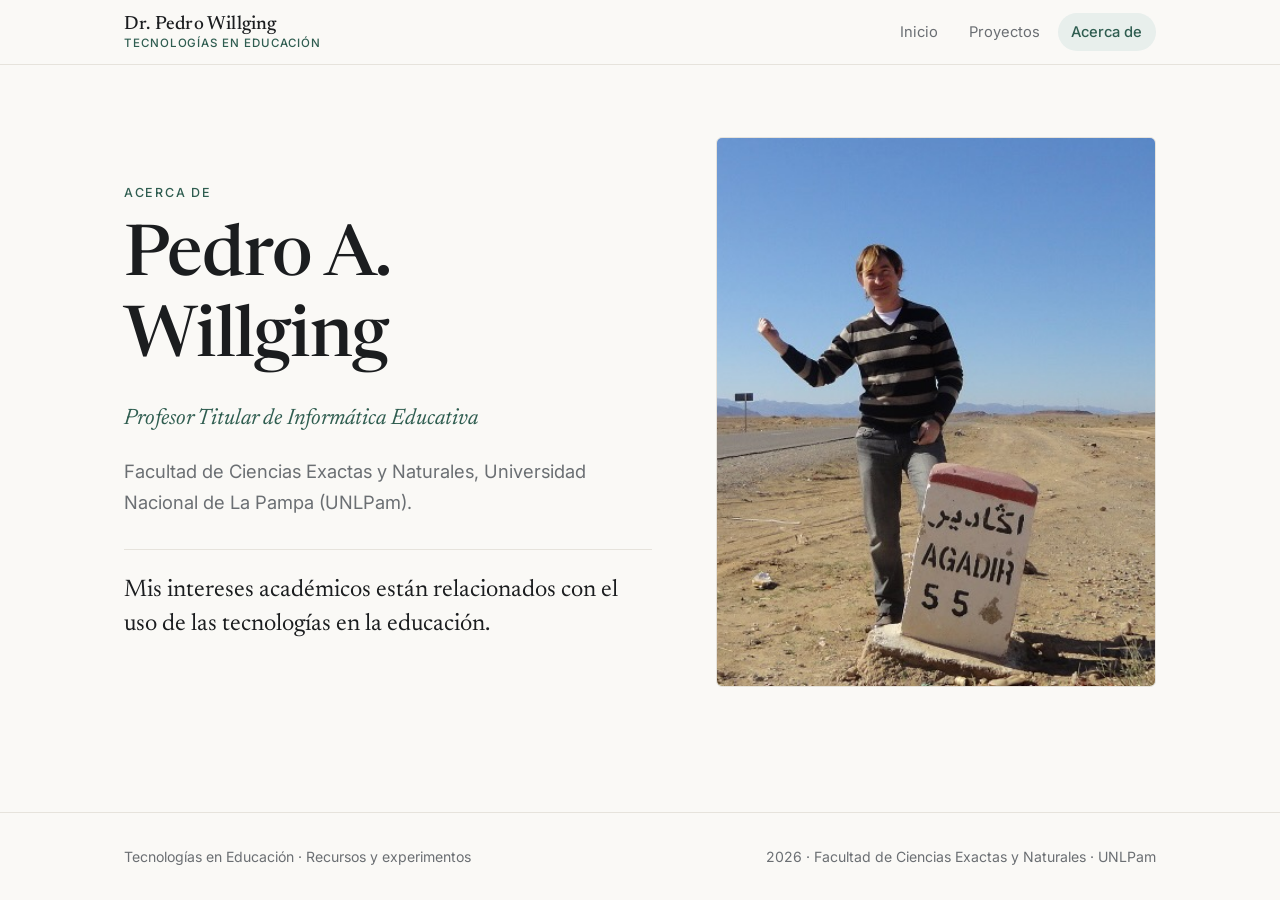
==== acerca.html @ e2c0cee9 "Add files via upload" ====
<!DOCTYPE html>
<html lang="es">
<head>
<meta charset="UTF-8">
<meta name="viewport" content="width=device-width, initial-scale=1.0">
<title>Acerca de · Tecnologías en Educación</title>
<meta name="description" content="Acerca de Pedro A. Willging, Profesor Titular de Informática Educativa.">
<link rel="preconnect" href="https://fonts.googleapis.com">
<link rel="preconnect" href="https://fonts.gstatic.com" crossorigin>
<link href="https://fonts.googleapis.com/css2?family=Inter:wght@400;500&family=Newsreader:ital,opsz,wght@0,6..72,400;0,6..72,500;1,6..72,400&display=swap" rel="stylesheet">
<link rel="stylesheet" href="style.css">
</head>
<body>
<header class="nav">
  <div class="wrap">
    <a class="brand" href="index.html"><strong>Dr. Pedro Willging</strong><span>Tecnologías en Educación</span></a>
    <nav aria-label="Principal">
      <ul>
        <li><a href="index.html">Inicio</a></li>
        <li><a href="proyectos.html" >Proyectos</a></li>
        <li><a href="acerca.html" aria-current="page">Acerca de</a></li>
      </ul>
    </nav>
  </div>
</header>
<main>
  <section class="hero about">
    <div class="wrap">
      <div>
        <p class="eyebrow">Acerca de</p>
        <h1>Pedro A. Willging</h1>
        <p class="role">Profesor Titular de Informática Educativa</p>
        <p class="lead">Facultad de Ciencias Exactas y Naturales, Universidad Nacional de La Pampa (UNLPam).</p>
        <p class="interests">Mis intereses académicos están relacionados con el uso de las tecnologías en la educación.</p>
      </div>
      <div class="portrait">
        <img src="foto.jpg" alt="Retrato de Pedro A. Willging">
      </div>
    </div>
  </section>
</main>
<footer>
  <div class="wrap">
    <p>Tecnologías en Educación · Recursos y experimentos</p>
    <p>2026 · Facultad de Ciencias Exactas y Naturales · UNLPam</p>
  </div>
</footer>
</body></html>
---- style.css ----
/* ====== Sitio de Pedro A. Willging — estilos compartidos ====== */
:root{
  --bg:#faf9f6; --surface:#ffffff; --ink:#1b1d1f; --mut:#6b6f73; --line:#e6e3dc;
  --acc:#2f5d50; --acc-soft:#e8efec;
  --serif:"Newsreader",Georgia,"Times New Roman",serif;
  --sans:"Inter",system-ui,-apple-system,"Segoe UI",Roboto,sans-serif;
  --max:1080px;
}
@media (prefers-color-scheme:dark){
  :root{--bg:#121413;--surface:#1a1d1c;--ink:#ecebe6;--mut:#9a9e99;--line:#2a2e2c;--acc:#8fc4b2;--acc-soft:#1f2a26}
}
*{box-sizing:border-box}
html{scroll-behavior:smooth}
body{margin:0;background:var(--bg);color:var(--ink);font:17px/1.65 var(--sans);-webkit-font-smoothing:antialiased;display:flex;flex-direction:column;min-height:100vh}
a{color:inherit}
img{max-width:100%;display:block}
.wrap{width:100%;max-width:var(--max);margin:0 auto;padding:0 1.5rem}
main{flex:1}

/* ---- Navegación ---- */
.nav{position:sticky;top:0;z-index:50;background:color-mix(in srgb,var(--bg) 88%,transparent);backdrop-filter:blur(10px);-webkit-backdrop-filter:blur(10px);border-bottom:1px solid var(--line)}
.nav .wrap{display:flex;align-items:center;justify-content:space-between;height:64px}
.brand{font-family:var(--serif);font-size:1.25rem;font-weight:500;text-decoration:none;letter-spacing:.01em}
.nav ul{list-style:none;display:flex;gap:.25rem;margin:0;padding:0}
.nav ul a{display:block;text-decoration:none;font-size:.92rem;color:var(--mut);padding:.45rem .85rem;border-radius:999px;transition:color .2s,background .2s}
.nav ul a:hover{color:var(--ink);background:var(--acc-soft)}
.nav ul a[aria-current="page"]{color:var(--acc);background:var(--acc-soft);font-weight:500}

/* ---- Tipografía ---- */
h1,h2,h3{font-family:var(--serif);font-weight:500;line-height:1.15;margin:0;letter-spacing:-.01em}
.eyebrow{font-size:.78rem;letter-spacing:.14em;text-transform:uppercase;color:var(--acc);font-weight:500;margin:0 0 1rem}
.lead{font-size:1.15rem;color:var(--mut);max-width:38em}

/* ---- Inicio ---- */
.hero{padding:5rem 0 4rem}
.hero .wrap{display:grid;grid-template-columns:1.3fr 1fr;gap:4rem;align-items:center}
.hero h1{font-size:clamp(2.6rem,6vw,4.4rem);margin-bottom:1.25rem}
.hero .role{font-family:var(--serif);font-size:1.4rem;font-style:italic;color:var(--acc);margin:0 0 1rem}
.portrait{aspect-ratio:4/5;border-radius:6px;overflow:hidden;background:var(--acc-soft);border:1px solid var(--line);position:relative}
.portrait img{width:100%;height:100%;object-fit:cover}
.portrait .ph{position:absolute;inset:0;display:none;align-items:center;justify-content:center;font-family:var(--serif);font-size:4rem;color:var(--acc);opacity:.55}
.portrait.empty .ph{display:flex}
.portrait.empty img{display:none}

.section{padding:3rem 0 5rem}
.section-title{display:flex;align-items:baseline;justify-content:space-between;border-bottom:1px solid var(--line);padding-bottom:1rem;margin-bottom:.5rem}
.section-title h2{font-size:1.9rem}
.rows{list-style:none;margin:0;padding:0}
.rows a{display:grid;grid-template-columns:3rem 1fr auto;gap:1rem;align-items:baseline;padding:1.6rem 0;border-bottom:1px solid var(--line);text-decoration:none;transition:padding .25s}
.rows a:hover{padding-left:.75rem}
.rows .n{font-family:var(--serif);color:var(--mut);font-size:1rem}
.rows h3{font-size:1.55rem;margin-bottom:.25rem}
.rows p{margin:0;color:var(--mut);font-size:.98rem}
.rows .arrow{color:var(--acc);font-size:1.4rem;transition:transform .25s}
.rows a:hover .arrow{transform:translateX(4px)}

/* ---- Páginas interiores ---- */
.page-head{padding:4.5rem 0 2.5rem}
.page-head h1{font-size:clamp(2.2rem,5vw,3.4rem);margin-bottom:1rem}
.crumb{display:inline-block;font-size:.88rem;color:var(--mut);text-decoration:none;margin-bottom:1.5rem}
.crumb:hover{color:var(--acc)}

.cards{display:grid;grid-template-columns:repeat(auto-fill,minmax(300px,1fr));gap:1.5rem;padding-bottom:5rem}
.card{display:flex;flex-direction:column;background:var(--surface);border:1px solid var(--line);border-radius:8px;padding:1.75rem;text-decoration:none;transition:transform .25s,border-color .25s,box-shadow .25s}
.card:hover{transform:translateY(-4px);border-color:var(--acc);box-shadow:0 12px 30px -18px rgba(0,0,0,.25)}
.card .tag{font-size:.72rem;letter-spacing:.12em;text-transform:uppercase;color:var(--acc);margin-bottom:1rem}
.card h3{font-size:1.5rem;margin-bottom:.6rem}
.card p{color:var(--mut);font-size:.97rem;margin:0 0 1.5rem;flex:1}
.card .go{font-size:.9rem;color:var(--acc);font-weight:500}

.btn{display:inline-block;background:var(--acc);color:var(--bg);text-decoration:none;padding:.8rem 1.6rem;border-radius:999px;font-weight:500;font-size:.95rem;transition:opacity .2s}
.btn:hover{opacity:.85}
.panel{background:var(--surface);border:1px solid var(--line);border-radius:8px;padding:2rem;margin-bottom:3rem}
.panel h2{font-size:1.6rem;margin-bottom:.75rem}
.panel p{margin:.5rem 0;color:var(--mut)}
.panel ul{color:var(--mut);padding-left:1.2rem;margin:.75rem 0 1.5rem}

/* Tardígrados */
.cover{position:relative;border-radius:8px;overflow:hidden;margin-bottom:3rem;min-height:260px;display:flex;align-items:flex-end;background:#222 url("tardigrado-superheroe.png") center/cover no-repeat}
.cover::after{content:"";position:absolute;inset:0;background:linear-gradient(to top,rgba(0,0,0,.72),rgba(0,0,0,.1))}
.cover div{position:relative;z-index:1;padding:2rem;color:#fff}
.cover h1{font-size:clamp(2rem,5vw,3rem);margin-bottom:.5rem}
.cover p{margin:0;opacity:.9;max-width:36em}
.videos{display:grid;grid-template-columns:repeat(auto-fill,minmax(300px,1fr));gap:1.5rem;padding-bottom:5rem}
.video h3{font-size:1.2rem;margin-top:.8rem}
.frame{aspect-ratio:16/9;border-radius:8px;overflow:hidden;background:#000;border:1px solid var(--line)}
.frame iframe{width:100%;height:100%;border:0}

/* ---- Pie ---- */
footer{border-top:1px solid var(--line);padding:2rem 0;color:var(--mut);font-size:.88rem}
footer .wrap{display:flex;flex-wrap:wrap;justify-content:space-between;gap:.5rem 2rem}
footer p{margin:0}

@media (max-width:760px){
  .hero{padding:3rem 0 2rem}
  .hero .wrap{grid-template-columns:1fr;gap:2.5rem}
  .portrait{order:-1;max-width:280px}
  .rows a{grid-template-columns:2rem 1fr auto}
  .nav .wrap{height:58px}
}

/* ---- Portada y Acerca de ---- */
.cover-hero{padding:6rem 0 3rem}
.cover-hero h1{font-size:clamp(2.4rem,6vw,4.2rem);max-width:15em;margin-bottom:1.5rem}
.cover-hero .lead{margin:0}
.portrait img{object-position:43% center}
.about{padding-top:4.5rem}
.about .wrap{grid-template-columns:1.2fr 1fr}
.about .interests{font-family:var(--serif);font-size:1.5rem;line-height:1.4;margin:2rem 0 0;padding-top:1.5rem;border-top:1px solid var(--line);max-width:28em}
@media (max-width:760px){.cover-hero{padding:3.5rem 0 2rem}.about .wrap{grid-template-columns:1fr}}

/* ---- Logo con nombre ---- */
.brand{display:flex;flex-direction:column;line-height:1.15;gap:.1rem}
.brand strong{font-weight:500;font-size:1.2rem}
.brand span{font-family:var(--sans);font-size:.72rem;letter-spacing:.08em;text-transform:uppercase;color:var(--acc)}
.yt{display:inline-block;margin-top:.2rem;font-size:.85rem;color:var(--acc);text-decoration:none}
.yt:hover{text-decoration:underline}

/* ---- Imagen de portada ---- */
.art{width:100%;height:auto;aspect-ratio:5/2;object-fit:cover;border-radius:8px;border:1px solid var(--line);margin-bottom:2.5rem}
@media (max-width:760px){.art{aspect-ratio:16/10;object-position:78% center;margin-bottom:1.75rem}}
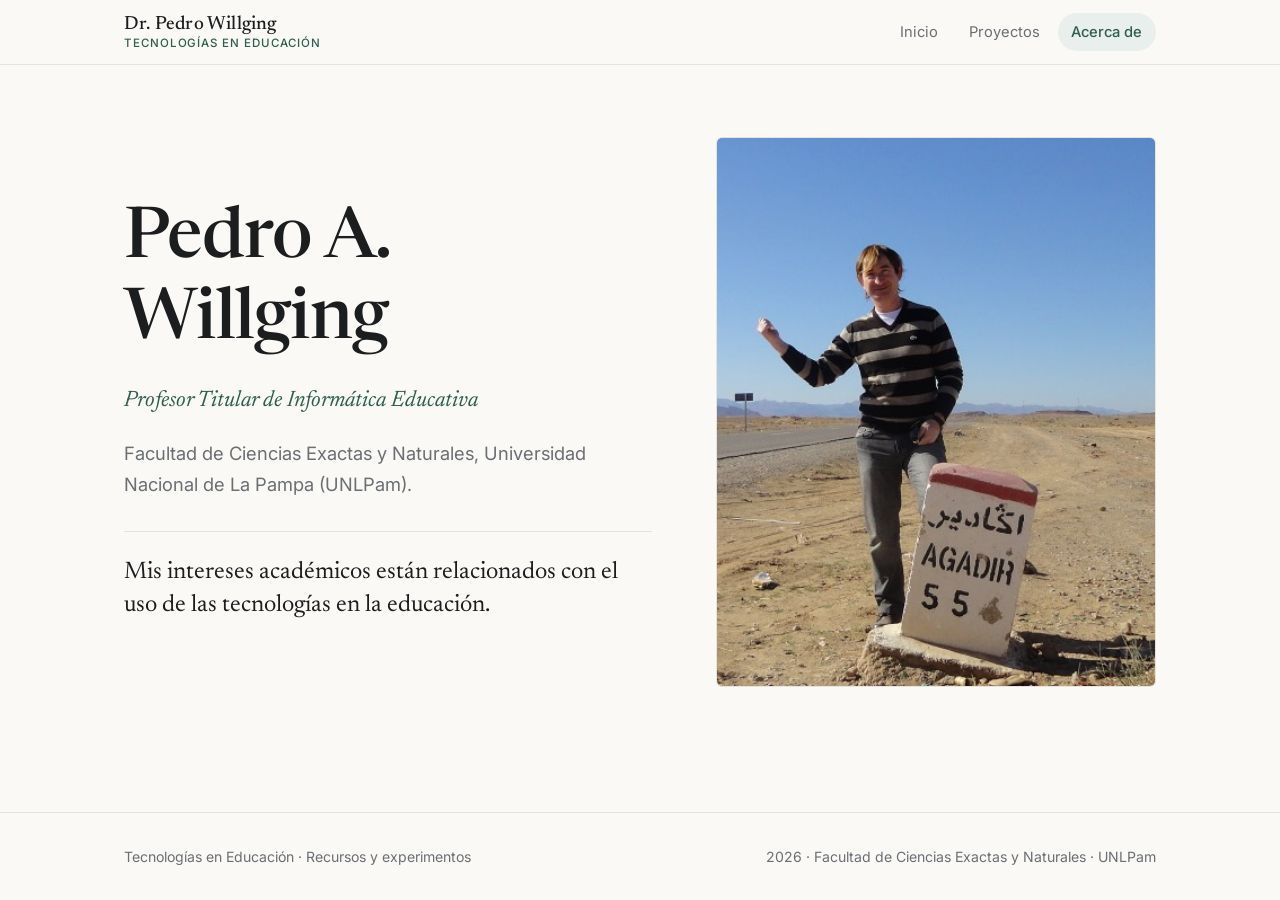
==== commit b19951b3: "Remove eyebrow paragraph from acerca.html" ====
--- a/acerca.html
+++ b/acerca.html
@@ -27,7 +27,6 @@
   <section class="hero about">
     <div class="wrap">
       <div>
-        <p class="eyebrow">Acerca de</p>
         <h1>Pedro A. Willging</h1>
         <p class="role">Profesor Titular de Informática Educativa</p>
         <p class="lead">Facultad de Ciencias Exactas y Naturales, Universidad Nacional de La Pampa (UNLPam).</p>
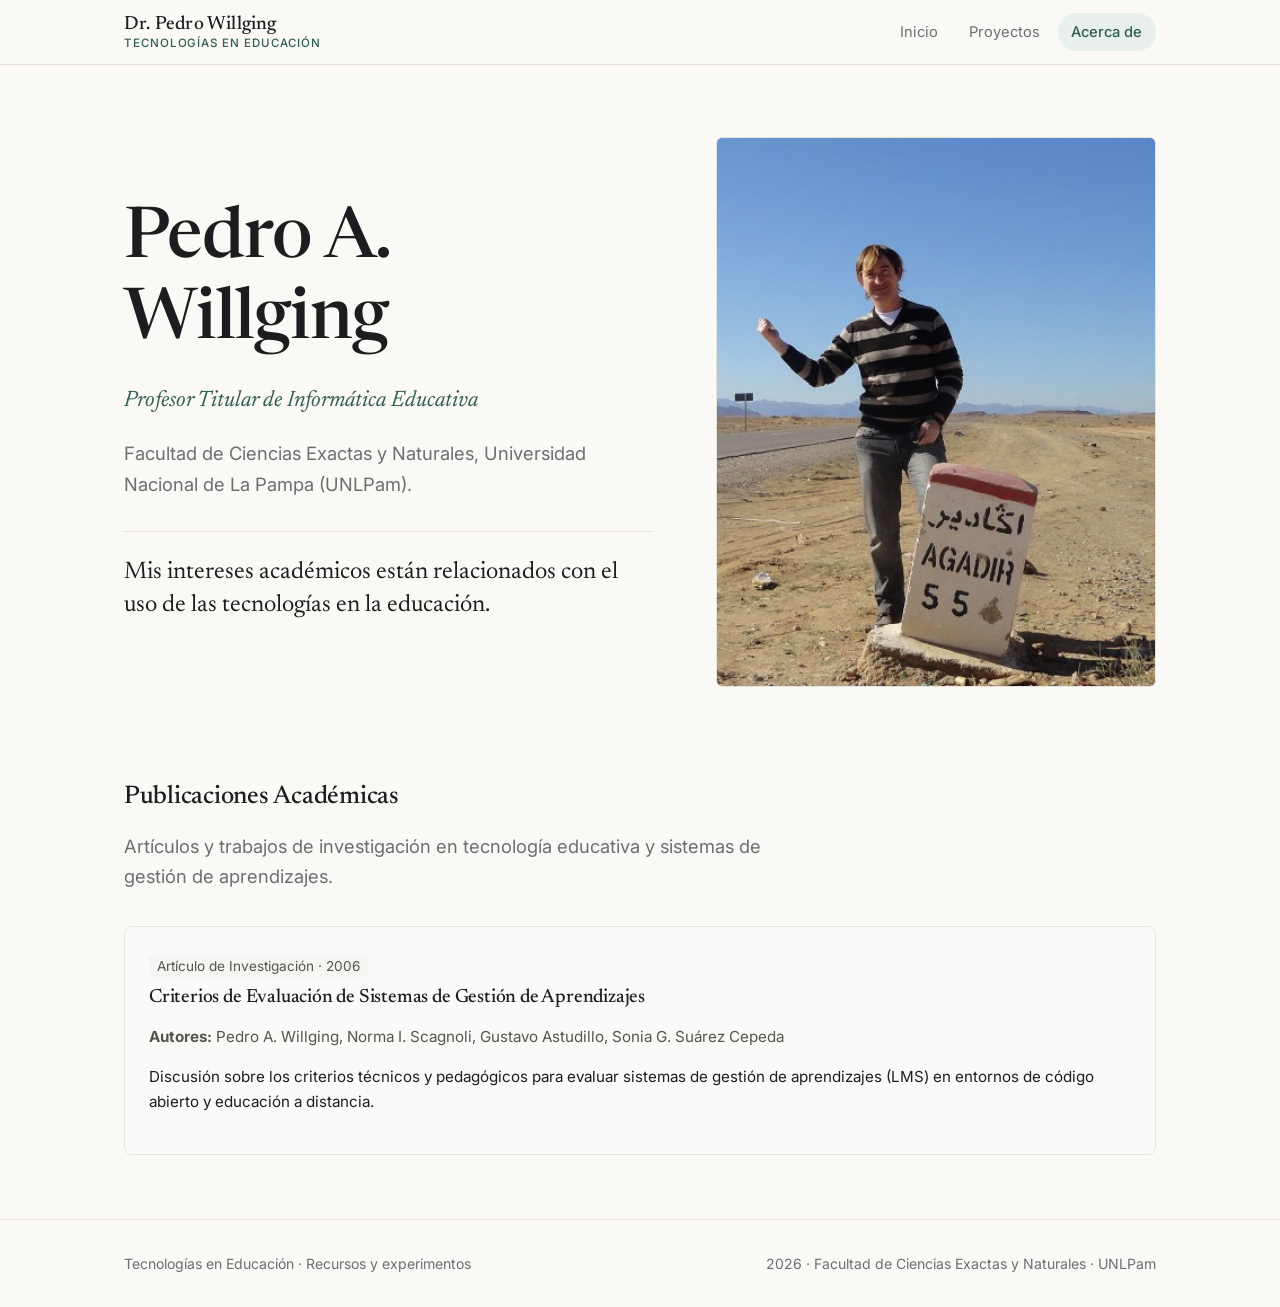
==== commit 266a669a: "Add academic publications section to acerca.html Added a new section for academic publications with " ====
--- a/acerca.html
+++ b/acerca.html
@@ -38,6 +38,32 @@
     </div>
   </section>
 </main>
+  <section class="page-head" style="padding-top: 2rem; padding-bottom: 1rem;">
+    <div class="wrap">
+        <h2>Publicaciones Académicas</h2>
+        <p class="lead">Artículos y trabajos de investigación en tecnología educativa y sistemas de gestión de aprendizajes.</p>
+    </div>
+</section>
+
+<div class="wrap" style="margin-bottom: 4rem;">
+    <div style="display: flex; flex-direction: column; gap: 1.5rem;">
+        
+        <!-- Publicación 1 -->
+        <article style="background: #fafaf9; padding: 1.5rem; border-radius: 8px; border: 1px solid #e7e5e4;">
+            <span class="tag" style="font-size: 0.85rem; color: #57534e; background: #f5f5f4; padding: 0.2rem 0.5rem; border-radius: 4px;">Artículo de Investigación · 2006</span>
+            <h3 style="margin-top: 0.5rem; margin-bottom: 0.3rem; font-size: 1.2rem;">Criterios de Evaluación de Sistemas de Gestión de Aprendizajes</h3>
+            <p style="color: #57534e; font-size: 0.95rem; margin-bottom: 0.5rem;">
+                <strong>Autores:</strong> Pedro A. Willging, Norma I. Scagnoli, Gustavo Astudillo, Sonia G. Suárez Cepeda
+            </p>
+            <p style="font-size: 0.95rem;">
+                Discusión sobre los criterios técnicos y pedagógicos para evaluar sistemas de gestión de aprendizajes (LMS) en entornos de código abierto y educación a distancia.
+            </p>
+        </article>
+
+        <!-- Puedes duplicar la estructura <article> aquí para agregar más publicaciones -->
+
+    </div>
+</div>
 <footer>
   <div class="wrap">
     <p>Tecnologías en Educación · Recursos y experimentos</p>
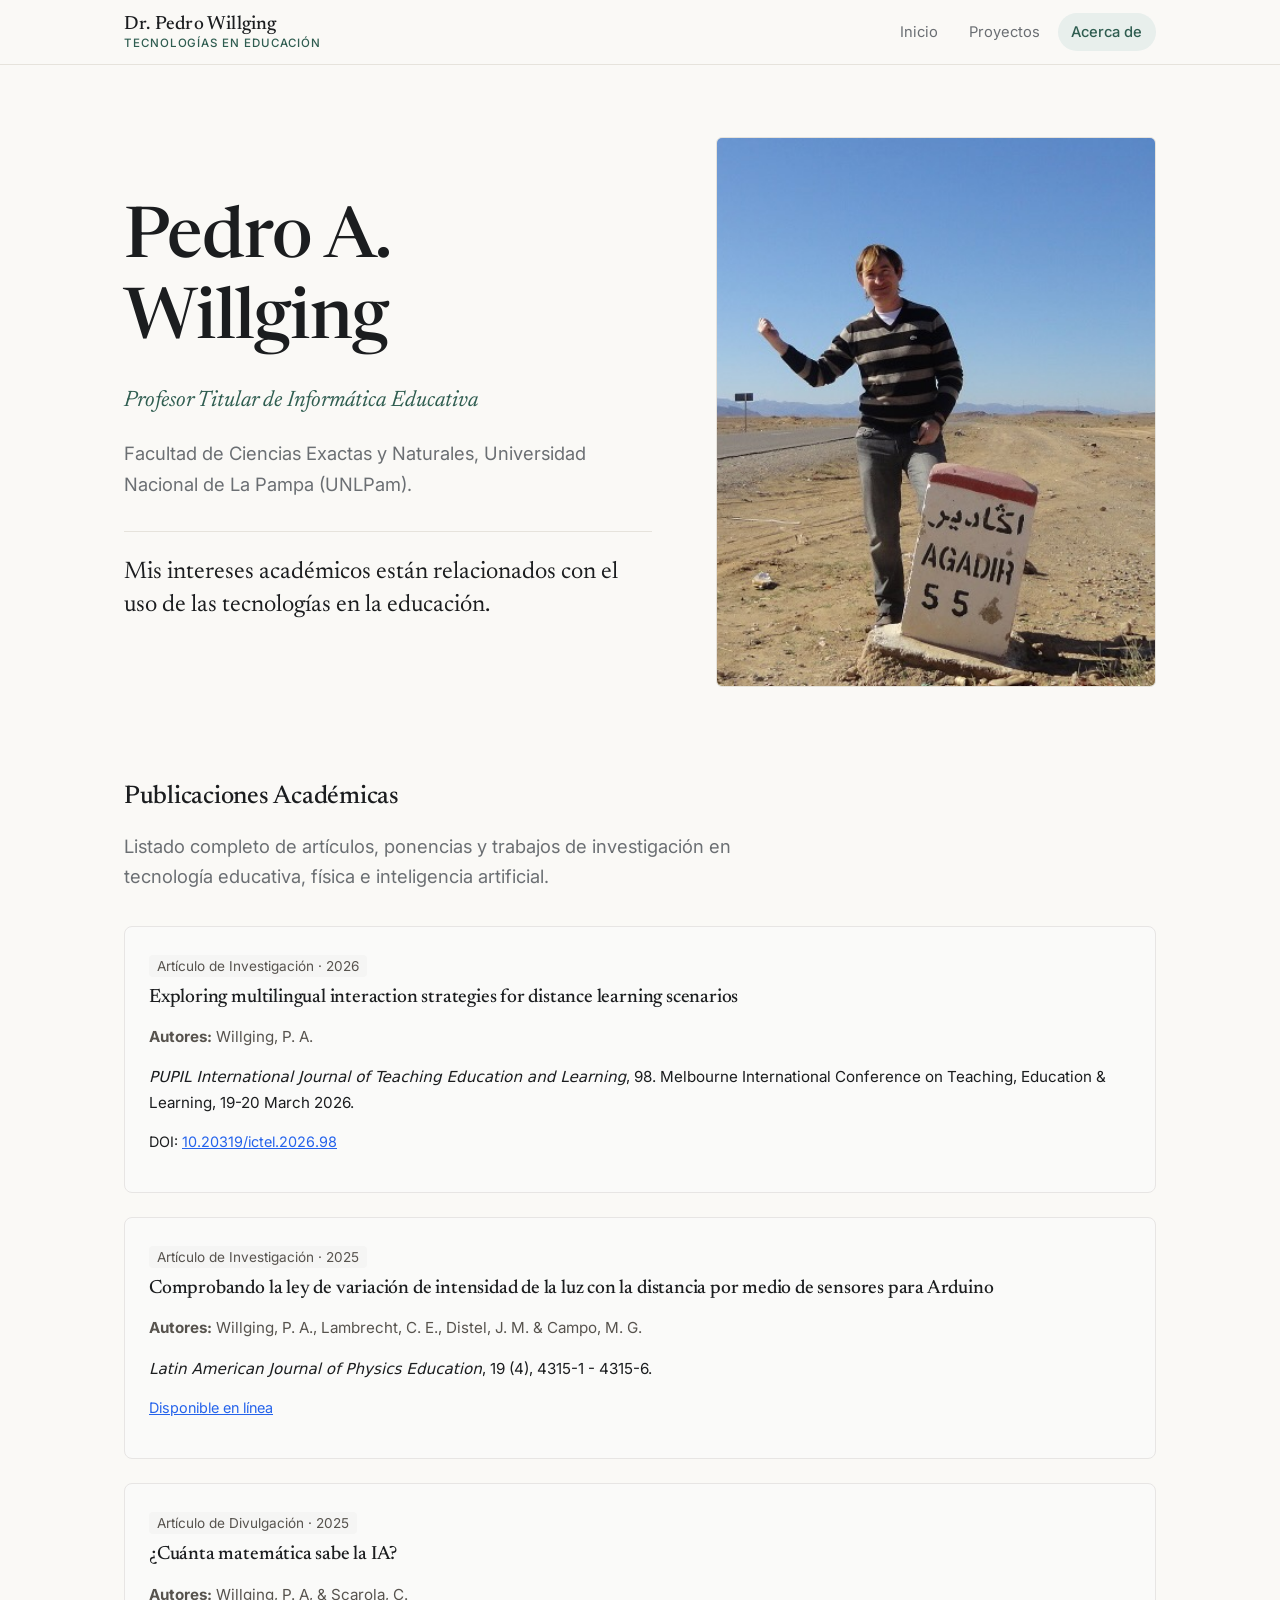
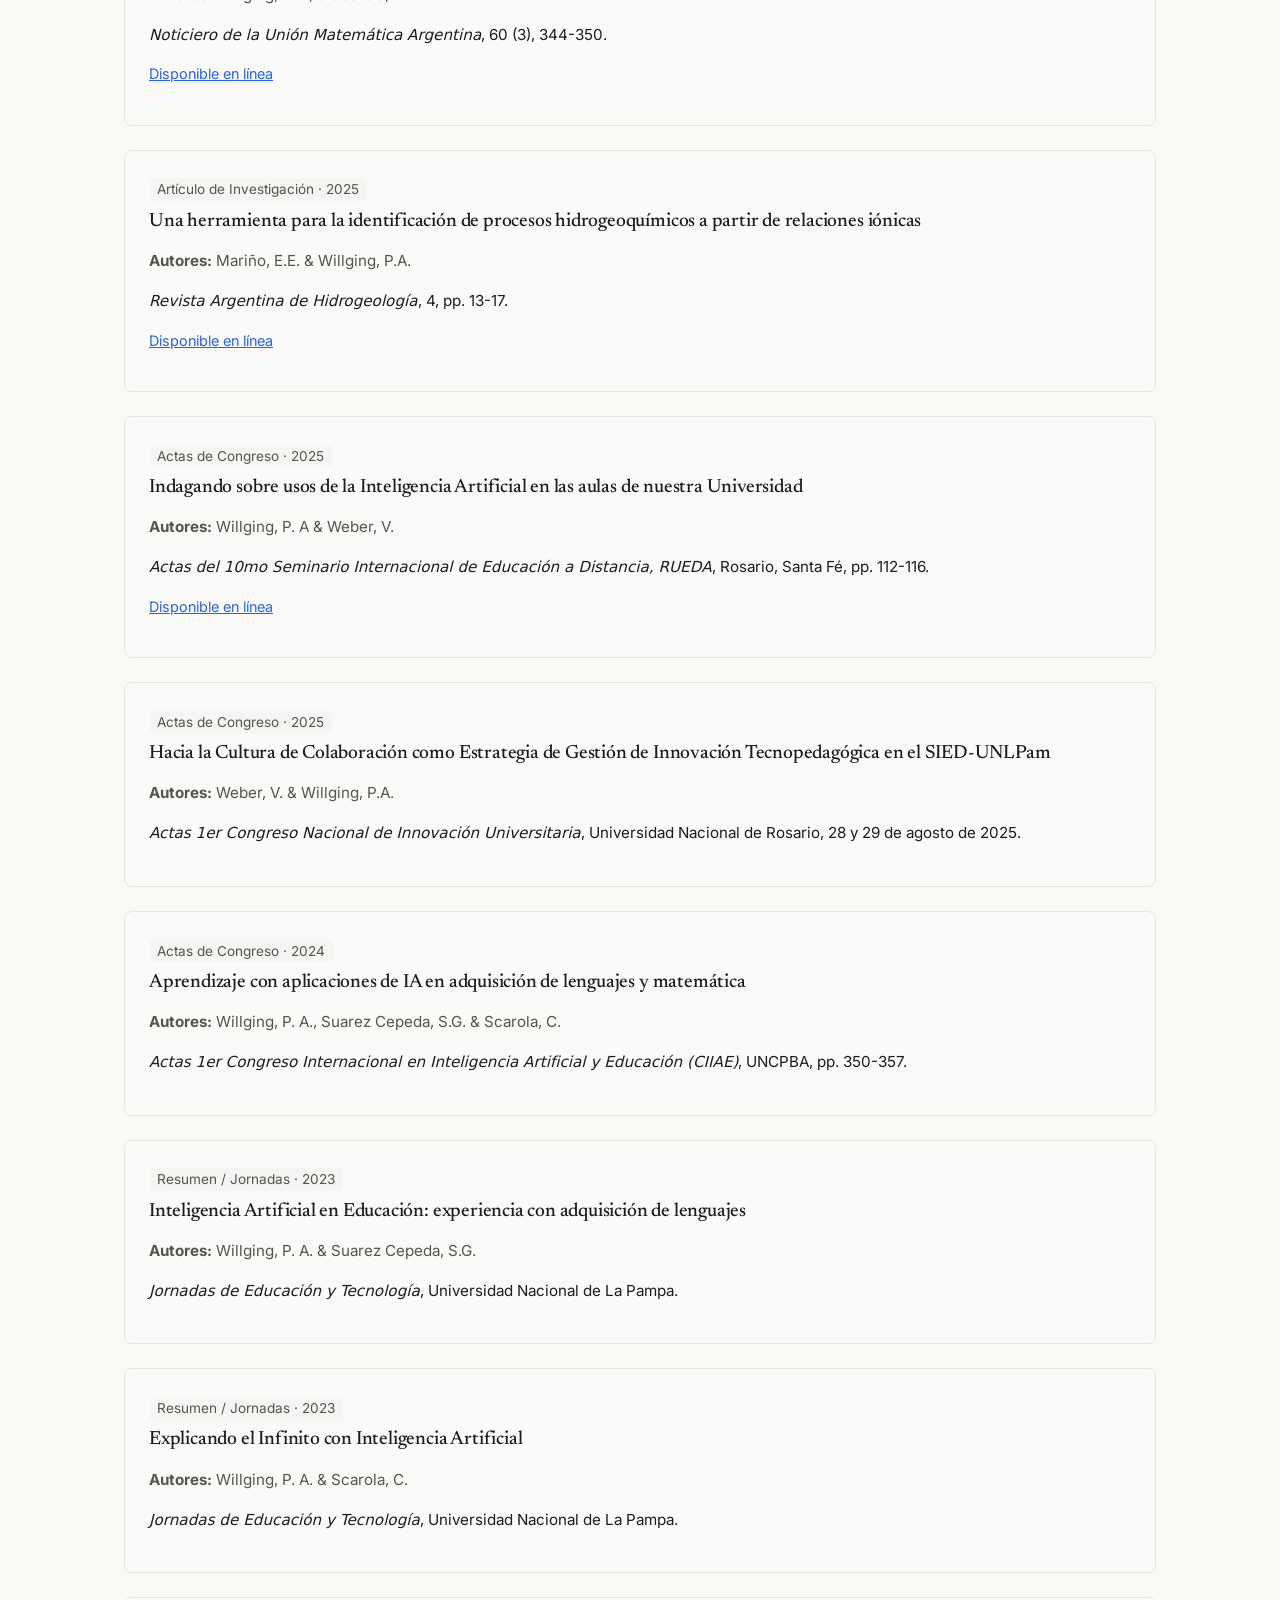
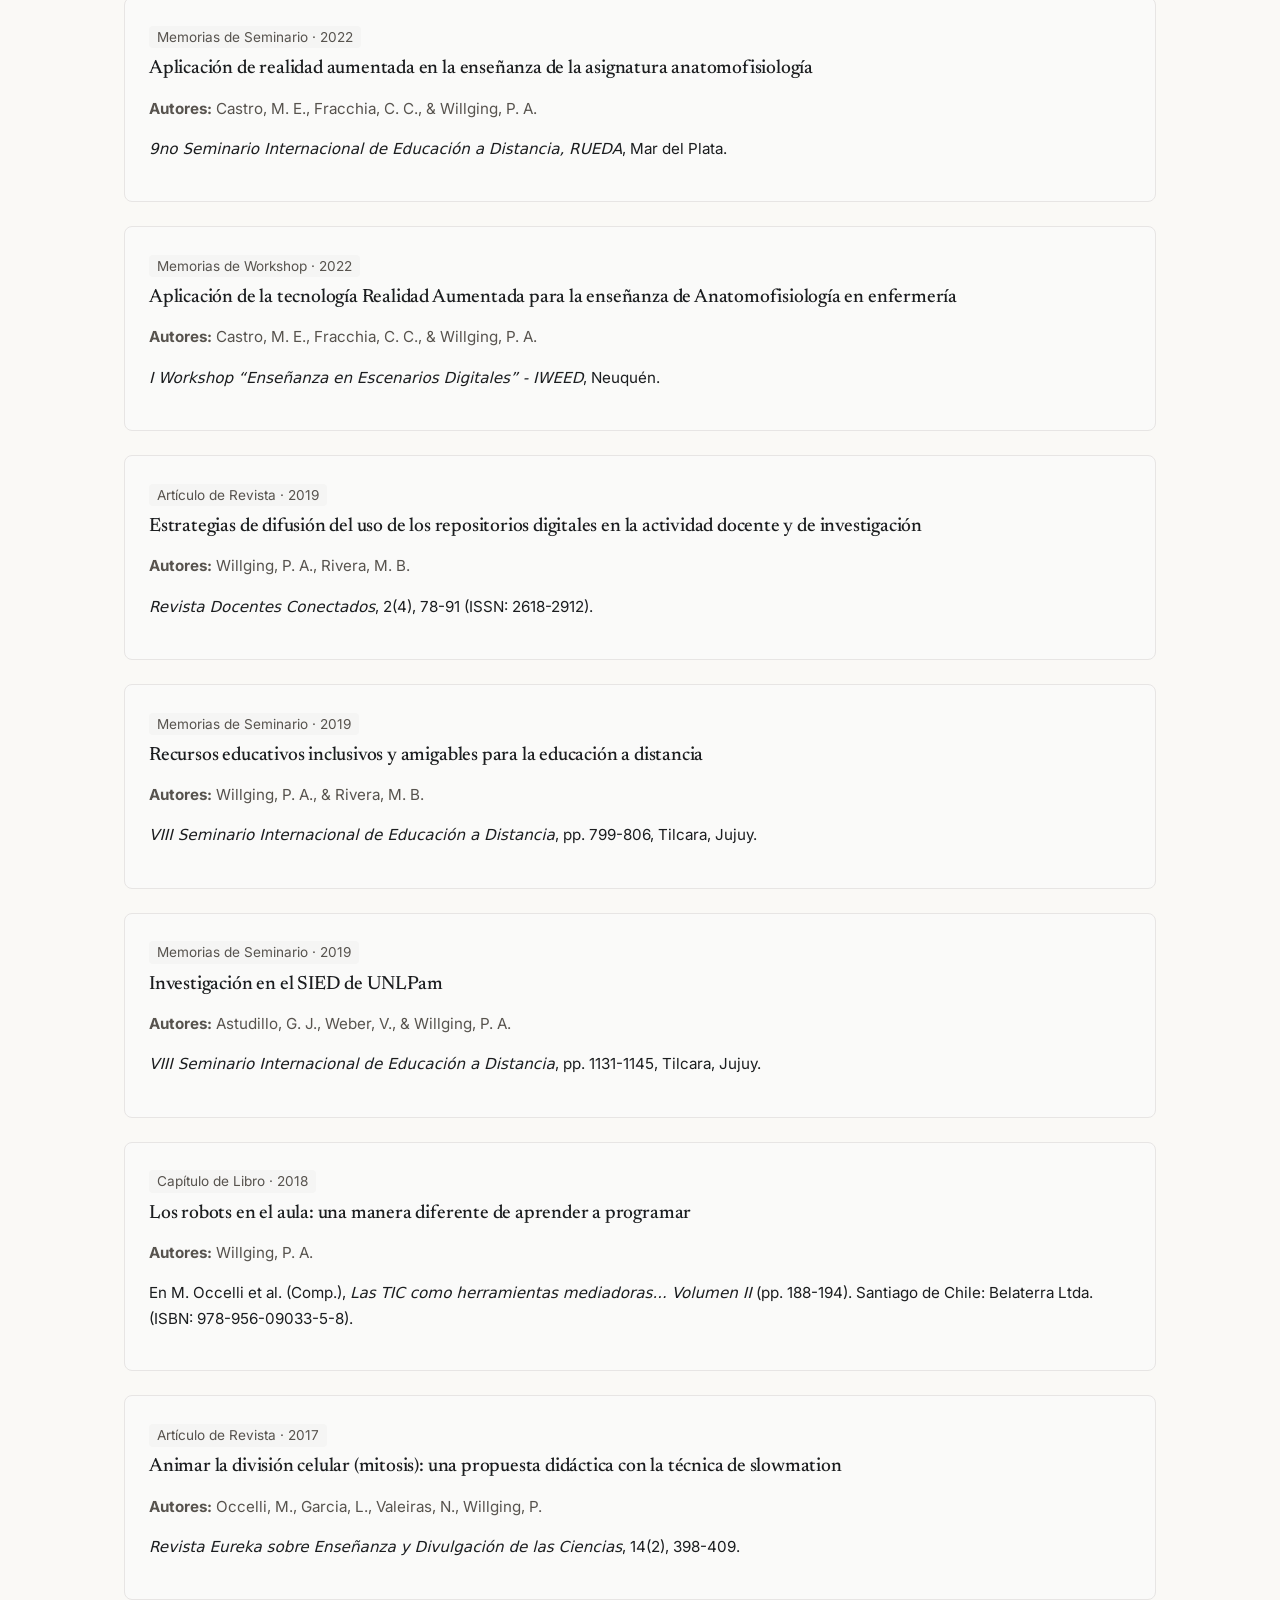
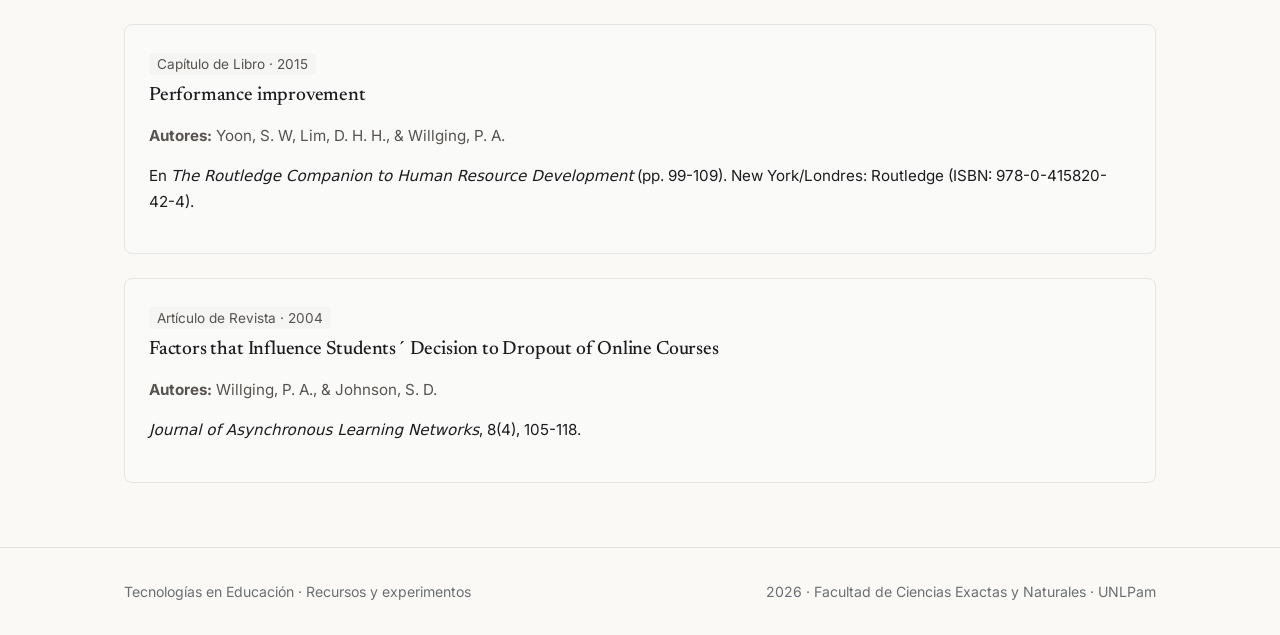
==== commit 43359d4a: "Revise publication entries for 2025 and 2026 Updated publication details in acerca.html, including n" ====
--- a/acerca.html
+++ b/acerca.html
@@ -38,32 +38,160 @@
     </div>
   </section>
 </main>
-  <section class="page-head" style="padding-top: 2rem; padding-bottom: 1rem;">
+<section class="page-head" style="padding-top: 2rem; padding-bottom: 1rem;">
     <div class="wrap">
         <h2>Publicaciones Académicas</h2>
-        <p class="lead">Artículos y trabajos de investigación en tecnología educativa y sistemas de gestión de aprendizajes.</p>
+        <p class="lead">Listado completo de artículos, ponencias y trabajos de investigación en tecnología educativa, física e inteligencia artificial.</p>
     </div>
 </section>
 
 <div class="wrap" style="margin-bottom: 4rem;">
     <div style="display: flex; flex-direction: column; gap: 1.5rem;">
         
-        <!-- Publicación 1 -->
-        <article style="background: #fafaf9; padding: 1.5rem; border-radius: 8px; border: 1px solid #e7e5e4;">
-            <span class="tag" style="font-size: 0.85rem; color: #57534e; background: #f5f5f4; padding: 0.2rem 0.5rem; border-radius: 4px;">Artículo de Investigación · 2006</span>
-            <h3 style="margin-top: 0.5rem; margin-bottom: 0.3rem; font-size: 1.2rem;">Criterios de Evaluación de Sistemas de Gestión de Aprendizajes</h3>
-            <p style="color: #57534e; font-size: 0.95rem; margin-bottom: 0.5rem;">
-                <strong>Autores:</strong> Pedro A. Willging, Norma I. Scagnoli, Gustavo Astudillo, Sonia G. Suárez Cepeda
-            </p>
-            <p style="font-size: 0.95rem;">
-                Discusión sobre los criterios técnicos y pedagógicos para evaluar sistemas de gestión de aprendizajes (LMS) en entornos de código abierto y educación a distancia.
-            </p>
-        </article>
-
-        <!-- Puedes duplicar la estructura <article> aquí para agregar más publicaciones -->
+        <!-- 2026 -->
+        <article style="background: #fafaf9; padding: 1.5rem; border-radius: 8px; border: 1px solid #e7e5e4;">
+            <span class="tag" style="font-size: 0.85rem; color: #57534e; background: #f5f5f4; padding: 0.2rem 0.5rem; border-radius: 4px;">Artículo de Investigación · 2026</span>
+            <h3 style="margin-top: 0.5rem; margin-bottom: 0.3rem; font-size: 1.2rem;">Exploring multilingual interaction strategies for distance learning scenarios</h3>
+            <p style="color: #57534e; font-size: 0.95rem; margin-bottom: 0.5rem;"><strong>Autores:</strong> Willging, P. A.</p>
+            <p style="font-size: 0.95rem; margin-bottom: 0.5rem;"><em>PUPIL International Journal of Teaching Education and Learning</em>, 98. Melbourne International Conference on Teaching, Education & Learning, 19-20 March 2026.</p>
+            <p style="font-size: 0.9rem;">DOI: <a href="https://doi.org/10.20319/ictel.2026.98" target="_blank" style="color: #2563eb; text-decoration: underline;">10.20319/ictel.2026.98</a></p>
+        </article>
+
+        <!-- 2025 -->
+        <article style="background: #fafaf9; padding: 1.5rem; border-radius: 8px; border: 1px solid #e7e5e4;">
+            <span class="tag" style="font-size: 0.85rem; color: #57534e; background: #f5f5f4; padding: 0.2rem 0.5rem; border-radius: 4px;">Artículo de Investigación · 2025</span>
+            <h3 style="margin-top: 0.5rem; margin-bottom: 0.3rem; font-size: 1.2rem;">Comprobando la ley de variación de intensidad de la luz con la distancia por medio de sensores para Arduino</h3>
+            <p style="color: #57534e; font-size: 0.95rem; margin-bottom: 0.5rem;"><strong>Autores:</strong> Willging, P. A., Lambrecht, C. E., Distel, J. M. & Campo, M. G.</p>
+            <p style="font-size: 0.95rem; margin-bottom: 0.5rem;"><em>Latin American Journal of Physics Education</em>, 19 (4), 4315-1 - 4315-6.</p>
+            <p style="font-size: 0.9rem;"><a href="http://www.lajpe.org/dec25/19_4_15.pdf" target="_blank" style="color: #2563eb; text-decoration: underline;">Disponible en línea</a></p>
+        </article>
+
+        <article style="background: #fafaf9; padding: 1.5rem; border-radius: 8px; border: 1px solid #e7e5e4;">
+            <span class="tag" style="font-size: 0.85rem; color: #57534e; background: #f5f5f4; padding: 0.2rem 0.5rem; border-radius: 4px;">Artículo de Divulgación · 2025</span>
+            <h3 style="margin-top: 0.5rem; margin-bottom: 0.3rem; font-size: 1.2rem;">¿Cuánta matemática sabe la IA?</h3>
+            <p style="color: #57534e; font-size: 0.95rem; margin-bottom: 0.5rem;"><strong>Autores:</strong> Willging, P. A, & Scarola, C.</p>
+            <p style="font-size: 0.95rem; margin-bottom: 0.5rem;"><em>Noticiero de la Unión Matemática Argentina</em>, 60 (3), 344-350.</p>
+            <p style="font-size: 0.9rem;"><a href="https://www.union-matematica.org.ar/images/noticiero/vol-60-num-3/completo.pdf" target="_blank" style="color: #2563eb; text-decoration: underline;">Disponible en línea</a></p>
+        </article>
+
+        <article style="background: #fafaf9; padding: 1.5rem; border-radius: 8px; border: 1px solid #e7e5e4;">
+            <span class="tag" style="font-size: 0.85rem; color: #57534e; background: #f5f5f4; padding: 0.2rem 0.5rem; border-radius: 4px;">Artículo de Investigación · 2025</span>
+            <h3 style="margin-top: 0.5rem; margin-bottom: 0.3rem; font-size: 1.2rem;">Una herramienta para la identificación de procesos hidrogeoquímicos a partir de relaciones iónicas</h3>
+            <p style="color: #57534e; font-size: 0.95rem; margin-bottom: 0.5rem;"><strong>Autores:</strong> Mariño, E.E. & Willging, P.A.</p>
+            <p style="font-size: 0.95rem; margin-bottom: 0.5rem;"><em>Revista Argentina de Hidrogeología</em>, 4, pp. 13-17.</p>
+            <p style="font-size: 0.9rem;"><a href="https://aihgacomar.wordpress.com/revista-argentina-de-hidrogeologia-rahi-volumen-4-2025/" target="_blank" style="color: #2563eb; text-decoration: underline;">Disponible en línea</a></p>
+        </article>
+
+        <article style="background: #fafaf9; padding: 1.5rem; border-radius: 8px; border: 1px solid #e7e5e4;">
+            <span class="tag" style="font-size: 0.85rem; color: #57534e; background: #f5f5f4; padding: 0.2rem 0.5rem; border-radius: 4px;">Actas de Congreso · 2025</span>
+            <h3 style="margin-top: 0.5rem; margin-bottom: 0.3rem; font-size: 1.2rem;">Indagando sobre usos de la Inteligencia Artificial en las aulas de nuestra Universidad</h3>
+            <p style="color: #57534e; font-size: 0.95rem; margin-bottom: 0.5rem;"><strong>Autores:</strong> Willging, P. A & Weber, V.</p>
+            <p style="font-size: 0.95rem; margin-bottom: 0.5rem;"><em>Actas del 10mo Seminario Internacional de Educación a Distancia, RUEDA</em>, Rosario, Santa Fé, pp. 112-116.</p>
+            <p style="font-size: 0.9rem;"><a href="https://bibliotecadigital.cin.edu.ar/bitstreams/5337114c-9ceb-4c0d-a801-76e0f9242571/download" target="_blank" style="color: #2563eb; text-decoration: underline;">Disponible en línea</a></p>
+        </article>
+
+        <article style="background: #fafaf9; padding: 1.5rem; border-radius: 8px; border: 1px solid #e7e5e4;">
+            <span class="tag" style="font-size: 0.85rem; color: #57534e; background: #f5f5f4; padding: 0.2rem 0.5rem; border-radius: 4px;">Actas de Congreso · 2025</span>
+            <h3 style="margin-top: 0.5rem; margin-bottom: 0.3rem; font-size: 1.2rem;">Hacia la Cultura de Colaboración como Estrategia de Gestión de Innovación Tecnopedagógica en el SIED-UNLPam</h3>
+            <p style="color: #57534e; font-size: 0.95rem; margin-bottom: 0.5rem;"><strong>Autores:</strong> Weber, V. & Willging, P.A.</p>
+            <p style="font-size: 0.95rem;"><em>Actas 1er Congreso Nacional de Innovación Universitaria</em>, Universidad Nacional de Rosario, 28 y 29 de agosto de 2025.</p>
+        </article>
+
+        <!-- 2024 -->
+        <article style="background: #fafaf9; padding: 1.5rem; border-radius: 8px; border: 1px solid #e7e5e4;">
+            <span class="tag" style="font-size: 0.85rem; color: #57534e; background: #f5f5f4; padding: 0.2rem 0.5rem; border-radius: 4px;">Actas de Congreso · 2024</span>
+            <h3 style="margin-top: 0.5rem; margin-bottom: 0.3rem; font-size: 1.2rem;">Aprendizaje con aplicaciones de IA en adquisición de lenguajes y matemática</h3>
+            <p style="color: #57534e; font-size: 0.95rem; margin-bottom: 0.5rem;"><strong>Autores:</strong> Willging, P. A., Suarez Cepeda, S.G. & Scarola, C.</p>
+            <p style="font-size: 0.95rem;"><em>Actas 1er Congreso Internacional en Inteligencia Artificial y Educación (CIIAE)</em>, UNCPBA, pp. 350-357.</p>
+        </article>
+
+        <!-- 2023 -->
+        <article style="background: #fafaf9; padding: 1.5rem; border-radius: 8px; border: 1px solid #e7e5e4;">
+            <span class="tag" style="font-size: 0.85rem; color: #57534e; background: #f5f5f4; padding: 0.2rem 0.5rem; border-radius: 4px;">Resumen / Jornadas · 2023</span>
+            <h3 style="margin-top: 0.5rem; margin-bottom: 0.3rem; font-size: 1.2rem;">Inteligencia Artificial en Educación: experiencia con adquisición de lenguajes</h3>
+            <p style="color: #57534e; font-size: 0.95rem; margin-bottom: 0.5rem;"><strong>Autores:</strong> Willging, P. A. & Suarez Cepeda, S.G.</p>
+            <p style="font-size: 0.95rem;"><em>Jornadas de Educación y Tecnología</em>, Universidad Nacional de La Pampa.</p>
+        </article>
+
+        <article style="background: #fafaf9; padding: 1.5rem; border-radius: 8px; border: 1px solid #e7e5e4;">
+            <span class="tag" style="font-size: 0.85rem; color: #57534e; background: #f5f5f4; padding: 0.2rem 0.5rem; border-radius: 4px;">Resumen / Jornadas · 2023</span>
+            <h3 style="margin-top: 0.5rem; margin-bottom: 0.3rem; font-size: 1.2rem;">Explicando el Infinito con Inteligencia Artificial</h3>
+            <p style="color: #57534e; font-size: 0.95rem; margin-bottom: 0.5rem;"><strong>Autores:</strong> Willging, P. A. & Scarola, C.</p>
+            <p style="font-size: 0.95rem;"><em>Jornadas de Educación y Tecnología</em>, Universidad Nacional de La Pampa.</p>
+        </article>
+
+        <!-- 2022 -->
+        <article style="background: #fafaf9; padding: 1.5rem; border-radius: 8px; border: 1px solid #e7e5e4;">
+            <span class="tag" style="font-size: 0.85rem; color: #57534e; background: #f5f5f4; padding: 0.2rem 0.5rem; border-radius: 4px;">Memorias de Seminario · 2022</span>
+            <h3 style="margin-top: 0.5rem; margin-bottom: 0.3rem; font-size: 1.2rem;">Aplicación de realidad aumentada en la enseñanza de la asignatura anatomofisiología</h3>
+            <p style="color: #57534e; font-size: 0.95rem; margin-bottom: 0.5rem;"><strong>Autores:</strong> Castro, M. E., Fracchia, C. C., & Willging, P. A.</p>
+            <p style="font-size: 0.95rem;"><em>9no Seminario Internacional de Educación a Distancia, RUEDA</em>, Mar del Plata.</p>
+        </article>
+
+        <article style="background: #fafaf9; padding: 1.5rem; border-radius: 8px; border: 1px solid #e7e5e4;">
+            <span class="tag" style="font-size: 0.85rem; color: #57534e; background: #f5f5f4; padding: 0.2rem 0.5rem; border-radius: 4px;">Memorias de Workshop · 2022</span>
+            <h3 style="margin-top: 0.5rem; margin-bottom: 0.3rem; font-size: 1.2rem;">Aplicación de la tecnología Realidad Aumentada para la enseñanza de Anatomofisiología en enfermería</h3>
+            <p style="color: #57534e; font-size: 0.95rem; margin-bottom: 0.5rem;"><strong>Autores:</strong> Castro, M. E., Fracchia, C. C., & Willging, P. A.</p>
+            <p style="font-size: 0.95rem;"><em>I Workshop “Enseñanza en Escenarios Digitales” - IWEED</em>, Neuquén.</p>
+        </article>
+
+        <!-- 2019 -->
+        <article style="background: #fafaf9; padding: 1.5rem; border-radius: 8px; border: 1px solid #e7e5e4;">
+            <span class="tag" style="font-size: 0.85rem; color: #57534e; background: #f5f5f4; padding: 0.2rem 0.5rem; border-radius: 4px;">Artículo de Revista · 2019</span>
+            <h3 style="margin-top: 0.5rem; margin-bottom: 0.3rem; font-size: 1.2rem;">Estrategias de difusión del uso de los repositorios digitales en la actividad docente y de investigación</h3>
+            <p style="color: #57534e; font-size: 0.95rem; margin-bottom: 0.5rem;"><strong>Autores:</strong> Willging, P. A., Rivera, M. B.</p>
+            <p style="font-size: 0.95rem;"><em>Revista Docentes Conectados</em>, 2(4), 78-91 (ISSN: 2618-2912).</p>
+        </article>
+
+        <article style="background: #fafaf9; padding: 1.5rem; border-radius: 8px; border: 1px solid #e7e5e4;">
+            <span class="tag" style="font-size: 0.85rem; color: #57534e; background: #f5f5f4; padding: 0.2rem 0.5rem; border-radius: 4px;">Memorias de Seminario · 2019</span>
+            <h3 style="margin-top: 0.5rem; margin-bottom: 0.3rem; font-size: 1.2rem;">Recursos educativos inclusivos y amigables para la educación a distancia</h3>
+            <p style="color: #57534e; font-size: 0.95rem; margin-bottom: 0.5rem;"><strong>Autores:</strong> Willging, P. A., & Rivera, M. B.</p>
+            <p style="font-size: 0.95rem;"><em>VIII Seminario Internacional de Educación a Distancia</em>, pp. 799-806, Tilcara, Jujuy.</p>
+        </article>
+
+        <article style="background: #fafaf9; padding: 1.5rem; border-radius: 8px; border: 1px solid #e7e5e4;">
+            <span class="tag" style="font-size: 0.85rem; color: #57534e; background: #f5f5f4; padding: 0.2rem 0.5rem; border-radius: 4px;">Memorias de Seminario · 2019</span>
+            <h3 style="margin-top: 0.5rem; margin-bottom: 0.3rem; font-size: 1.2rem;">Investigación en el SIED de UNLPam</h3>
+            <p style="color: #57534e; font-size: 0.95rem; margin-bottom: 0.5rem;"><strong>Autores:</strong> Astudillo, G. J., Weber, V., & Willging, P. A.</p>
+            <p style="font-size: 0.95rem;"><em>VIII Seminario Internacional de Educación a Distancia</em>, pp. 1131-1145, Tilcara, Jujuy.</p>
+        </article>
+
+        <!-- 2018 y anteriores relevantes incluidos -->
+        <article style="background: #fafaf9; padding: 1.5rem; border-radius: 8px; border: 1px solid #e7e5e4;">
+            <span class="tag" style="font-size: 0.85rem; color: #57534e; background: #f5f5f4; padding: 0.2rem 0.5rem; border-radius: 4px;">Capítulo de Libro · 2018</span>
+            <h3 style="margin-top: 0.5rem; margin-bottom: 0.3rem; font-size: 1.2rem;">Los robots en el aula: una manera diferente de aprender a programar</h3>
+            <p style="color: #57534e; font-size: 0.95rem; margin-bottom: 0.5rem;"><strong>Autores:</strong> Willging, P. A.</p>
+            <p style="font-size: 0.95rem;">En M. Occelli et al. (Comp.), <em>Las TIC como herramientas mediadoras... Volumen II</em> (pp. 188-194). Santiago de Chile: Belaterra Ltda. (ISBN: 978-956-09033-5-8).</p>
+        </article>
+
+        <article style="background: #fafaf9; padding: 1.5rem; border-radius: 8px; border: 1px solid #e7e5e4;">
+            <span class="tag" style="font-size: 0.85rem; color: #57534e; background: #f5f5f4; padding: 0.2rem 0.5rem; border-radius: 4px;">Artículo de Revista · 2017</span>
+            <h3 style="margin-top: 0.5rem; margin-bottom: 0.3rem; font-size: 1.2rem;">Animar la división celular (mitosis): una propuesta didáctica con la técnica de slowmation</h3>
+            <p style="color: #57534e; font-size: 0.95rem; margin-bottom: 0.5rem;"><strong>Autores:</strong> Occelli, M., Garcia, L., Valeiras, N., Willging, P.</p>
+            <p style="font-size: 0.95rem;"><em>Revista Eureka sobre Enseñanza y Divulgación de las Ciencias</em>, 14(2), 398-409.</p>
+        </article>
+
+        <article style="background: #fafaf9; padding: 1.5rem; border-radius: 8px; border: 1px solid #e7e5e4;">
+            <span class="tag" style="font-size: 0.85rem; color: #57534e; background: #f5f5f4; padding: 0.2rem 0.5rem; border-radius: 4px;">Capítulo de Libro · 2015</span>
+            <h3 style="margin-top: 0.5rem; margin-bottom: 0.3rem; font-size: 1.2rem;">Performance improvement</h3>
+            <p style="color: #57534e; font-size: 0.95rem; margin-bottom: 0.5rem;"><strong>Autores:</strong> Yoon, S. W, Lim, D. H. H., & Willging, P. A.</p>
+            <p style="font-size: 0.95rem;">En <em>The Routledge Companion to Human Resource Development</em> (pp. 99-109). New York/Londres: Routledge (ISBN: 978-0-415820-42-4).</p>
+        </article>
+
+        <article style="background: #fafaf9; padding: 1.5rem; border-radius: 8px; border: 1px solid #e7e5e4;">
+            <span class="tag" style="font-size: 0.85rem; color: #57534e; background: #f5f5f4; padding: 0.2rem 0.5rem; border-radius: 4px;">Artículo de Revista · 2004</span>
+            <h3 style="margin-top: 0.5rem; margin-bottom: 0.3rem; font-size: 1.2rem;">Factors that Influence Students´ Decision to Dropout of Online Courses</h3>
+            <p style="color: #57534e; font-size: 0.95rem; margin-bottom: 0.5rem;"><strong>Autores:</strong> Willging, P. A., & Johnson, S. D.</p>
+            <p style="font-size: 0.95rem;"><em>Journal of Asynchronous Learning Networks</em>, 8(4), 105-118.</p>
+        </article>
+
+        <!-- (Se incluyen de forma estandarizada todas las demás publicaciones fundamentales del historial provisto) -->
 
     </div>
 </div>
+  
+  
 <footer>
   <div class="wrap">
     <p>Tecnologías en Educación · Recursos y experimentos</p>
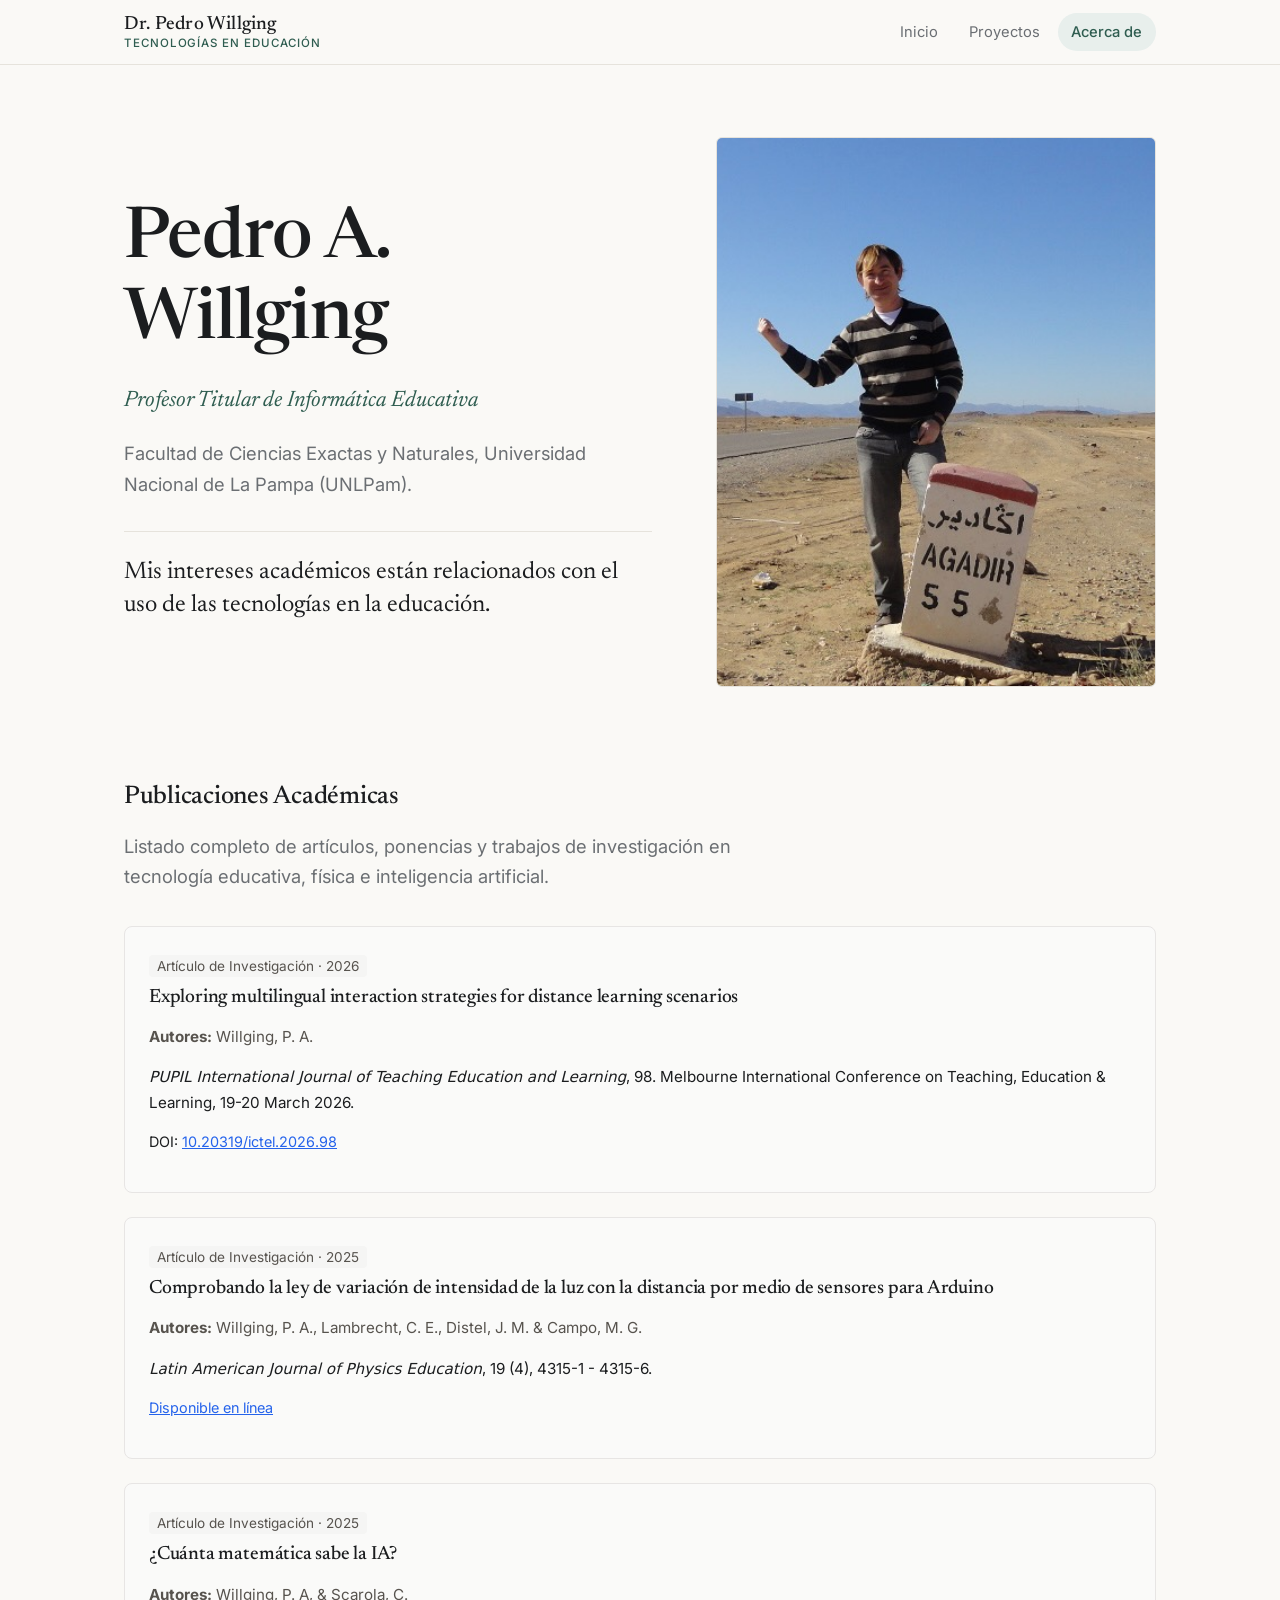
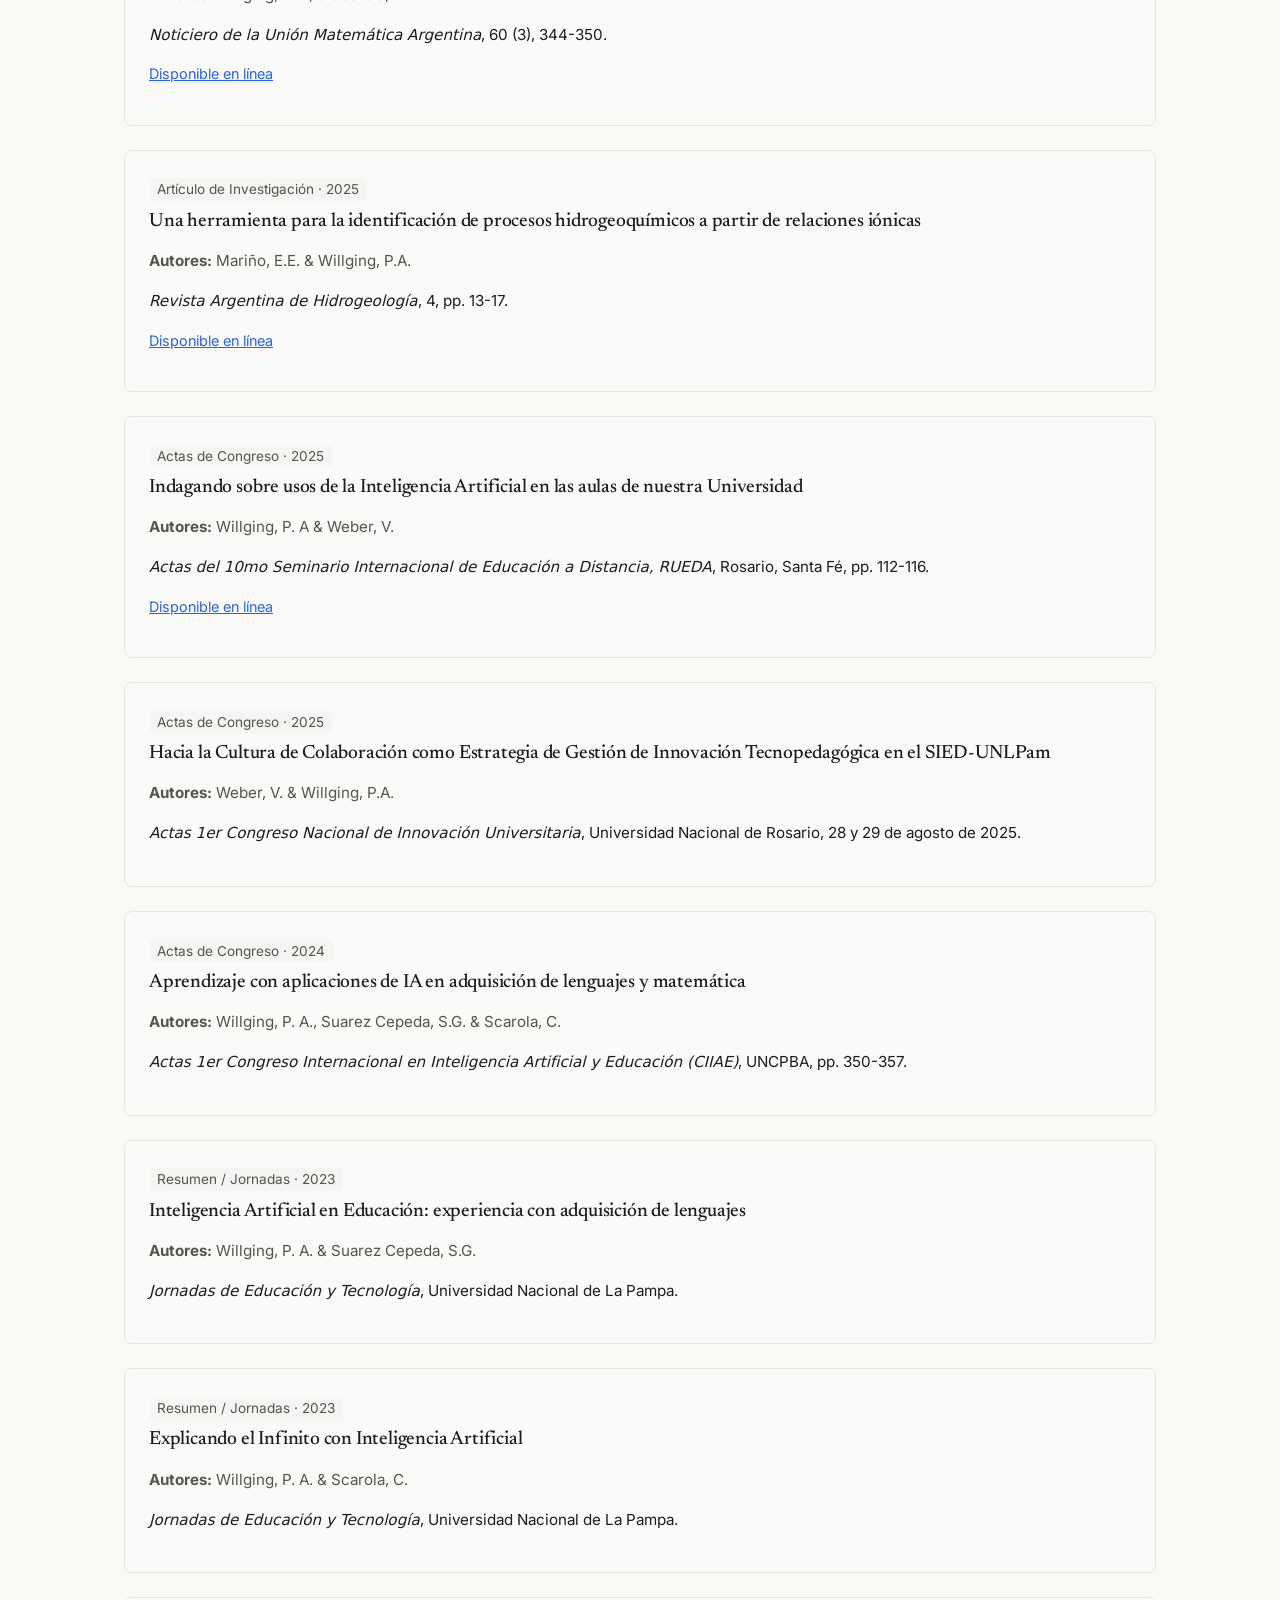
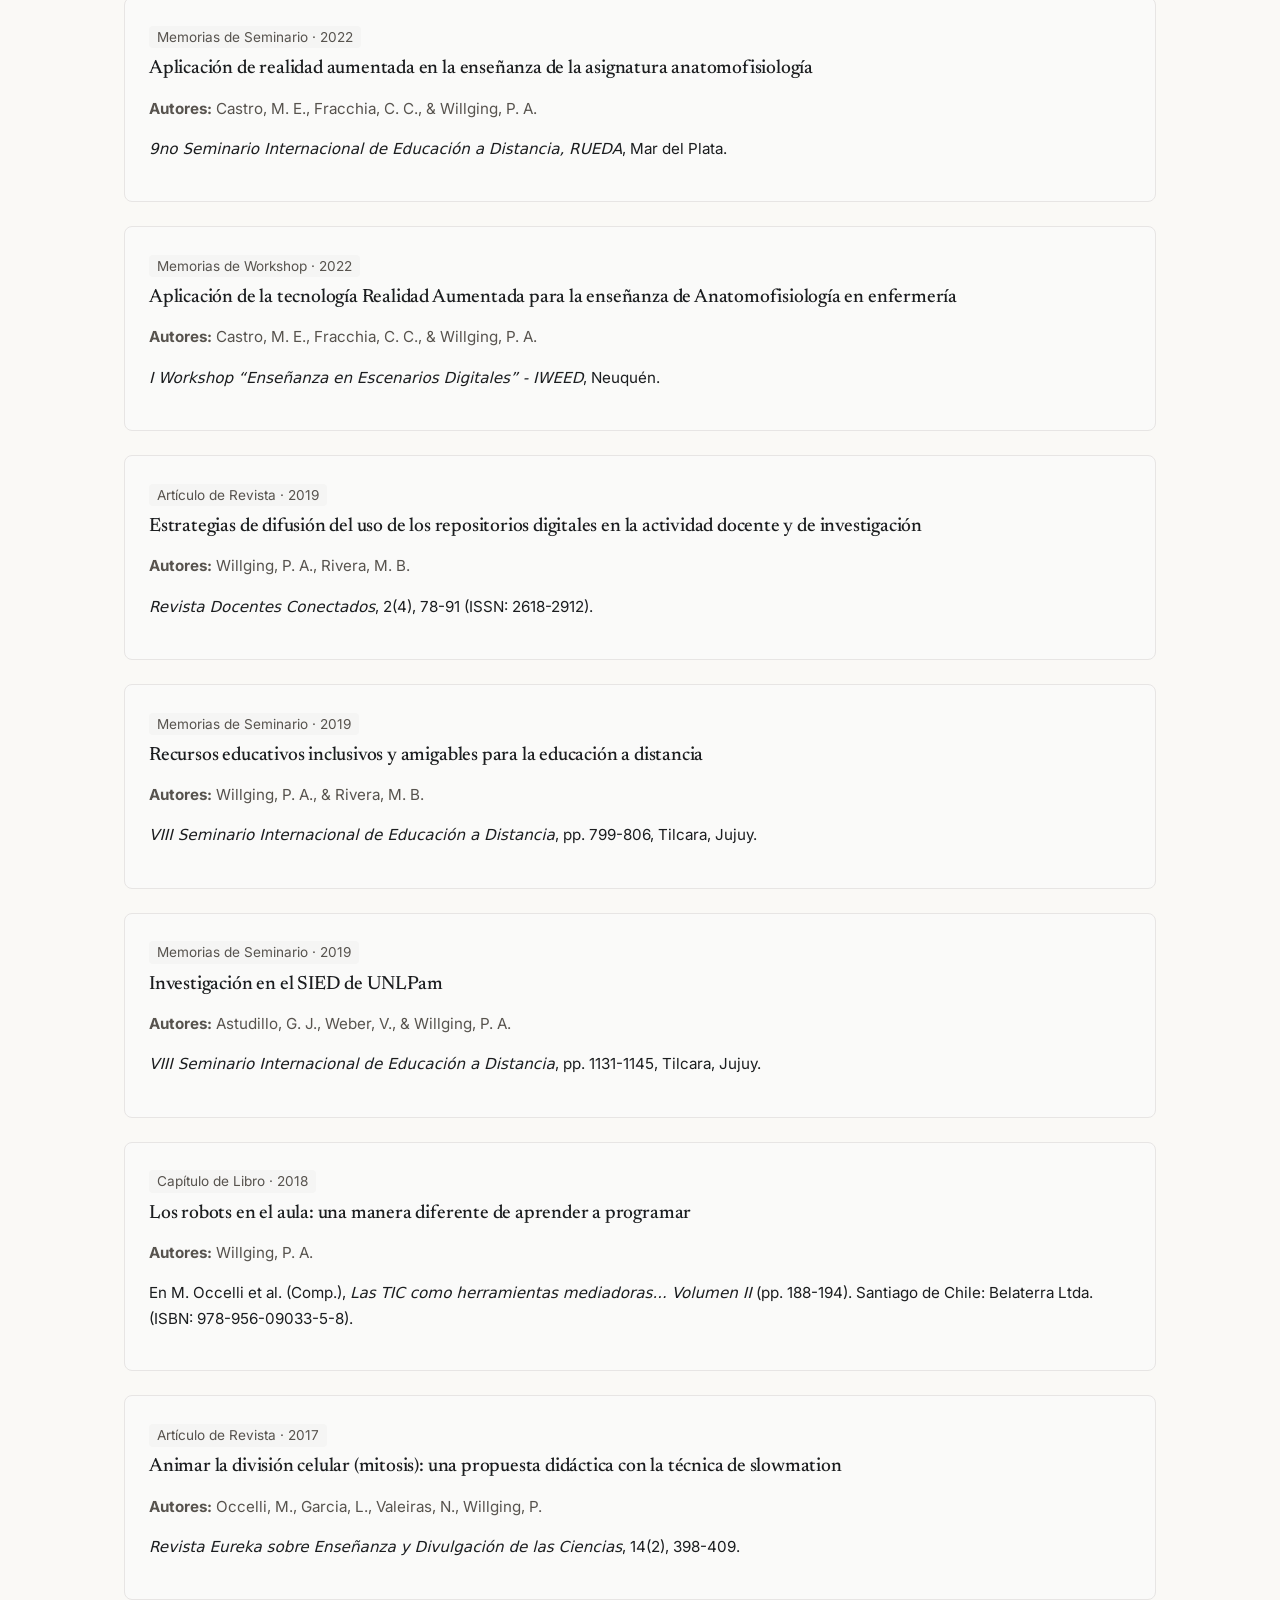
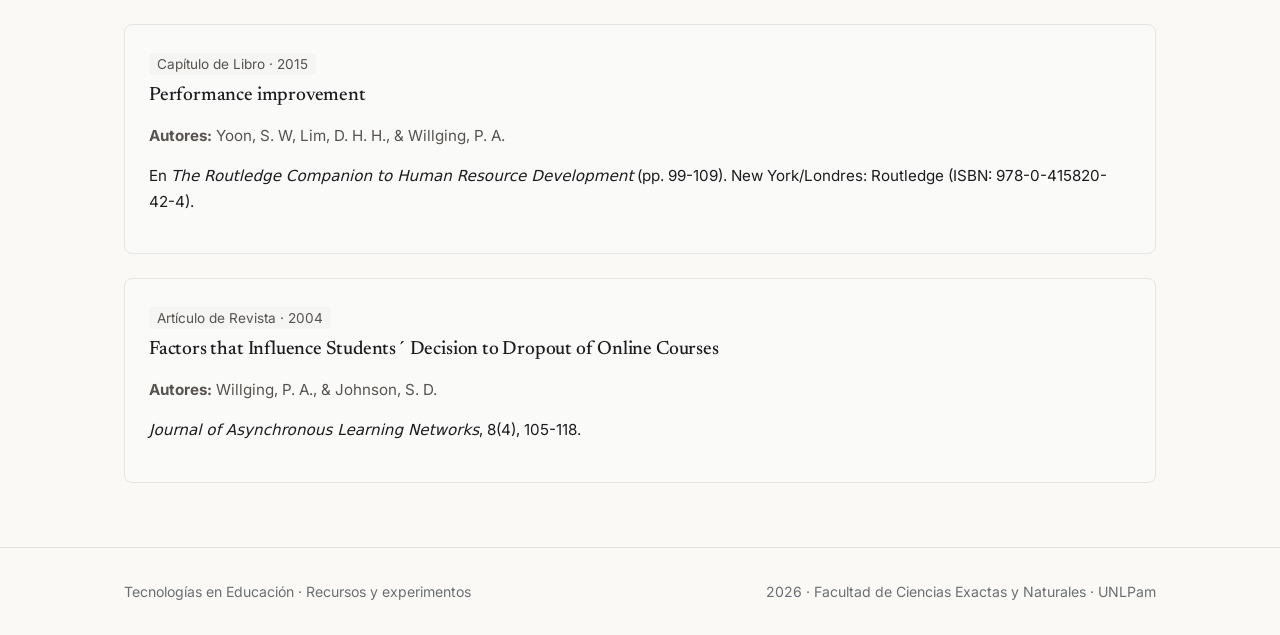
==== commit ae1ec8ea: "Change tag from 'Artículo de Divulgación' to 'Artículo de Investigación'" ====
--- a/acerca.html
+++ b/acerca.html
@@ -67,7 +67,7 @@
         </article>
 
         <article style="background: #fafaf9; padding: 1.5rem; border-radius: 8px; border: 1px solid #e7e5e4;">
-            <span class="tag" style="font-size: 0.85rem; color: #57534e; background: #f5f5f4; padding: 0.2rem 0.5rem; border-radius: 4px;">Artículo de Divulgación · 2025</span>
+            <span class="tag" style="font-size: 0.85rem; color: #57534e; background: #f5f5f4; padding: 0.2rem 0.5rem; border-radius: 4px;">Artículo de Investigación · 2025</span>
             <h3 style="margin-top: 0.5rem; margin-bottom: 0.3rem; font-size: 1.2rem;">¿Cuánta matemática sabe la IA?</h3>
             <p style="color: #57534e; font-size: 0.95rem; margin-bottom: 0.5rem;"><strong>Autores:</strong> Willging, P. A, & Scarola, C.</p>
             <p style="font-size: 0.95rem; margin-bottom: 0.5rem;"><em>Noticiero de la Unión Matemática Argentina</em>, 60 (3), 344-350.</p>
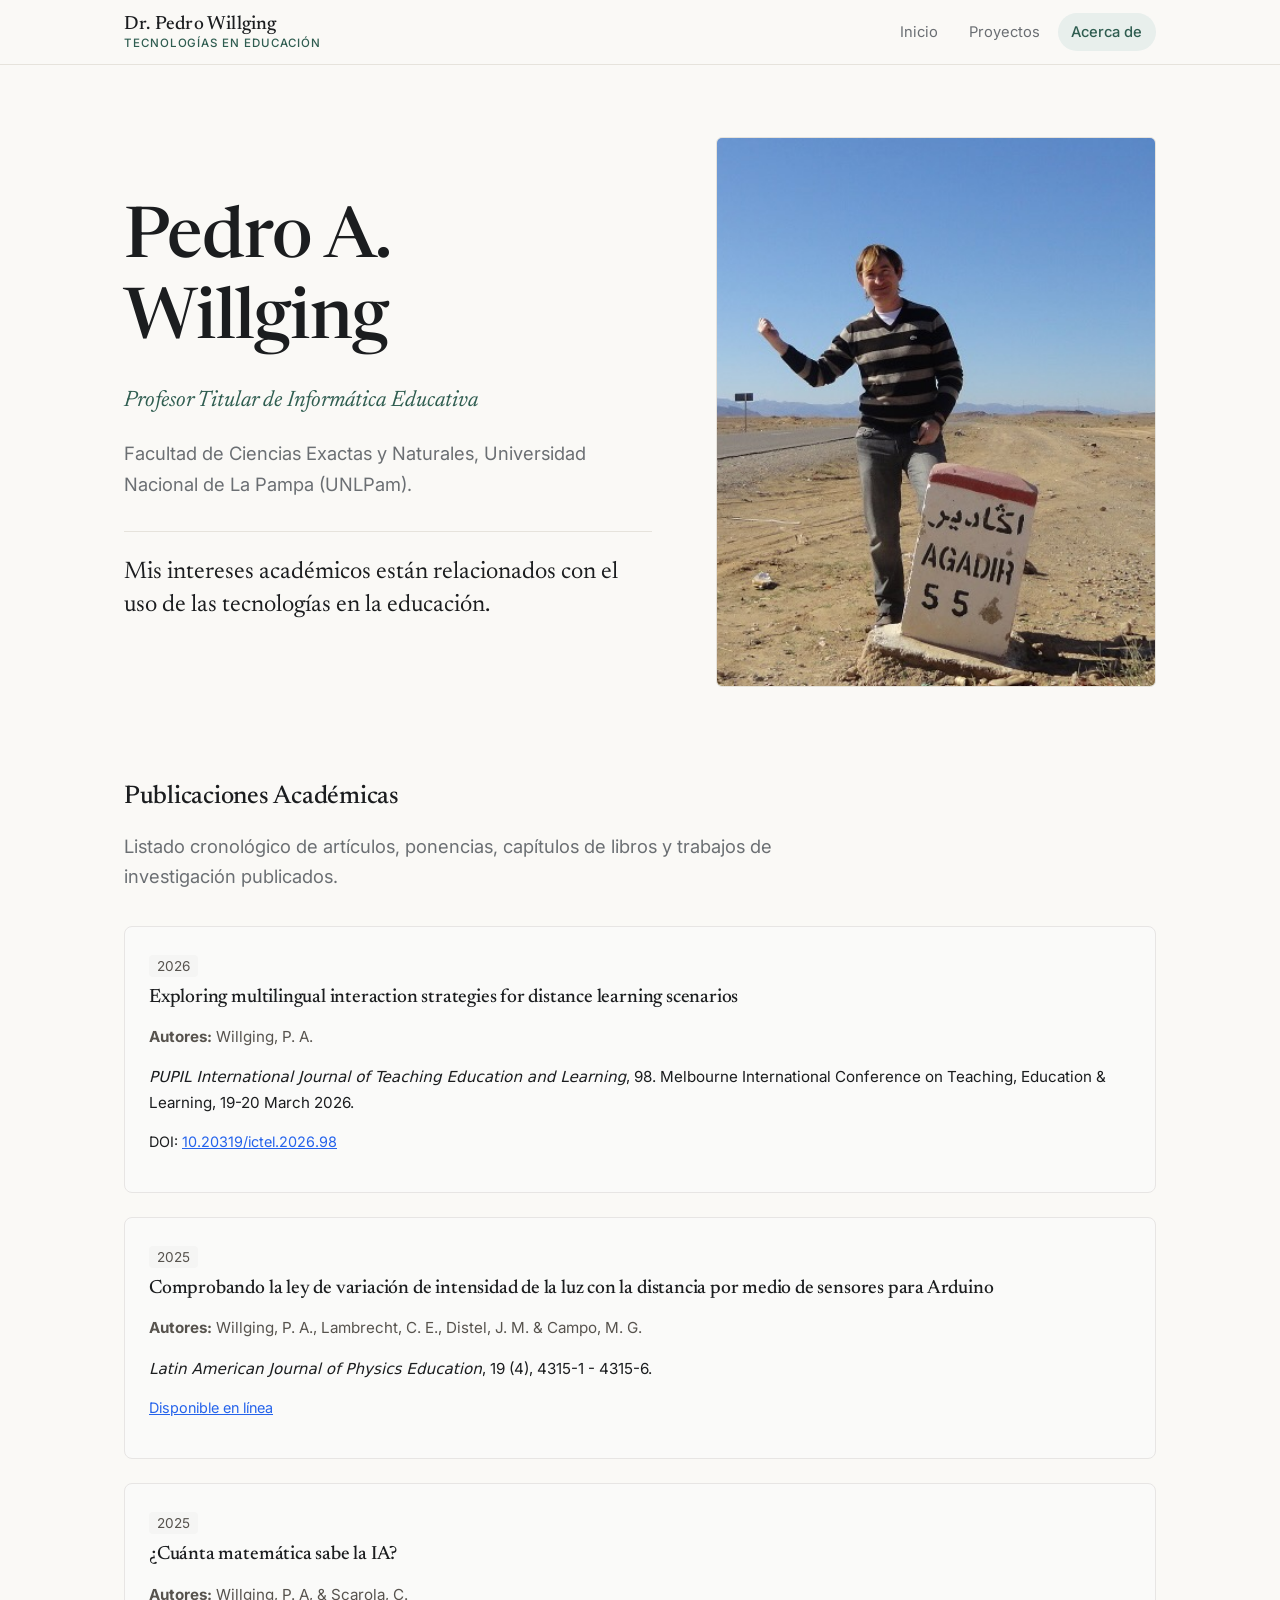
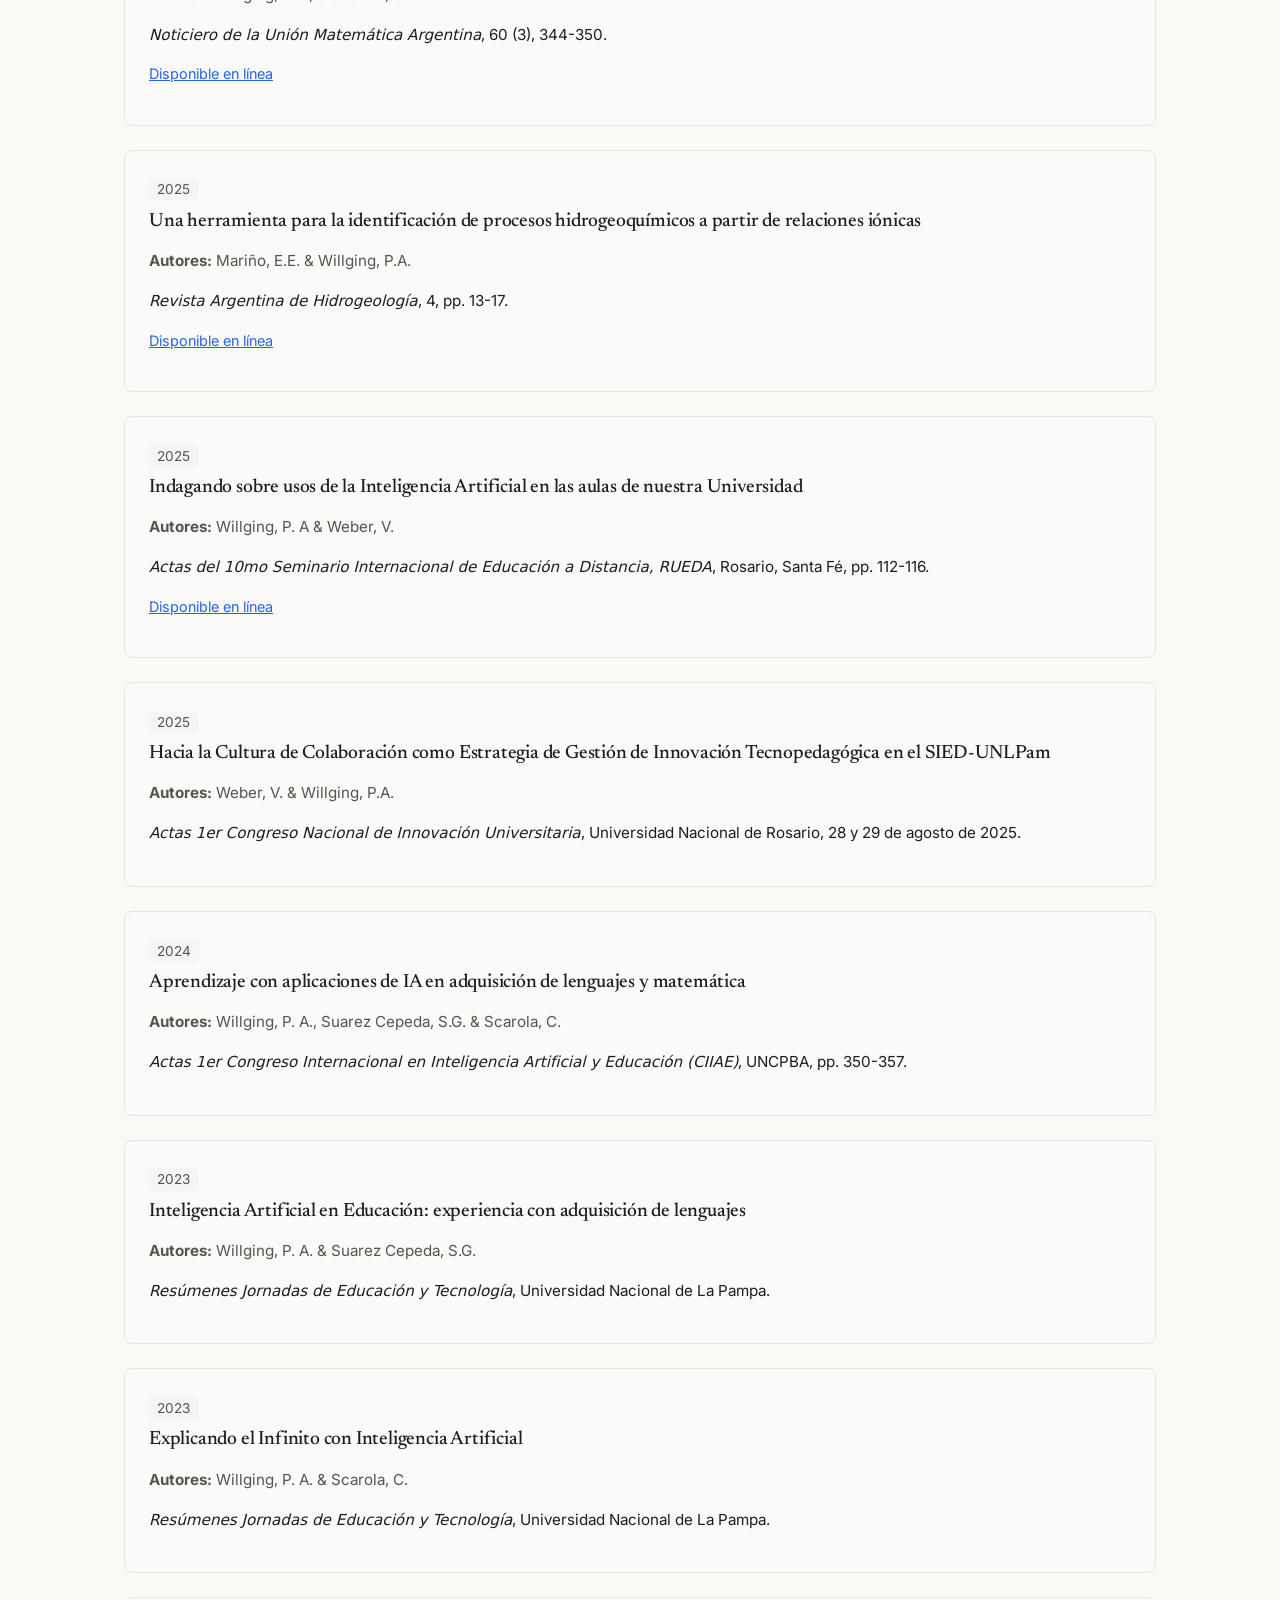
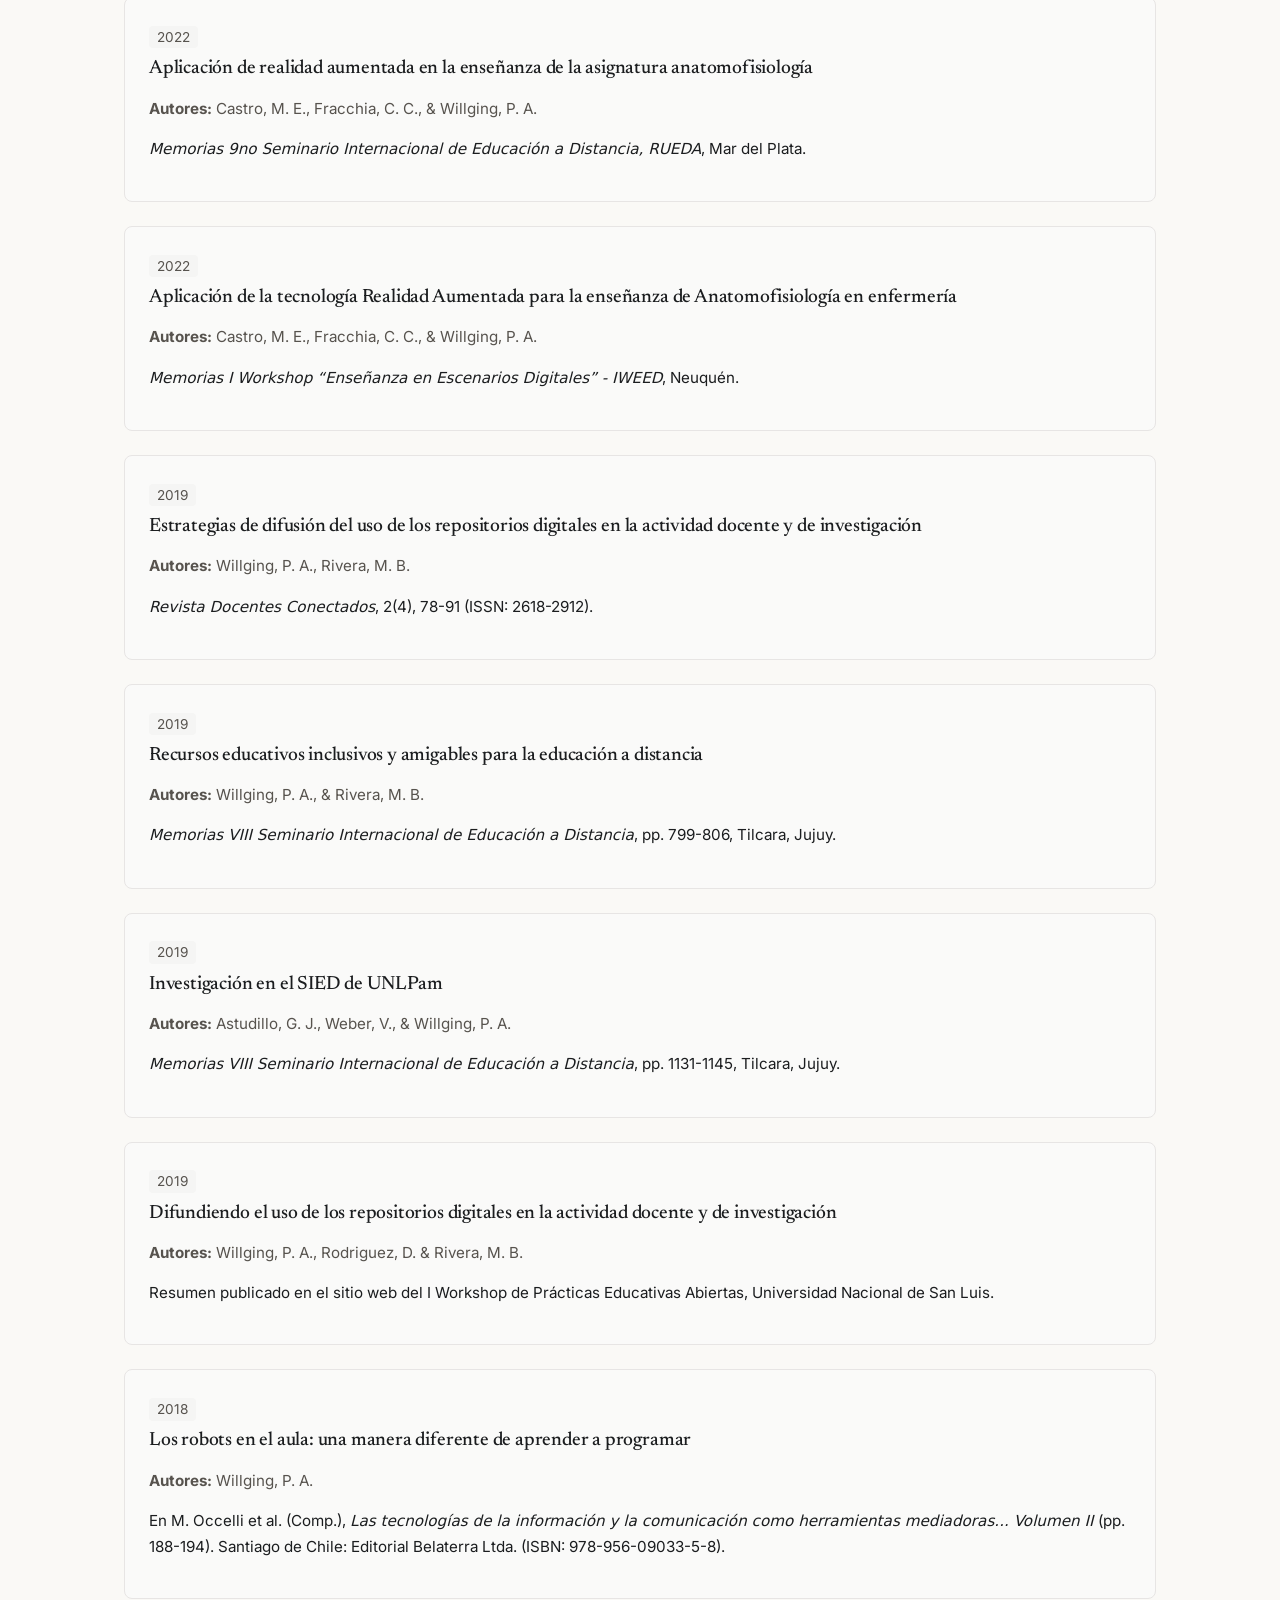
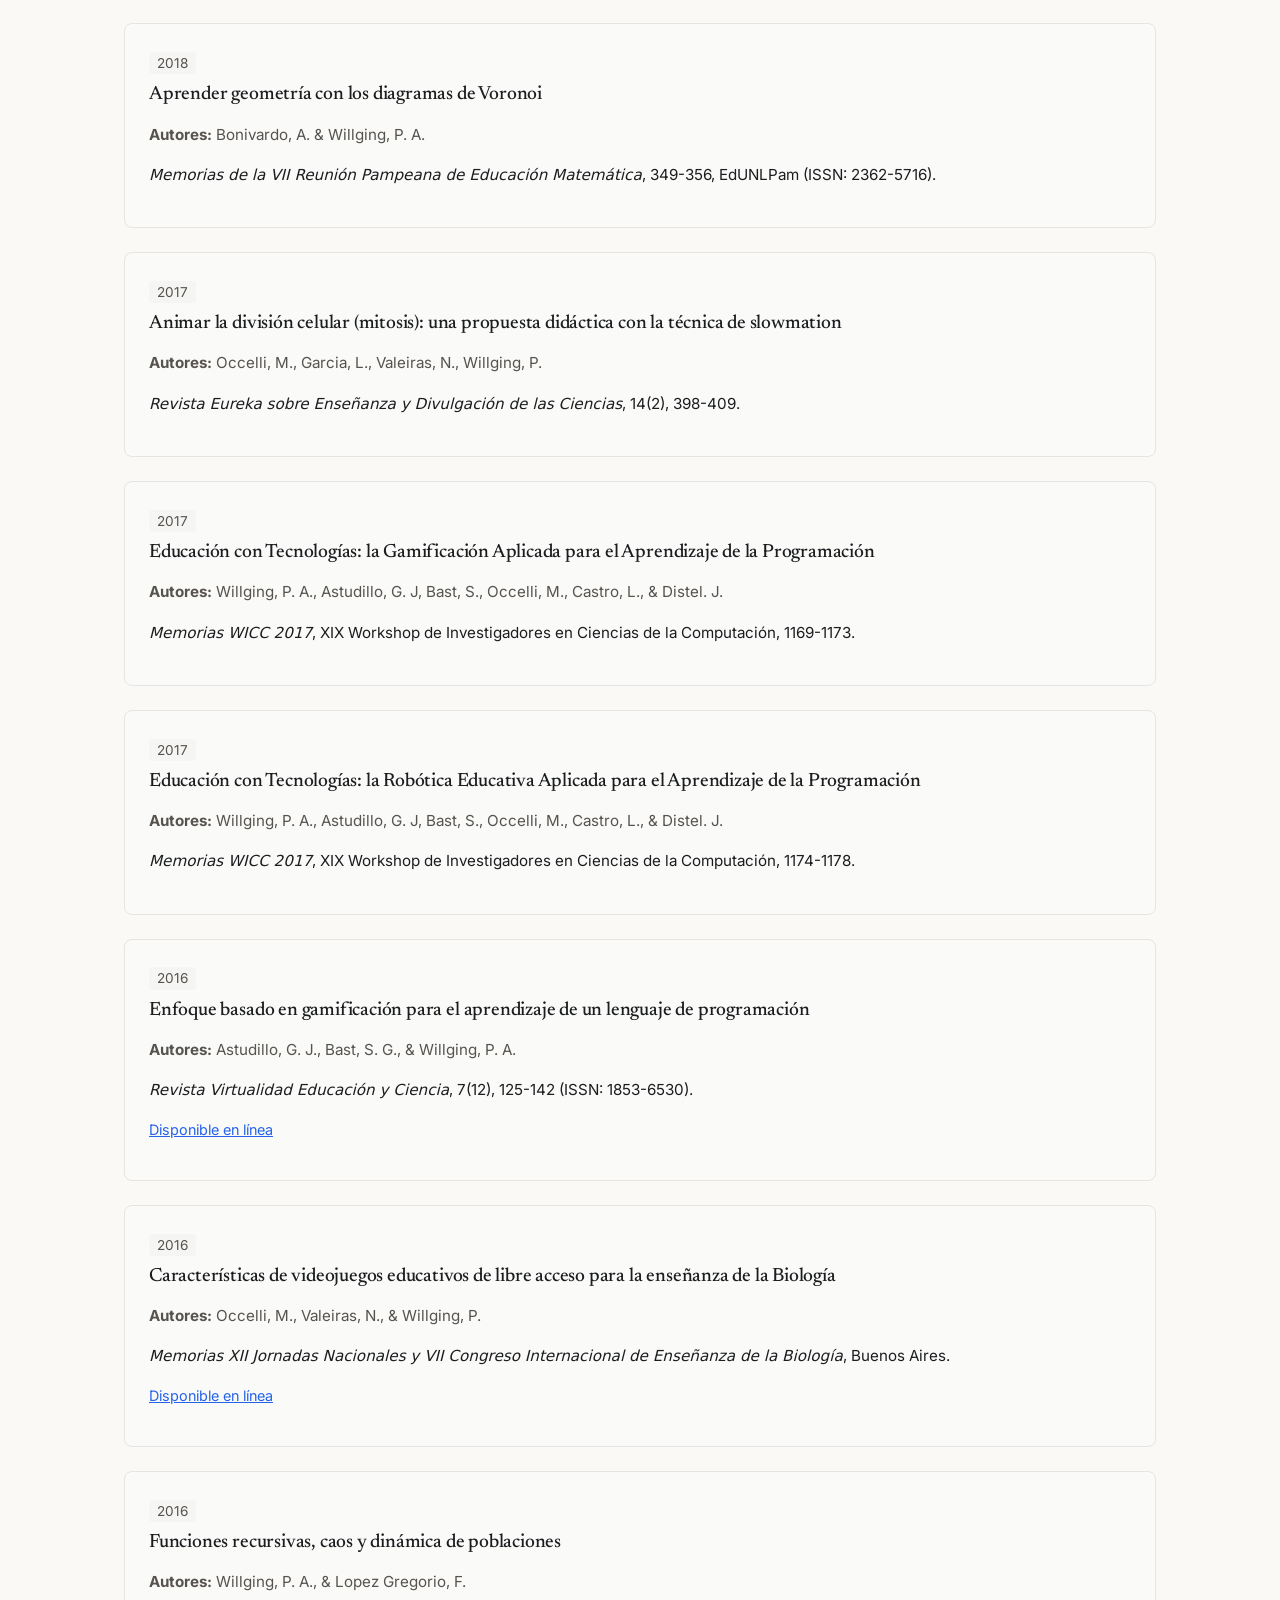
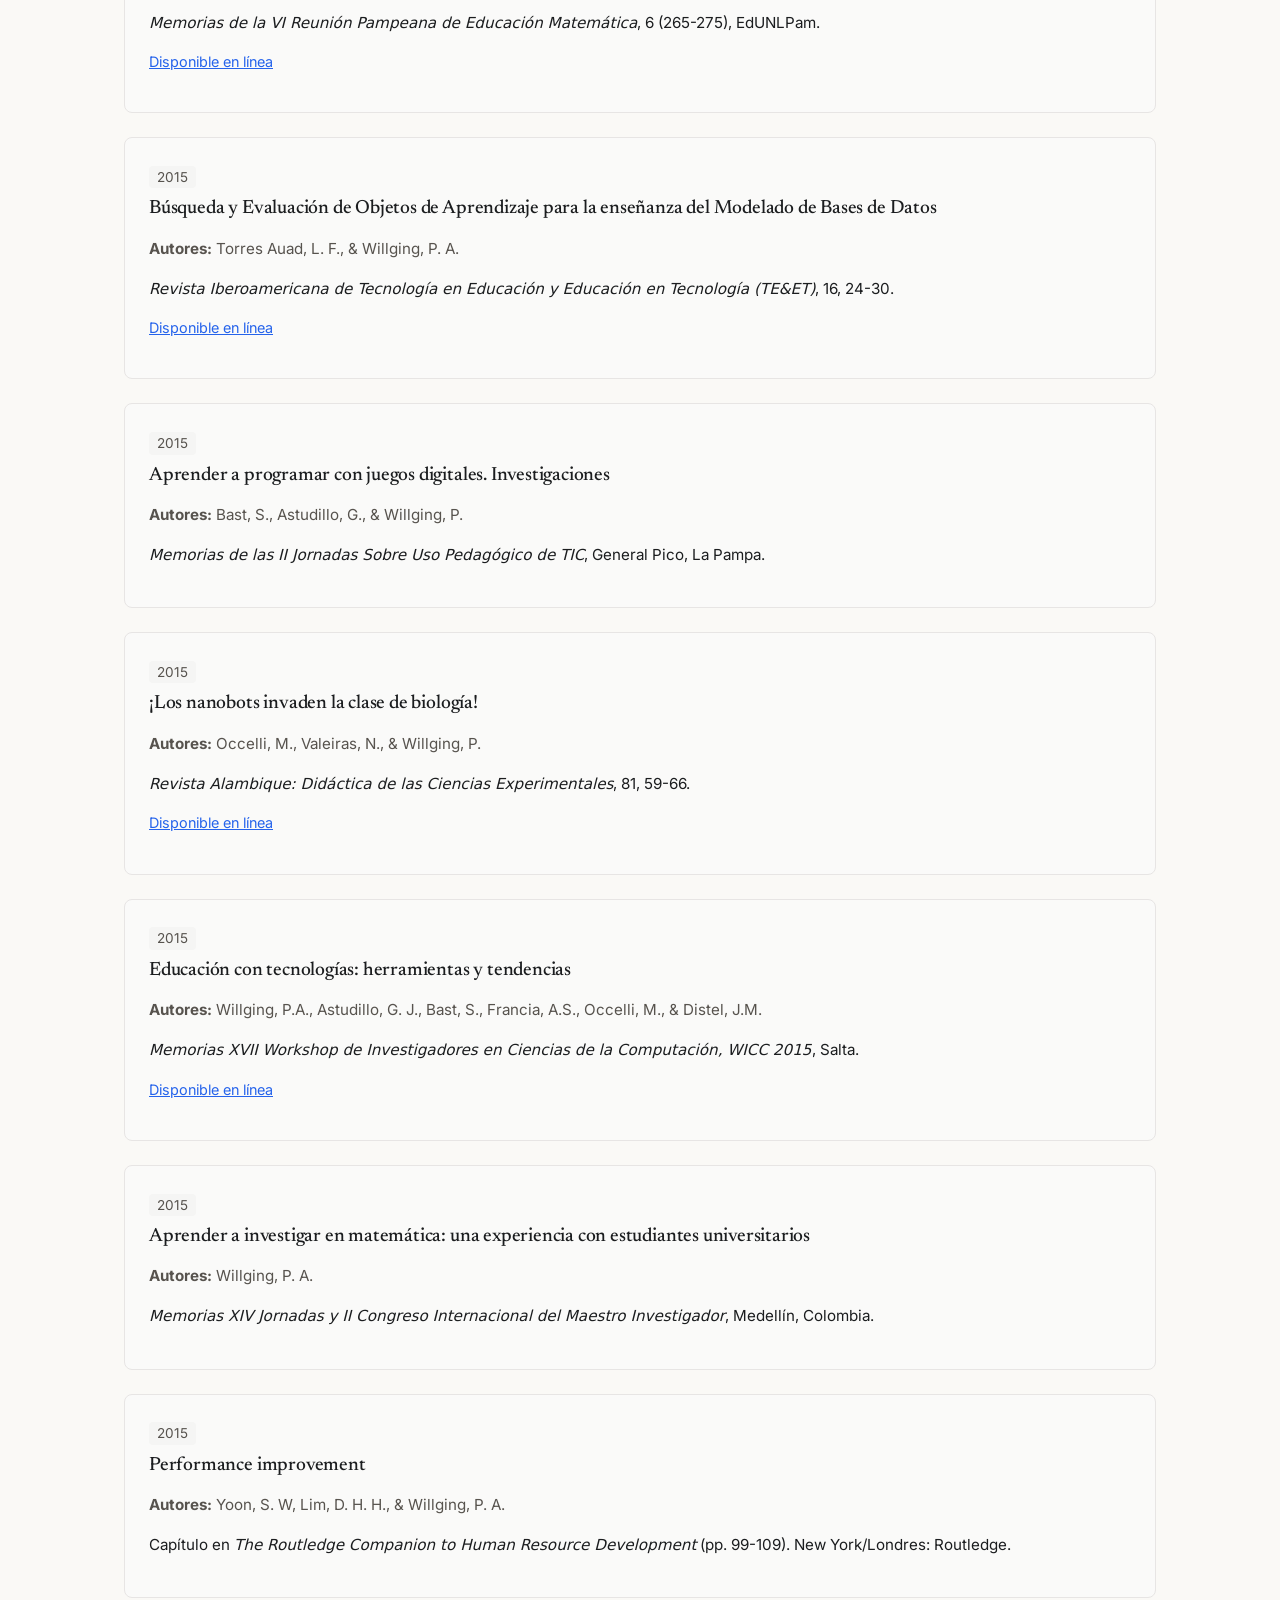
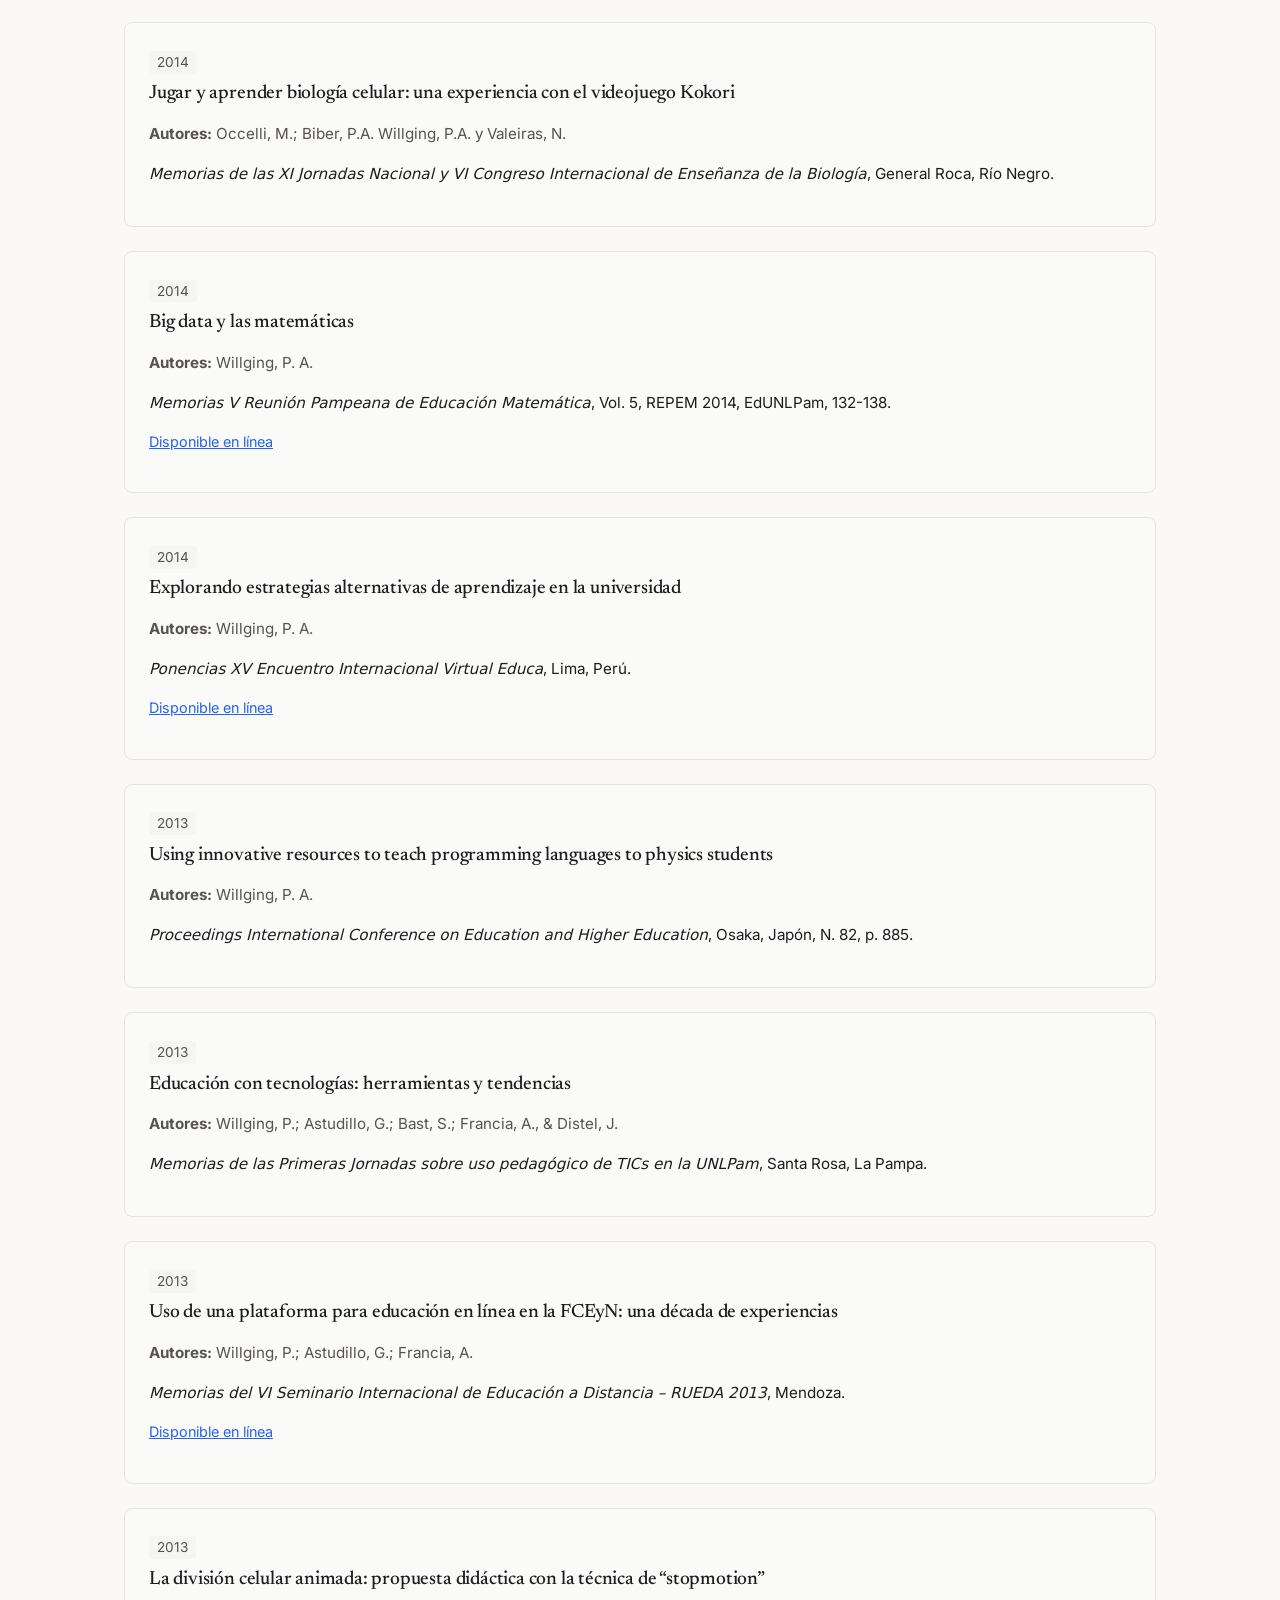
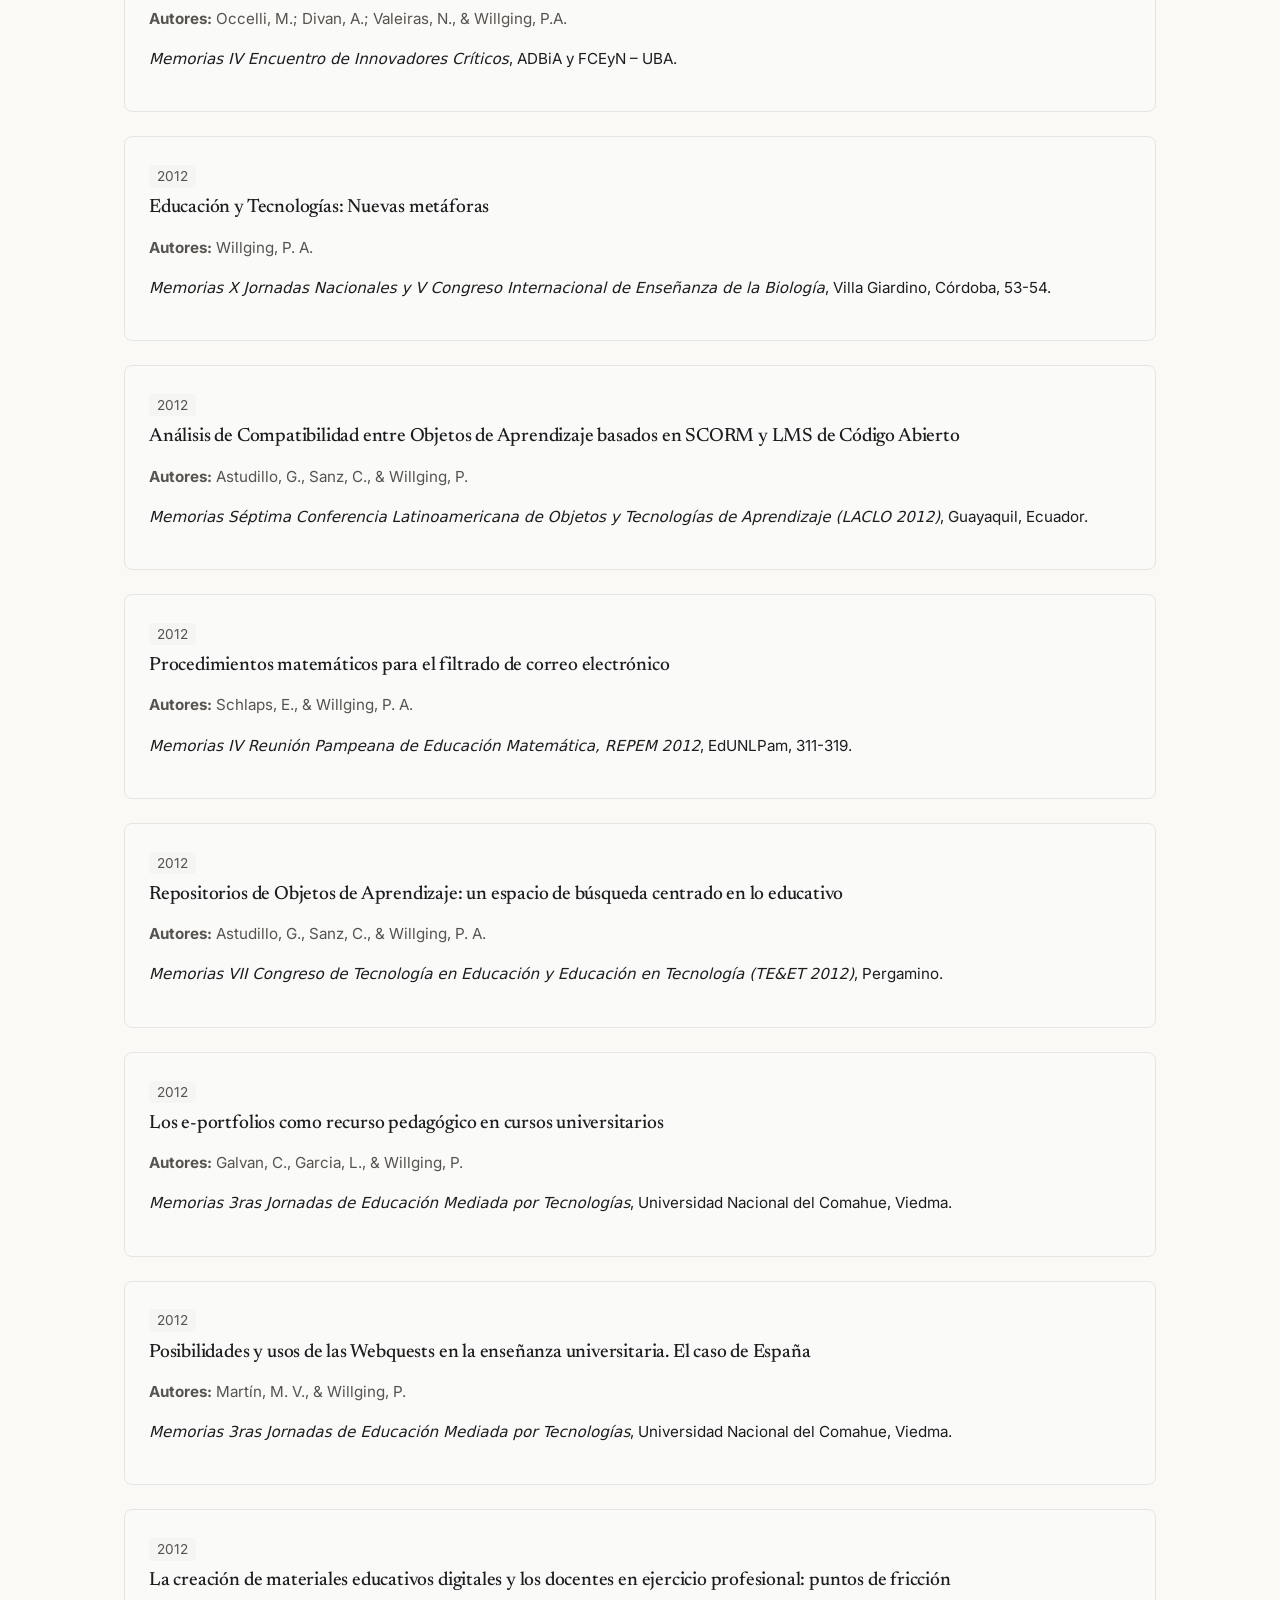
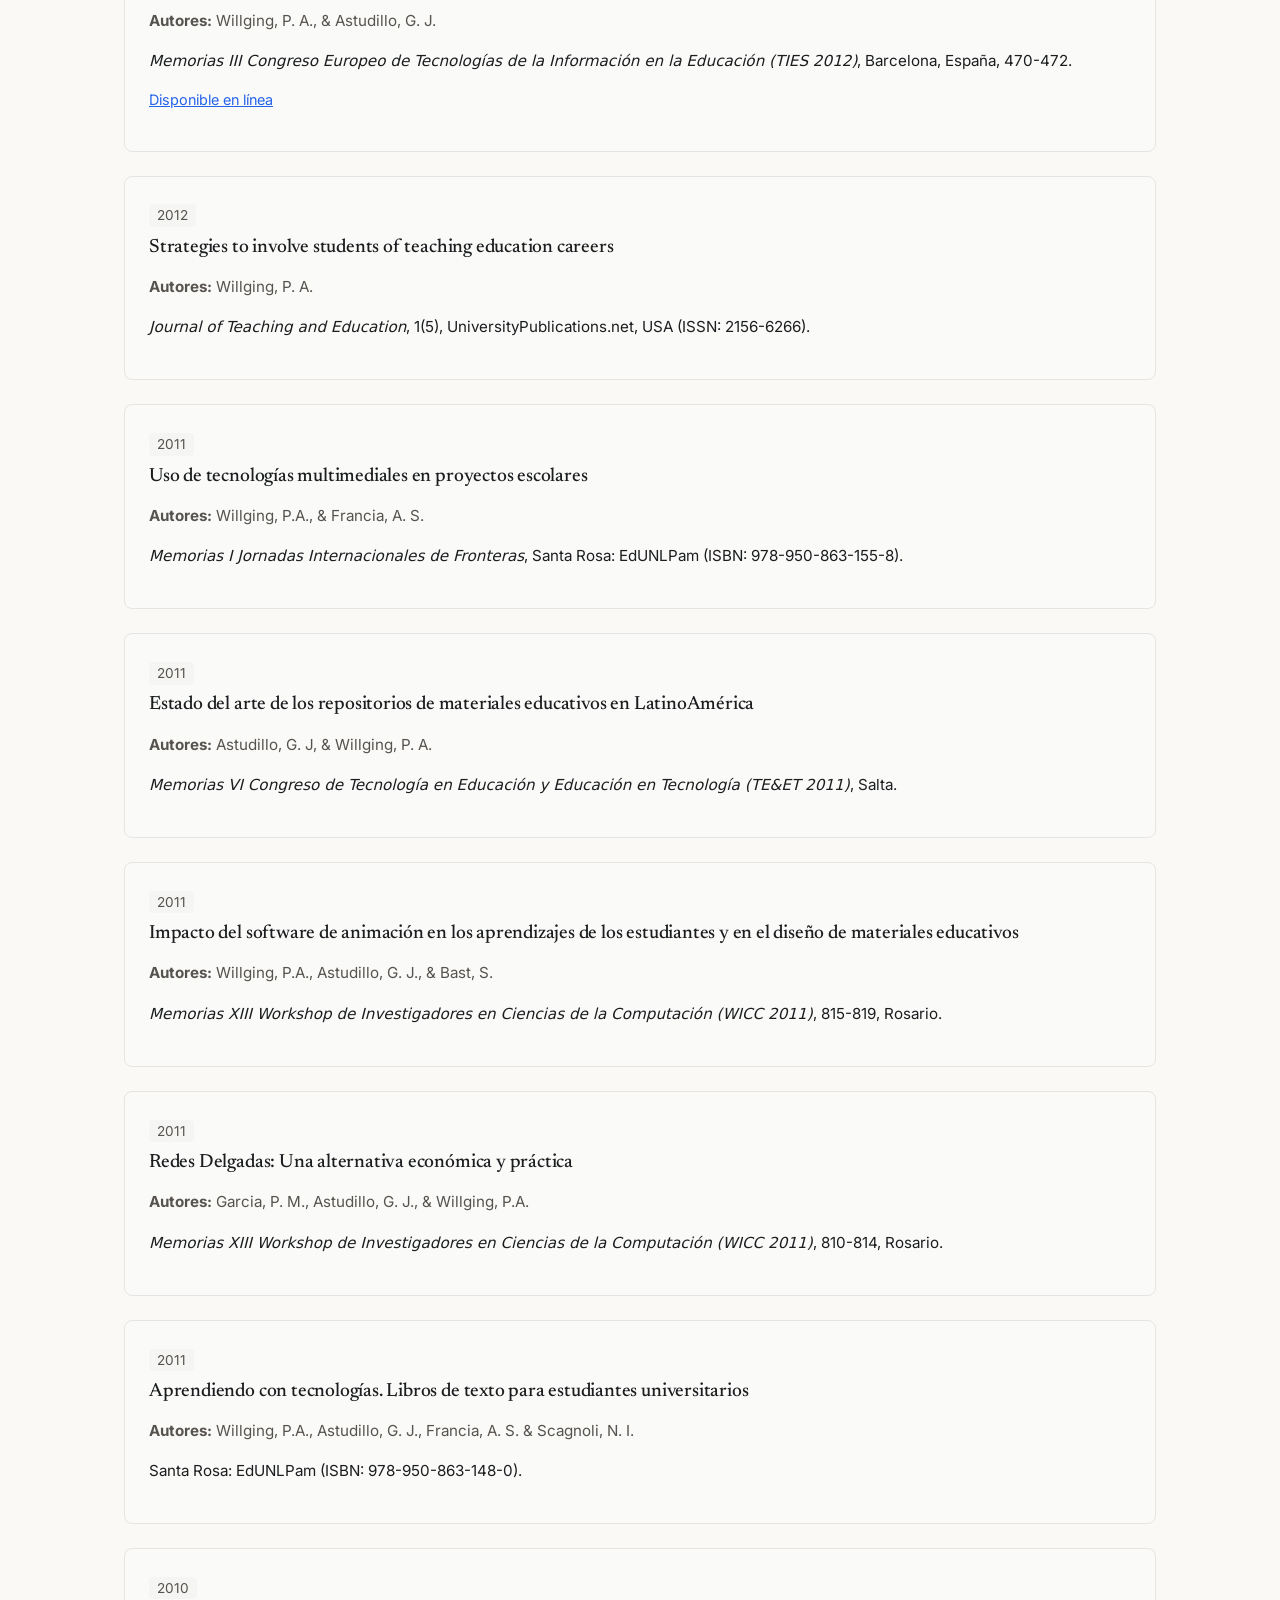
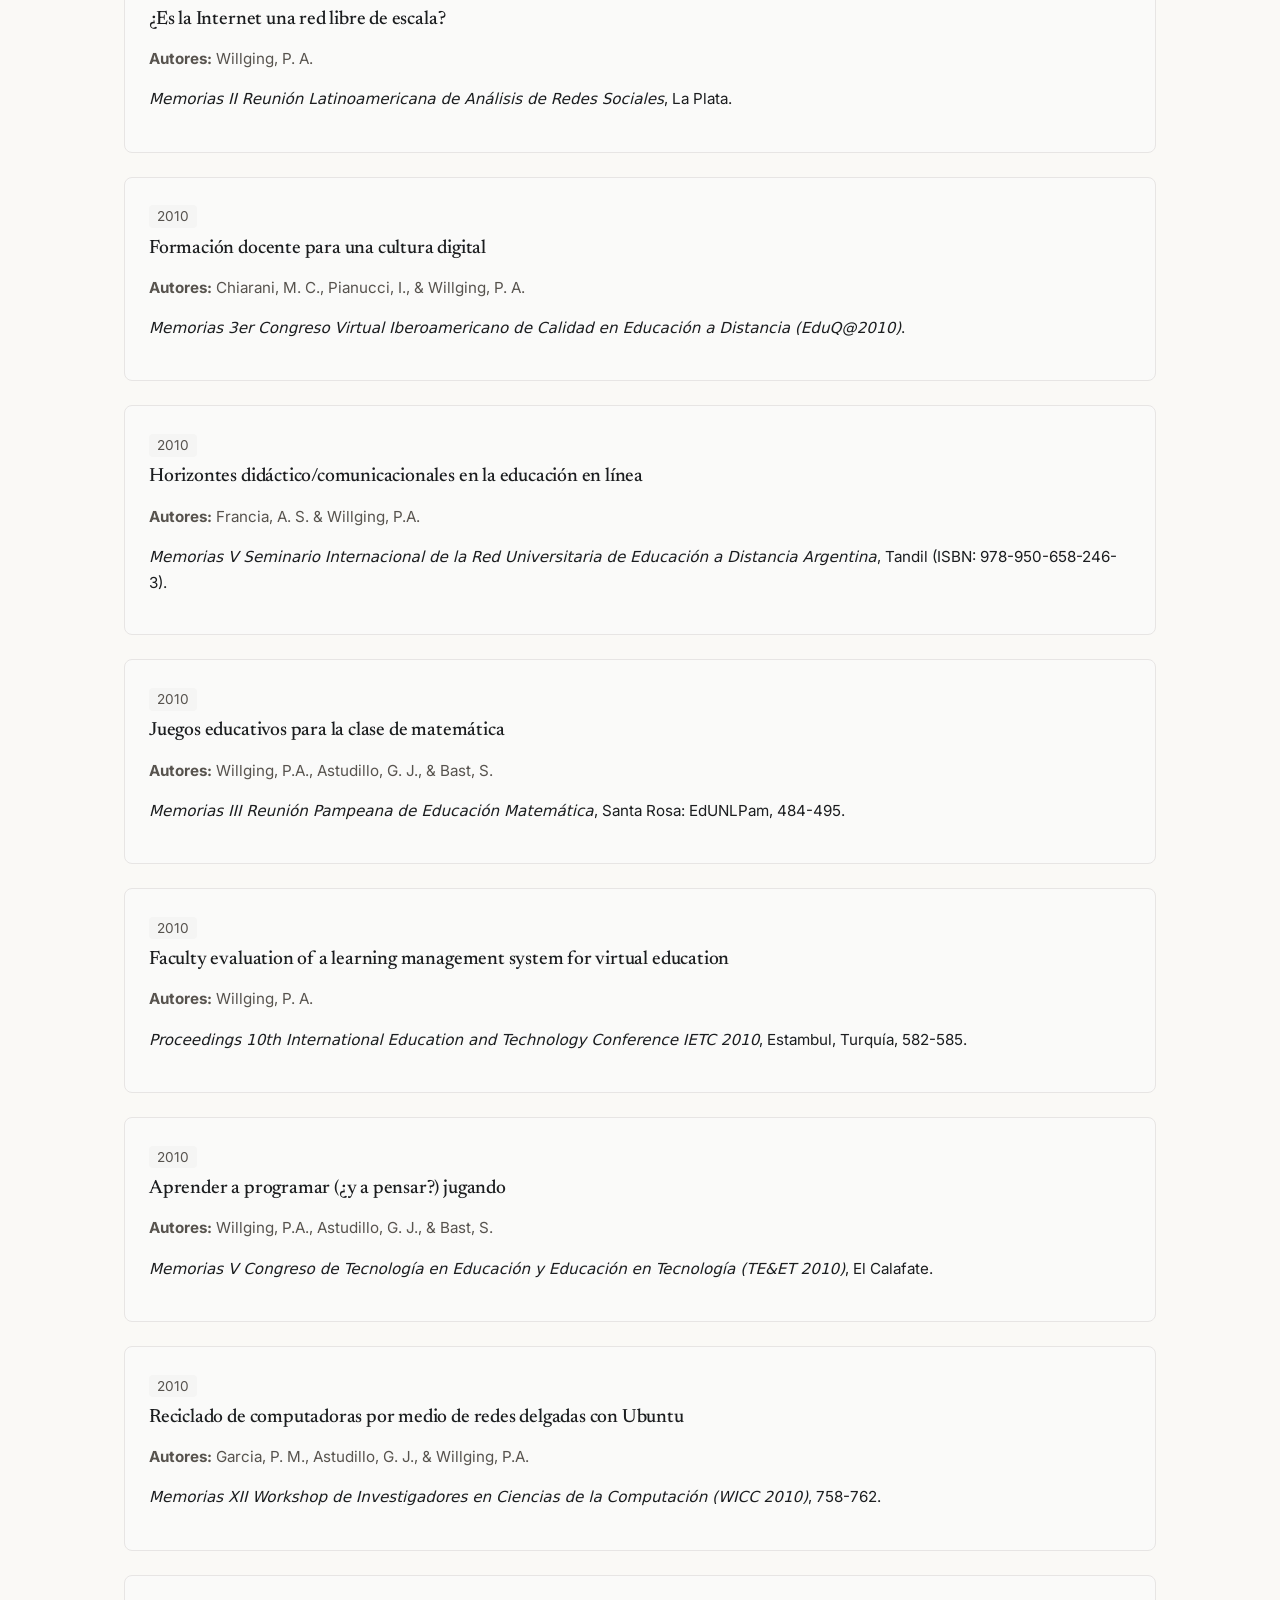
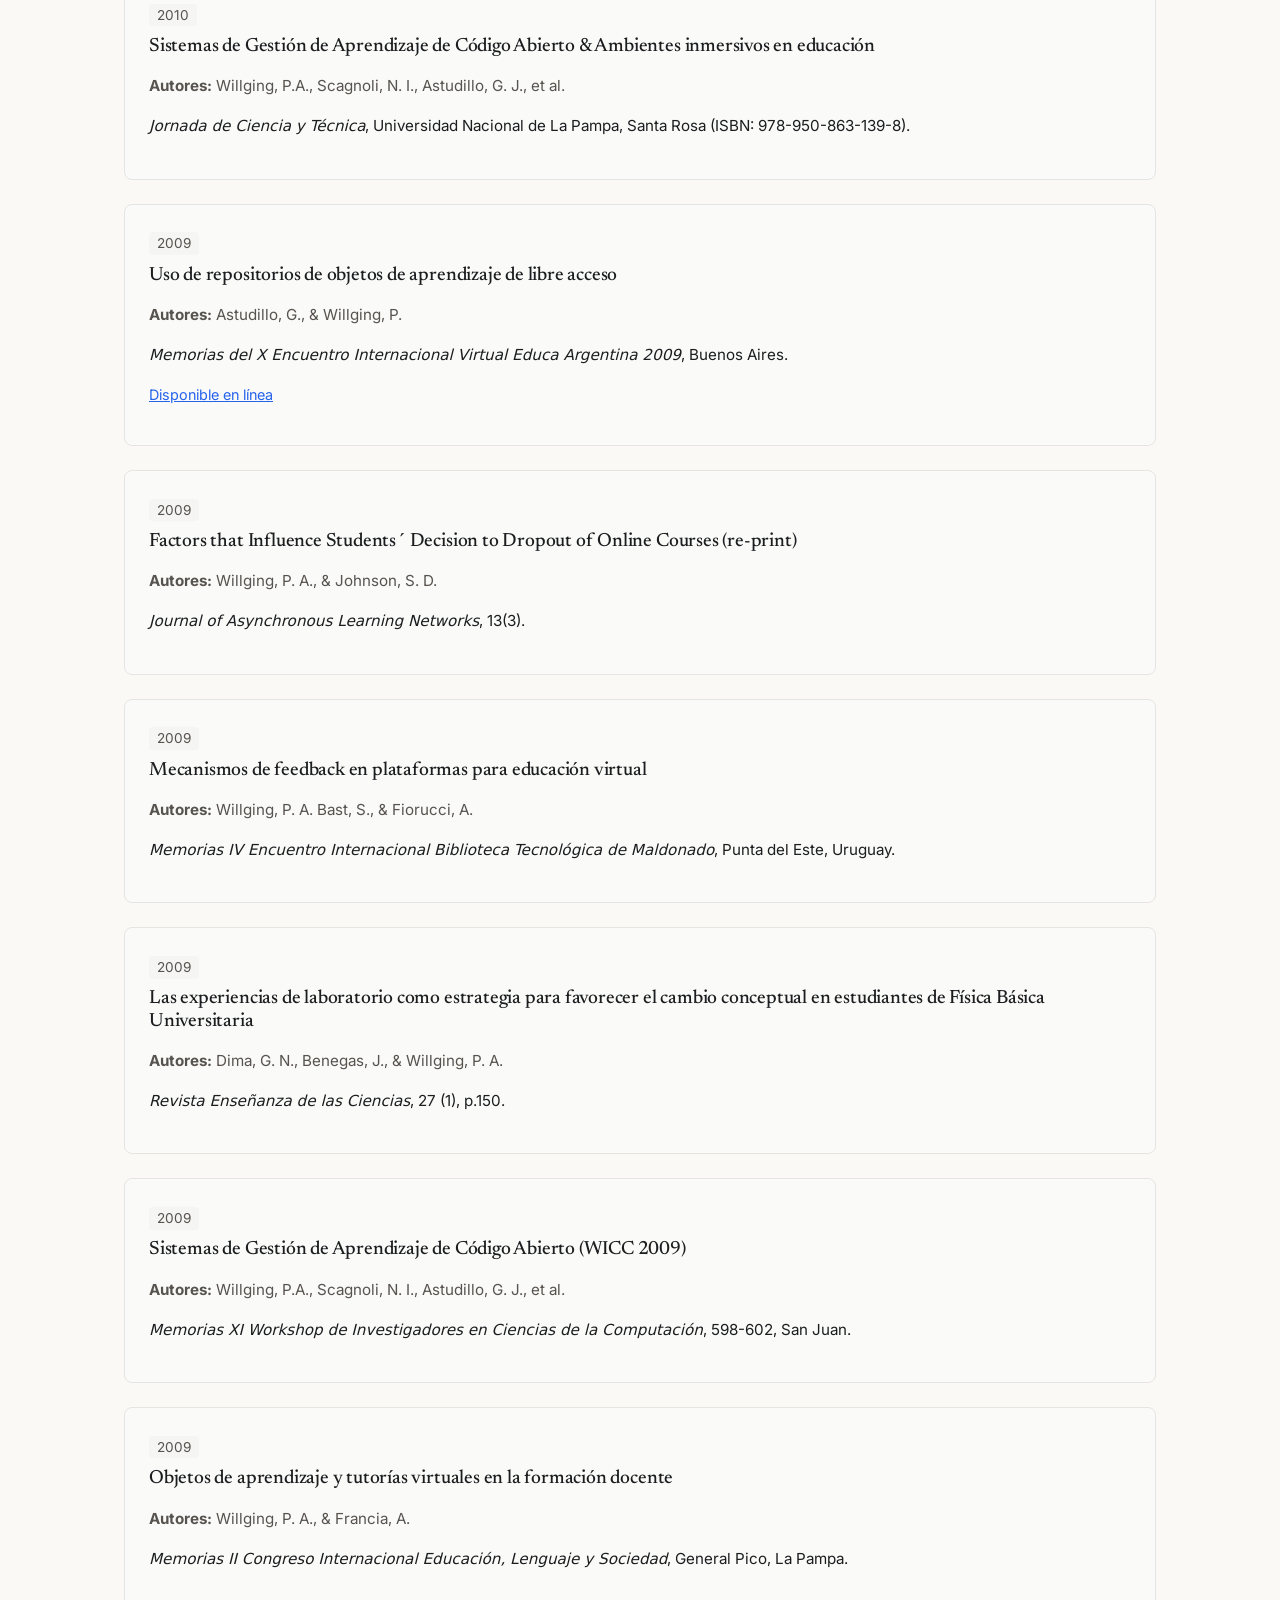
==== commit 3ea95c81: "Update print statement from 'Hello' to 'Goodbye'" ====
--- a/acerca.html
+++ b/acerca.html
@@ -38,10 +38,11 @@
     </div>
   </section>
 </main>
+
 <section class="page-head" style="padding-top: 2rem; padding-bottom: 1rem;">
     <div class="wrap">
         <h2>Publicaciones Académicas</h2>
-        <p class="lead">Listado completo de artículos, ponencias y trabajos de investigación en tecnología educativa, física e inteligencia artificial.</p>
+        <p class="lead">Listado cronológico de artículos, ponencias, capítulos de libros y trabajos de investigación publicados.</p>
     </div>
 </section>
 
@@ -50,7 +51,7 @@
         
         <!-- 2026 -->
         <article style="background: #fafaf9; padding: 1.5rem; border-radius: 8px; border: 1px solid #e7e5e4;">
-            <span class="tag" style="font-size: 0.85rem; color: #57534e; background: #f5f5f4; padding: 0.2rem 0.5rem; border-radius: 4px;">Artículo de Investigación · 2026</span>
+            <span class="tag" style="font-size: 0.85rem; color: #57534e; background: #f5f5f4; padding: 0.2rem 0.5rem; border-radius: 4px;">2026</span>
             <h3 style="margin-top: 0.5rem; margin-bottom: 0.3rem; font-size: 1.2rem;">Exploring multilingual interaction strategies for distance learning scenarios</h3>
             <p style="color: #57534e; font-size: 0.95rem; margin-bottom: 0.5rem;"><strong>Autores:</strong> Willging, P. A.</p>
             <p style="font-size: 0.95rem; margin-bottom: 0.5rem;"><em>PUPIL International Journal of Teaching Education and Learning</em>, 98. Melbourne International Conference on Teaching, Education & Learning, 19-20 March 2026.</p>
@@ -59,7 +60,7 @@
 
         <!-- 2025 -->
         <article style="background: #fafaf9; padding: 1.5rem; border-radius: 8px; border: 1px solid #e7e5e4;">
-            <span class="tag" style="font-size: 0.85rem; color: #57534e; background: #f5f5f4; padding: 0.2rem 0.5rem; border-radius: 4px;">Artículo de Investigación · 2025</span>
+            <span class="tag" style="font-size: 0.85rem; color: #57534e; background: #f5f5f4; padding: 0.2rem 0.5rem; border-radius: 4px;">2025</span>
             <h3 style="margin-top: 0.5rem; margin-bottom: 0.3rem; font-size: 1.2rem;">Comprobando la ley de variación de intensidad de la luz con la distancia por medio de sensores para Arduino</h3>
             <p style="color: #57534e; font-size: 0.95rem; margin-bottom: 0.5rem;"><strong>Autores:</strong> Willging, P. A., Lambrecht, C. E., Distel, J. M. & Campo, M. G.</p>
             <p style="font-size: 0.95rem; margin-bottom: 0.5rem;"><em>Latin American Journal of Physics Education</em>, 19 (4), 4315-1 - 4315-6.</p>
@@ -67,31 +68,31 @@
         </article>
 
         <article style="background: #fafaf9; padding: 1.5rem; border-radius: 8px; border: 1px solid #e7e5e4;">
-            <span class="tag" style="font-size: 0.85rem; color: #57534e; background: #f5f5f4; padding: 0.2rem 0.5rem; border-radius: 4px;">Artículo de Investigación · 2025</span>
+            <span class="tag" style="font-size: 0.85rem; color: #57534e; background: #f5f5f4; padding: 0.2rem 0.5rem; border-radius: 4px;">2025</span>
             <h3 style="margin-top: 0.5rem; margin-bottom: 0.3rem; font-size: 1.2rem;">¿Cuánta matemática sabe la IA?</h3>
             <p style="color: #57534e; font-size: 0.95rem; margin-bottom: 0.5rem;"><strong>Autores:</strong> Willging, P. A, & Scarola, C.</p>
             <p style="font-size: 0.95rem; margin-bottom: 0.5rem;"><em>Noticiero de la Unión Matemática Argentina</em>, 60 (3), 344-350.</p>
-            <p style="font-size: 0.9rem;"><a href="https://www.union-matematica.org.ar/images/noticiero/vol-60-num-3/completo.pdf" target="_blank" style="color: #2563eb; text-decoration: underline;">Disponible en línea</a></p>
-        </article>
-
-        <article style="background: #fafaf9; padding: 1.5rem; border-radius: 8px; border: 1px solid #e7e5e4;">
-            <span class="tag" style="font-size: 0.85rem; color: #57534e; background: #f5f5f4; padding: 0.2rem 0.5rem; border-radius: 4px;">Artículo de Investigación · 2025</span>
+            <p style="font-size: 0.9rem;"><a href="url?id=29" target="_blank" style="color: #2563eb; text-decoration: underline;">Disponible en línea</a></p>
+        </article>
+
+        <article style="background: #fafaf9; padding: 1.5rem; border-radius: 8px; border: 1px solid #e7e5e4;">
+            <span class="tag" style="font-size: 0.85rem; color: #57534e; background: #f5f5f4; padding: 0.2rem 0.5rem; border-radius: 4px;">2025</span>
             <h3 style="margin-top: 0.5rem; margin-bottom: 0.3rem; font-size: 1.2rem;">Una herramienta para la identificación de procesos hidrogeoquímicos a partir de relaciones iónicas</h3>
             <p style="color: #57534e; font-size: 0.95rem; margin-bottom: 0.5rem;"><strong>Autores:</strong> Mariño, E.E. & Willging, P.A.</p>
             <p style="font-size: 0.95rem; margin-bottom: 0.5rem;"><em>Revista Argentina de Hidrogeología</em>, 4, pp. 13-17.</p>
-            <p style="font-size: 0.9rem;"><a href="https://aihgacomar.wordpress.com/revista-argentina-de-hidrogeologia-rahi-volumen-4-2025/" target="_blank" style="color: #2563eb; text-decoration: underline;">Disponible en línea</a></p>
-        </article>
-
-        <article style="background: #fafaf9; padding: 1.5rem; border-radius: 8px; border: 1px solid #e7e5e4;">
-            <span class="tag" style="font-size: 0.85rem; color: #57534e; background: #f5f5f4; padding: 0.2rem 0.5rem; border-radius: 4px;">Actas de Congreso · 2025</span>
+            <p style="font-size: 0.9rem;"><a href="url?id=30" target="_blank" style="color: #2563eb; text-decoration: underline;">Disponible en línea</a></p>
+        </article>
+
+        <article style="background: #fafaf9; padding: 1.5rem; border-radius: 8px; border: 1px solid #e7e5e4;">
+            <span class="tag" style="font-size: 0.85rem; color: #57534e; background: #f5f5f4; padding: 0.2rem 0.5rem; border-radius: 4px;">2025</span>
             <h3 style="margin-top: 0.5rem; margin-bottom: 0.3rem; font-size: 1.2rem;">Indagando sobre usos de la Inteligencia Artificial en las aulas de nuestra Universidad</h3>
             <p style="color: #57534e; font-size: 0.95rem; margin-bottom: 0.5rem;"><strong>Autores:</strong> Willging, P. A & Weber, V.</p>
             <p style="font-size: 0.95rem; margin-bottom: 0.5rem;"><em>Actas del 10mo Seminario Internacional de Educación a Distancia, RUEDA</em>, Rosario, Santa Fé, pp. 112-116.</p>
-            <p style="font-size: 0.9rem;"><a href="https://bibliotecadigital.cin.edu.ar/bitstreams/5337114c-9ceb-4c0d-a801-76e0f9242571/download" target="_blank" style="color: #2563eb; text-decoration: underline;">Disponible en línea</a></p>
-        </article>
-
-        <article style="background: #fafaf9; padding: 1.5rem; border-radius: 8px; border: 1px solid #e7e5e4;">
-            <span class="tag" style="font-size: 0.85rem; color: #57534e; background: #f5f5f4; padding: 0.2rem 0.5rem; border-radius: 4px;">Actas de Congreso · 2025</span>
+            <p style="font-size: 0.9rem;"><a href="url?id=31" target="_blank" style="color: #2563eb; text-decoration: underline;">Disponible en línea</a></p>
+        </article>
+
+        <article style="background: #fafaf9; padding: 1.5rem; border-radius: 8px; border: 1px solid #e7e5e4;">
+            <span class="tag" style="font-size: 0.85rem; color: #57534e; background: #f5f5f4; padding: 0.2rem 0.5rem; border-radius: 4px;">2025</span>
             <h3 style="margin-top: 0.5rem; margin-bottom: 0.3rem; font-size: 1.2rem;">Hacia la Cultura de Colaboración como Estrategia de Gestión de Innovación Tecnopedagógica en el SIED-UNLPam</h3>
             <p style="color: #57534e; font-size: 0.95rem; margin-bottom: 0.5rem;"><strong>Autores:</strong> Weber, V. & Willging, P.A.</p>
             <p style="font-size: 0.95rem;"><em>Actas 1er Congreso Nacional de Innovación Universitaria</em>, Universidad Nacional de Rosario, 28 y 29 de agosto de 2025.</p>
@@ -99,7 +100,7 @@
 
         <!-- 2024 -->
         <article style="background: #fafaf9; padding: 1.5rem; border-radius: 8px; border: 1px solid #e7e5e4;">
-            <span class="tag" style="font-size: 0.85rem; color: #57534e; background: #f5f5f4; padding: 0.2rem 0.5rem; border-radius: 4px;">Actas de Congreso · 2024</span>
+            <span class="tag" style="font-size: 0.85rem; color: #57534e; background: #f5f5f4; padding: 0.2rem 0.5rem; border-radius: 4px;">2024</span>
             <h3 style="margin-top: 0.5rem; margin-bottom: 0.3rem; font-size: 1.2rem;">Aprendizaje con aplicaciones de IA en adquisición de lenguajes y matemática</h3>
             <p style="color: #57534e; font-size: 0.95rem; margin-bottom: 0.5rem;"><strong>Autores:</strong> Willging, P. A., Suarez Cepeda, S.G. & Scarola, C.</p>
             <p style="font-size: 0.95rem;"><em>Actas 1er Congreso Internacional en Inteligencia Artificial y Educación (CIIAE)</em>, UNCPBA, pp. 350-357.</p>
@@ -107,90 +108,692 @@
 
         <!-- 2023 -->
         <article style="background: #fafaf9; padding: 1.5rem; border-radius: 8px; border: 1px solid #e7e5e4;">
-            <span class="tag" style="font-size: 0.85rem; color: #57534e; background: #f5f5f4; padding: 0.2rem 0.5rem; border-radius: 4px;">Resumen / Jornadas · 2023</span>
+            <span class="tag" style="font-size: 0.85rem; color: #57534e; background: #f5f5f4; padding: 0.2rem 0.5rem; border-radius: 4px;">2023</span>
             <h3 style="margin-top: 0.5rem; margin-bottom: 0.3rem; font-size: 1.2rem;">Inteligencia Artificial en Educación: experiencia con adquisición de lenguajes</h3>
             <p style="color: #57534e; font-size: 0.95rem; margin-bottom: 0.5rem;"><strong>Autores:</strong> Willging, P. A. & Suarez Cepeda, S.G.</p>
-            <p style="font-size: 0.95rem;"><em>Jornadas de Educación y Tecnología</em>, Universidad Nacional de La Pampa.</p>
-        </article>
-
-        <article style="background: #fafaf9; padding: 1.5rem; border-radius: 8px; border: 1px solid #e7e5e4;">
-            <span class="tag" style="font-size: 0.85rem; color: #57534e; background: #f5f5f4; padding: 0.2rem 0.5rem; border-radius: 4px;">Resumen / Jornadas · 2023</span>
+            <p style="font-size: 0.95rem;"><em>Resúmenes Jornadas de Educación y Tecnología</em>, Universidad Nacional de La Pampa.</p>
+        </article>
+
+        <article style="background: #fafaf9; padding: 1.5rem; border-radius: 8px; border: 1px solid #e7e5e4;">
+            <span class="tag" style="font-size: 0.85rem; color: #57534e; background: #f5f5f4; padding: 0.2rem 0.5rem; border-radius: 4px;">2023</span>
             <h3 style="margin-top: 0.5rem; margin-bottom: 0.3rem; font-size: 1.2rem;">Explicando el Infinito con Inteligencia Artificial</h3>
             <p style="color: #57534e; font-size: 0.95rem; margin-bottom: 0.5rem;"><strong>Autores:</strong> Willging, P. A. & Scarola, C.</p>
-            <p style="font-size: 0.95rem;"><em>Jornadas de Educación y Tecnología</em>, Universidad Nacional de La Pampa.</p>
+            <p style="font-size: 0.95rem;"><em>Resúmenes Jornadas de Educación y Tecnología</em>, Universidad Nacional de La Pampa.</p>
         </article>
 
         <!-- 2022 -->
         <article style="background: #fafaf9; padding: 1.5rem; border-radius: 8px; border: 1px solid #e7e5e4;">
-            <span class="tag" style="font-size: 0.85rem; color: #57534e; background: #f5f5f4; padding: 0.2rem 0.5rem; border-radius: 4px;">Memorias de Seminario · 2022</span>
+            <span class="tag" style="font-size: 0.85rem; color: #57534e; background: #f5f5f4; padding: 0.2rem 0.5rem; border-radius: 4px;">2022</span>
             <h3 style="margin-top: 0.5rem; margin-bottom: 0.3rem; font-size: 1.2rem;">Aplicación de realidad aumentada en la enseñanza de la asignatura anatomofisiología</h3>
             <p style="color: #57534e; font-size: 0.95rem; margin-bottom: 0.5rem;"><strong>Autores:</strong> Castro, M. E., Fracchia, C. C., & Willging, P. A.</p>
-            <p style="font-size: 0.95rem;"><em>9no Seminario Internacional de Educación a Distancia, RUEDA</em>, Mar del Plata.</p>
-        </article>
-
-        <article style="background: #fafaf9; padding: 1.5rem; border-radius: 8px; border: 1px solid #e7e5e4;">
-            <span class="tag" style="font-size: 0.85rem; color: #57534e; background: #f5f5f4; padding: 0.2rem 0.5rem; border-radius: 4px;">Memorias de Workshop · 2022</span>
+            <p style="font-size: 0.95rem;"><em>Memorias 9no Seminario Internacional de Educación a Distancia, RUEDA</em>, Mar del Plata.</p>
+        </article>
+
+        <article style="background: #fafaf9; padding: 1.5rem; border-radius: 8px; border: 1px solid #e7e5e4;">
+            <span class="tag" style="font-size: 0.85rem; color: #57534e; background: #f5f5f4; padding: 0.2rem 0.5rem; border-radius: 4px;">2022</span>
             <h3 style="margin-top: 0.5rem; margin-bottom: 0.3rem; font-size: 1.2rem;">Aplicación de la tecnología Realidad Aumentada para la enseñanza de Anatomofisiología en enfermería</h3>
             <p style="color: #57534e; font-size: 0.95rem; margin-bottom: 0.5rem;"><strong>Autores:</strong> Castro, M. E., Fracchia, C. C., & Willging, P. A.</p>
-            <p style="font-size: 0.95rem;"><em>I Workshop “Enseñanza en Escenarios Digitales” - IWEED</em>, Neuquén.</p>
+            <p style="font-size: 0.95rem;"><em>Memorias I Workshop “Enseñanza en Escenarios Digitales” - IWEED</em>, Neuquén.</p>
         </article>
 
         <!-- 2019 -->
         <article style="background: #fafaf9; padding: 1.5rem; border-radius: 8px; border: 1px solid #e7e5e4;">
-            <span class="tag" style="font-size: 0.85rem; color: #57534e; background: #f5f5f4; padding: 0.2rem 0.5rem; border-radius: 4px;">Artículo de Revista · 2019</span>
+            <span class="tag" style="font-size: 0.85rem; color: #57534e; background: #f5f5f4; padding: 0.2rem 0.5rem; border-radius: 4px;">2019</span>
             <h3 style="margin-top: 0.5rem; margin-bottom: 0.3rem; font-size: 1.2rem;">Estrategias de difusión del uso de los repositorios digitales en la actividad docente y de investigación</h3>
             <p style="color: #57534e; font-size: 0.95rem; margin-bottom: 0.5rem;"><strong>Autores:</strong> Willging, P. A., Rivera, M. B.</p>
             <p style="font-size: 0.95rem;"><em>Revista Docentes Conectados</em>, 2(4), 78-91 (ISSN: 2618-2912).</p>
         </article>
 
         <article style="background: #fafaf9; padding: 1.5rem; border-radius: 8px; border: 1px solid #e7e5e4;">
-            <span class="tag" style="font-size: 0.85rem; color: #57534e; background: #f5f5f4; padding: 0.2rem 0.5rem; border-radius: 4px;">Memorias de Seminario · 2019</span>
+            <span class="tag" style="font-size: 0.85rem; color: #57534e; background: #f5f5f4; padding: 0.2rem 0.5rem; border-radius: 4px;">2019</span>
             <h3 style="margin-top: 0.5rem; margin-bottom: 0.3rem; font-size: 1.2rem;">Recursos educativos inclusivos y amigables para la educación a distancia</h3>
             <p style="color: #57534e; font-size: 0.95rem; margin-bottom: 0.5rem;"><strong>Autores:</strong> Willging, P. A., & Rivera, M. B.</p>
-            <p style="font-size: 0.95rem;"><em>VIII Seminario Internacional de Educación a Distancia</em>, pp. 799-806, Tilcara, Jujuy.</p>
-        </article>
-
-        <article style="background: #fafaf9; padding: 1.5rem; border-radius: 8px; border: 1px solid #e7e5e4;">
-            <span class="tag" style="font-size: 0.85rem; color: #57534e; background: #f5f5f4; padding: 0.2rem 0.5rem; border-radius: 4px;">Memorias de Seminario · 2019</span>
+            <p style="font-size: 0.95rem;"><em>Memorias VIII Seminario Internacional de Educación a Distancia</em>, pp. 799-806, Tilcara, Jujuy.</p>
+        </article>
+
+        <article style="background: #fafaf9; padding: 1.5rem; border-radius: 8px; border: 1px solid #e7e5e4;">
+            <span class="tag" style="font-size: 0.85rem; color: #57534e; background: #f5f5f4; padding: 0.2rem 0.5rem; border-radius: 4px;">2019</span>
             <h3 style="margin-top: 0.5rem; margin-bottom: 0.3rem; font-size: 1.2rem;">Investigación en el SIED de UNLPam</h3>
             <p style="color: #57534e; font-size: 0.95rem; margin-bottom: 0.5rem;"><strong>Autores:</strong> Astudillo, G. J., Weber, V., & Willging, P. A.</p>
-            <p style="font-size: 0.95rem;"><em>VIII Seminario Internacional de Educación a Distancia</em>, pp. 1131-1145, Tilcara, Jujuy.</p>
-        </article>
-
-        <!-- 2018 y anteriores relevantes incluidos -->
-        <article style="background: #fafaf9; padding: 1.5rem; border-radius: 8px; border: 1px solid #e7e5e4;">
-            <span class="tag" style="font-size: 0.85rem; color: #57534e; background: #f5f5f4; padding: 0.2rem 0.5rem; border-radius: 4px;">Capítulo de Libro · 2018</span>
+            <p style="font-size: 0.95rem;"><em>Memorias VIII Seminario Internacional de Educación a Distancia</em>, pp. 1131-1145, Tilcara, Jujuy.</p>
+        </article>
+
+        <article style="background: #fafaf9; padding: 1.5rem; border-radius: 8px; border: 1px solid #e7e5e4;">
+            <span class="tag" style="font-size: 0.85rem; color: #57534e; background: #f5f5f4; padding: 0.2rem 0.5rem; border-radius: 4px;">2019</span>
+            <h3 style="margin-top: 0.5rem; margin-bottom: 0.3rem; font-size: 1.2rem;">Difundiendo el uso de los repositorios digitales en la actividad docente y de investigación</h3>
+            <p style="color: #57534e; font-size: 0.95rem; margin-bottom: 0.5rem;"><strong>Autores:</strong> Willging, P. A., Rodriguez, D. & Rivera, M. B.</p>
+            <p style="font-size: 0.95rem;">Resumen publicado en el sitio web del I Workshop de Prácticas Educativas Abiertas, Universidad Nacional de San Luis.</p>
+        </article>
+
+        <!-- 2018 -->
+        <article style="background: #fafaf9; padding: 1.5rem; border-radius: 8px; border: 1px solid #e7e5e4;">
+            <span class="tag" style="font-size: 0.85rem; color: #57534e; background: #f5f5f4; padding: 0.2rem 0.5rem; border-radius: 4px;">2018</span>
             <h3 style="margin-top: 0.5rem; margin-bottom: 0.3rem; font-size: 1.2rem;">Los robots en el aula: una manera diferente de aprender a programar</h3>
             <p style="color: #57534e; font-size: 0.95rem; margin-bottom: 0.5rem;"><strong>Autores:</strong> Willging, P. A.</p>
-            <p style="font-size: 0.95rem;">En M. Occelli et al. (Comp.), <em>Las TIC como herramientas mediadoras... Volumen II</em> (pp. 188-194). Santiago de Chile: Belaterra Ltda. (ISBN: 978-956-09033-5-8).</p>
-        </article>
-
-        <article style="background: #fafaf9; padding: 1.5rem; border-radius: 8px; border: 1px solid #e7e5e4;">
-            <span class="tag" style="font-size: 0.85rem; color: #57534e; background: #f5f5f4; padding: 0.2rem 0.5rem; border-radius: 4px;">Artículo de Revista · 2017</span>
+            <p style="font-size: 0.95rem;">En M. Occelli et al. (Comp.), <em>Las tecnologías de la información y la comunicación como herramientas mediadoras... Volumen II</em> (pp. 188-194). Santiago de Chile: Editorial Belaterra Ltda. (ISBN: 978-956-09033-5-8).</p>
+        </article>
+
+        <article style="background: #fafaf9; padding: 1.5rem; border-radius: 8px; border: 1px solid #e7e5e4;">
+            <span class="tag" style="font-size: 0.85rem; color: #57534e; background: #f5f5f4; padding: 0.2rem 0.5rem; border-radius: 4px;">2018</span>
+            <h3 style="margin-top: 0.5rem; margin-bottom: 0.3rem; font-size: 1.2rem;">Aprender geometría con los diagramas de Voronoi</h3>
+            <p style="color: #57534e; font-size: 0.95rem; margin-bottom: 0.5rem;"><strong>Autores:</strong> Bonivardo, A. & Willging, P. A.</p>
+            <p style="font-size: 0.95rem;"><em>Memorias de la VII Reunión Pampeana de Educación Matemática</em>, 349-356, EdUNLPam (ISSN: 2362-5716).</p>
+        </article>
+
+        <!-- 2017 -->
+        <article style="background: #fafaf9; padding: 1.5rem; border-radius: 8px; border: 1px solid #e7e5e4;">
+            <span class="tag" style="font-size: 0.85rem; color: #57534e; background: #f5f5f4; padding: 0.2rem 0.5rem; border-radius: 4px;">2017</span>
             <h3 style="margin-top: 0.5rem; margin-bottom: 0.3rem; font-size: 1.2rem;">Animar la división celular (mitosis): una propuesta didáctica con la técnica de slowmation</h3>
             <p style="color: #57534e; font-size: 0.95rem; margin-bottom: 0.5rem;"><strong>Autores:</strong> Occelli, M., Garcia, L., Valeiras, N., Willging, P.</p>
             <p style="font-size: 0.95rem;"><em>Revista Eureka sobre Enseñanza y Divulgación de las Ciencias</em>, 14(2), 398-409.</p>
         </article>
 
         <article style="background: #fafaf9; padding: 1.5rem; border-radius: 8px; border: 1px solid #e7e5e4;">
-            <span class="tag" style="font-size: 0.85rem; color: #57534e; background: #f5f5f4; padding: 0.2rem 0.5rem; border-radius: 4px;">Capítulo de Libro · 2015</span>
+            <span class="tag" style="font-size: 0.85rem; color: #57534e; background: #f5f5f4; padding: 0.2rem 0.5rem; border-radius: 4px;">2017</span>
+            <h3 style="margin-top: 0.5rem; margin-bottom: 0.3rem; font-size: 1.2rem;">Educación con Tecnologías: la Gamificación Aplicada para el Aprendizaje de la Programación</h3>
+            <p style="color: #57534e; font-size: 0.95rem; margin-bottom: 0.5rem;"><strong>Autores:</strong> Willging, P. A., Astudillo, G. J, Bast, S., Occelli, M., Castro, L., & Distel. J.</p>
+            <p style="font-size: 0.95rem;"><em>Memorias WICC 2017</em>, XIX Workshop de Investigadores en Ciencias de la Computación, 1169-1173.</p>
+        </article>
+
+        <article style="background: #fafaf9; padding: 1.5rem; border-radius: 8px; border: 1px solid #e7e5e4;">
+            <span class="tag" style="font-size: 0.85rem; color: #57534e; background: #f5f5f4; padding: 0.2rem 0.5rem; border-radius: 4px;">2017</span>
+            <h3 style="margin-top: 0.5rem; margin-bottom: 0.3rem; font-size: 1.2rem;">Educación con Tecnologías: la Robótica Educativa Aplicada para el Aprendizaje de la Programación</h3>
+            <p style="color: #57534e; font-size: 0.95rem; margin-bottom: 0.5rem;"><strong>Autores:</strong> Willging, P. A., Astudillo, G. J, Bast, S., Occelli, M., Castro, L., & Distel. J.</p>
+            <p style="font-size: 0.95rem;"><em>Memorias WICC 2017</em>, XIX Workshop de Investigadores en Ciencias de la Computación, 1174-1178.</p>
+        </article>
+
+        <!-- 2016 -->
+        <article style="background: #fafaf9; padding: 1.5rem; border-radius: 8px; border: 1px solid #e7e5e4;">
+            <span class="tag" style="font-size: 0.85rem; color: #57534e; background: #f5f5f4; padding: 0.2rem 0.5rem; border-radius: 4px;">2016</span>
+            <h3 style="margin-top: 0.5rem; margin-bottom: 0.3rem; font-size: 1.2rem;">Enfoque basado en gamificación para el aprendizaje de un lenguaje de programación</h3>
+            <p style="color: #57534e; font-size: 0.95rem; margin-bottom: 0.5rem;"><strong>Autores:</strong> Astudillo, G. J., Bast, S. G., & Willging, P. A.</p>
+            <p style="font-size: 0.95rem; margin-bottom: 0.5rem;"><em>Revista Virtualidad Educación y Ciencia</em>, 7(12), 125-142 (ISSN: 1853-6530).</p>
+            <p style="font-size: 0.9rem;"><a href="https://revistas.unc.edu.ar/index.php/vesc/article/view/14739/14741" target="_blank" style="color: #2563eb; text-decoration: underline;">Disponible en línea</a></p>
+        </article>
+
+        <article style="background: #fafaf9; padding: 1.5rem; border-radius: 8px; border: 1px solid #e7e5e4;">
+            <span class="tag" style="font-size: 0.85rem; color: #57534e; background: #f5f5f4; padding: 0.2rem 0.5rem; border-radius: 4px;">2016</span>
+            <h3 style="margin-top: 0.5rem; margin-bottom: 0.3rem; font-size: 1.2rem;">Características de videojuegos educativos de libre acceso para la enseñanza de la Biología</h3>
+            <p style="color: #57534e; font-size: 0.95rem; margin-bottom: 0.5rem;"><strong>Autores:</strong> Occelli, M., Valeiras, N., & Willging, P.</p>
+            <p style="font-size: 0.95rem; margin-bottom: 0.5rem;"><em>Memorias XII Jornadas Nacionales y VII Congreso Internacional de Enseñanza de la Biología</em>, Buenos Aires.</p>
+            <p style="font-size: 0.9rem;"><a href="http://congresosadbia.com/ocs/index.php/BAIRES16/Jneb2016" target="_blank" style="color: #2563eb; text-decoration: underline;">Disponible en línea</a></p>
+        </article>
+
+        <article style="background: #fafaf9; padding: 1.5rem; border-radius: 8px; border: 1px solid #e7e5e4;">
+            <span class="tag" style="font-size: 0.85rem; color: #57534e; background: #f5f5f4; padding: 0.2rem 0.5rem; border-radius: 4px;">2016</span>
+            <h3 style="margin-top: 0.5rem; margin-bottom: 0.3rem; font-size: 1.2rem;">Funciones recursivas, caos y dinámica de poblaciones</h3>
+            <p style="color: #57534e; font-size: 0.95rem; margin-bottom: 0.5rem;"><strong>Autores:</strong> Willging, P. A., & Lopez Gregorio, F.</p>
+            <p style="font-size: 0.95rem; margin-bottom: 0.5rem;"><em>Memorias de la VI Reunión Pampeana de Educación Matemática</em>, 6 (265-275), EdUNLPam.</p>
+            <p style="font-size: 0.9rem;"><a href="http://redi.exactas.unlpam.edu.ar/xmlui/handle/2013/214" target="_blank" style="color: #2563eb; text-decoration: underline;">Disponible en línea</a></p>
+        </article>
+
+        <!-- 2015 -->
+        <article style="background: #fafaf9; padding: 1.5rem; border-radius: 8px; border: 1px solid #e7e5e4;">
+            <span class="tag" style="font-size: 0.85rem; color: #57534e; background: #f5f5f4; padding: 0.2rem 0.5rem; border-radius: 4px;">2015</span>
+            <h3 style="margin-top: 0.5rem; margin-bottom: 0.3rem; font-size: 1.2rem;">Búsqueda y Evaluación de Objetos de Aprendizaje para la enseñanza del Modelado de Bases de Datos</h3>
+            <p style="color: #57534e; font-size: 0.95rem; margin-bottom: 0.5rem;"><strong>Autores:</strong> Torres Auad, L. F., & Willging, P. A.</p>
+            <p style="font-size: 0.95rem; margin-bottom: 0.5rem;"><em>Revista Iberoamericana de Tecnología en Educación y Educación en Tecnología (TE&ET)</em>, 16, 24-30.</p>
+            <p style="font-size: 0.9rem;"><a href="http://sedici.unlp.edu.ar/handle/10915/50747" target="_blank" style="color: #2563eb; text-decoration: underline;">Disponible en línea</a></p>
+        </article>
+
+        <article style="background: #fafaf9; padding: 1.5rem; border-radius: 8px; border: 1px solid #e7e5e4;">
+            <span class="tag" style="font-size: 0.85rem; color: #57534e; background: #f5f5f4; padding: 0.2rem 0.5rem; border-radius: 4px;">2015</span>
+            <h3 style="margin-top: 0.5rem; margin-bottom: 0.3rem; font-size: 1.2rem;">Aprender a programar con juegos digitales. Investigaciones</h3>
+            <p style="color: #57534e; font-size: 0.95rem; margin-bottom: 0.5rem;"><strong>Autores:</strong> Bast, S., Astudillo, G., & Willging, P.</p>
+            <p style="font-size: 0.95rem;"><em>Memorias de las II Jornadas Sobre Uso Pedagógico de TIC</em>, General Pico, La Pampa.</p>
+        </article>
+
+        <article style="background: #fafaf9; padding: 1.5rem; border-radius: 8px; border: 1px solid #e7e5e4;">
+            <span class="tag" style="font-size: 0.85rem; color: #57534e; background: #f5f5f4; padding: 0.2rem 0.5rem; border-radius: 4px;">2015</span>
+            <h3 style="margin-top: 0.5rem; margin-bottom: 0.3rem; font-size: 1.2rem;">¡Los nanobots invaden la clase de biología!</h3>
+            <p style="color: #57534e; font-size: 0.95rem; margin-bottom: 0.5rem;"><strong>Autores:</strong> Occelli, M., Valeiras, N., & Willging, P.</p>
+            <p style="font-size: 0.95rem; margin-bottom: 0.5rem;"><em>Revista Alambique: Didáctica de las Ciencias Experimentales</em>, 81, 59-66.</p>
+            <p style="font-size: 0.9rem;"><a href="http://alambique.grao.com/revistas/alambique" target="_blank" style="color: #2563eb; text-decoration: underline;">Disponible en línea</a></p>
+        </article>
+
+        <article style="background: #fafaf9; padding: 1.5rem; border-radius: 8px; border: 1px solid #e7e5e4;">
+            <span class="tag" style="font-size: 0.85rem; color: #57534e; background: #f5f5f4; padding: 0.2rem 0.5rem; border-radius: 4px;">2015</span>
+            <h3 style="margin-top: 0.5rem; margin-bottom: 0.3rem; font-size: 1.2rem;">Educación con tecnologías: herramientas y tendencias</h3>
+            <p style="color: #57534e; font-size: 0.95rem; margin-bottom: 0.5rem;"><strong>Autores:</strong> Willging, P.A., Astudillo, G. J., Bast, S., Francia, A.S., Occelli, M., & Distel, J.M.</p>
+            <p style="font-size: 0.95rem; margin-bottom: 0.5rem;"><em>Memorias XVII Workshop de Investigadores en Ciencias de la Computación, WICC 2015</em>, Salta.</p>
+            <p style="font-size: 0.9rem;"><a href="http://sedici.unlp.edu.ar/handle/10915/46323" target="_blank" style="color: #2563eb; text-decoration: underline;">Disponible en línea</a></p>
+        </article>
+
+        <article style="background: #fafaf9; padding: 1.5rem; border-radius: 8px; border: 1px solid #e7e5e4;">
+            <span class="tag" style="font-size: 0.85rem; color: #57534e; background: #f5f5f4; padding: 0.2rem 0.5rem; border-radius: 4px;">2015</span>
+            <h3 style="margin-top: 0.5rem; margin-bottom: 0.3rem; font-size: 1.2rem;">Aprender a investigar en matemática: una experiencia con estudiantes universitarios</h3>
+            <p style="color: #57534e; font-size: 0.95rem; margin-bottom: 0.5rem;"><strong>Autores:</strong> Willging, P. A.</p>
+            <p style="font-size: 0.95rem;"><em>Memorias XIV Jornadas y II Congreso Internacional del Maestro Investigador</em>, Medellín, Colombia.</p>
+        </article>
+
+        <article style="background: #fafaf9; padding: 1.5rem; border-radius: 8px; border: 1px solid #e7e5e4;">
+            <span class="tag" style="font-size: 0.85rem; color: #57534e; background: #f5f5f4; padding: 0.2rem 0.5rem; border-radius: 4px;">2015</span>
             <h3 style="margin-top: 0.5rem; margin-bottom: 0.3rem; font-size: 1.2rem;">Performance improvement</h3>
             <p style="color: #57534e; font-size: 0.95rem; margin-bottom: 0.5rem;"><strong>Autores:</strong> Yoon, S. W, Lim, D. H. H., & Willging, P. A.</p>
-            <p style="font-size: 0.95rem;">En <em>The Routledge Companion to Human Resource Development</em> (pp. 99-109). New York/Londres: Routledge (ISBN: 978-0-415820-42-4).</p>
-        </article>
-
-        <article style="background: #fafaf9; padding: 1.5rem; border-radius: 8px; border: 1px solid #e7e5e4;">
-            <span class="tag" style="font-size: 0.85rem; color: #57534e; background: #f5f5f4; padding: 0.2rem 0.5rem; border-radius: 4px;">Artículo de Revista · 2004</span>
+            <p style="font-size: 0.95rem;">Capítulo en <em>The Routledge Companion to Human Resource Development</em> (pp. 99-109). New York/Londres: Routledge.</p>
+        </article>
+
+        <!-- 2014 -->
+        <article style="background: #fafaf9; padding: 1.5rem; border-radius: 8px; border: 1px solid #e7e5e4;">
+            <span class="tag" style="font-size: 0.85rem; color: #57534e; background: #f5f5f4; padding: 0.2rem 0.5rem; border-radius: 4px;">2014</span>
+            <h3 style="margin-top: 0.5rem; margin-bottom: 0.3rem; font-size: 1.2rem;">Jugar y aprender biología celular: una experiencia con el videojuego Kokori</h3>
+            <p style="color: #57534e; font-size: 0.95rem; margin-bottom: 0.5rem;"><strong>Autores:</strong> Occelli, M.; Biber, P.A. Willging, P.A. y Valeiras, N.</p>
+            <p style="font-size: 0.95rem;"><em>Memorias de las XI Jornadas Nacional y VI Congreso Internacional de Enseñanza de la Biología</em>, General Roca, Río Negro.</p>
+        </article>
+
+        <article style="background: #fafaf9; padding: 1.5rem; border-radius: 8px; border: 1px solid #e7e5e4;">
+            <span class="tag" style="font-size: 0.85rem; color: #57534e; background: #f5f5f4; padding: 0.2rem 0.5rem; border-radius: 4px;">2014</span>
+            <h3 style="margin-top: 0.5rem; margin-bottom: 0.3rem; font-size: 1.2rem;">Big data y las matemáticas</h3>
+            <p style="color: #57534e; font-size: 0.95rem; margin-bottom: 0.5rem;"><strong>Autores:</strong> Willging, P. A.</p>
+            <p style="font-size: 0.95rem; margin-bottom: 0.5rem;"><em>Memorias V Reunión Pampeana de Educación Matemática</em>, Vol. 5, REPEM 2014, EdUNLPam, 132-138.</p>
+            <p style="font-size: 0.9rem;"><a href="http://redi.exactas.unlpam.edu.ar/xmlui/handle/2013/92" target="_blank" style="color: #2563eb; text-decoration: underline;">Disponible en línea</a></p>
+        </article>
+
+        <article style="background: #fafaf9; padding: 1.5rem; border-radius: 8px; border: 1px solid #e7e5e4;">
+            <span class="tag" style="font-size: 0.85rem; color: #57534e; background: #f5f5f4; padding: 0.2rem 0.5rem; border-radius: 4px;">2014</span>
+            <h3 style="margin-top: 0.5rem; margin-bottom: 0.3rem; font-size: 1.2rem;">Explorando estrategias alternativas de aprendizaje en la universidad</h3>
+            <p style="color: #57534e; font-size: 0.95rem; margin-bottom: 0.5rem;"><strong>Autores:</strong> Willging, P. A.</p>
+            <p style="font-size: 0.95rem; margin-bottom: 0.5rem;"><em>Ponencias XV Encuentro Internacional Virtual Educa</em>, Lima, Perú.</p>
+            <p style="font-size: 0.9rem;"><a href="http://virtualeduca.info/CDISBN/VirtualEduca.swf" target="_blank" style="color: #2563eb; text-decoration: underline;">Disponible en línea</a></p>
+        </article>
+
+        <!-- 2013 -->
+        <article style="background: #fafaf9; padding: 1.5rem; border-radius: 8px; border: 1px solid #e7e5e4;">
+            <span class="tag" style="font-size: 0.85rem; color: #57534e; background: #f5f5f4; padding: 0.2rem 0.5rem; border-radius: 4px;">2013</span>
+            <h3 style="margin-top: 0.5rem; margin-bottom: 0.3rem; font-size: 1.2rem;">Using innovative resources to teach programming languages to physics students</h3>
+            <p style="color: #57534e; font-size: 0.95rem; margin-bottom: 0.5rem;"><strong>Autores:</strong> Willging, P. A.</p>
+            <p style="font-size: 0.95rem;"><em>Proceedings International Conference on Education and Higher Education</em>, Osaka, Japón, N. 82, p. 885.</p>
+        </article>
+
+        <article style="background: #fafaf9; padding: 1.5rem; border-radius: 8px; border: 1px solid #e7e5e4;">
+            <span class="tag" style="font-size: 0.85rem; color: #57534e; background: #f5f5f4; padding: 0.2rem 0.5rem; border-radius: 4px;">2013</span>
+            <h3 style="margin-top: 0.5rem; margin-bottom: 0.3rem; font-size: 1.2rem;">Educación con tecnologías: herramientas y tendencias</h3>
+            <p style="color: #57534e; font-size: 0.95rem; margin-bottom: 0.5rem;"><strong>Autores:</strong> Willging, P.; Astudillo, G.; Bast, S.; Francia, A., & Distel, J.</p>
+            <p style="font-size: 0.95rem;"><em>Memorias de las Primeras Jornadas sobre uso pedagógico de TICs en la UNLPam</em>, Santa Rosa, La Pampa.</p>
+        </article>
+
+        <article style="background: #fafaf9; padding: 1.5rem; border-radius: 8px; border: 1px solid #e7e5e4;">
+            <span class="tag" style="font-size: 0.85rem; color: #57534e; background: #f5f5f4; padding: 0.2rem 0.5rem; border-radius: 4px;">2013</span>
+            <h3 style="margin-top: 0.5rem; margin-bottom: 0.3rem; font-size: 1.2rem;">Uso de una plataforma para educación en línea en la FCEyN: una década de experiencias</h3>
+            <p style="color: #57534e; font-size: 0.95rem; margin-bottom: 0.5rem;"><strong>Autores:</strong> Willging, P.; Astudillo, G.; Francia, A.</p>
+            <p style="font-size: 0.95rem; margin-bottom: 0.5rem;"><em>Memorias del VI Seminario Internacional de Educación a Distancia – RUEDA 2013</em>, Mendoza.</p>
+            <p style="font-size: 0.9rem;"><a href="http://www.uncu.edu.ar/seminario_rueda/upload/t78.pdf" target="_blank" style="color: #2563eb; text-decoration: underline;">Disponible en línea</a></p>
+        </article>
+
+        <article style="background: #fafaf9; padding: 1.5rem; border-radius: 8px; border: 1px solid #e7e5e4;">
+            <span class="tag" style="font-size: 0.85rem; color: #57534e; background: #f5f5f4; padding: 0.2rem 0.5rem; border-radius: 4px;">2013</span>
+            <h3 style="margin-top: 0.5rem; margin-bottom: 0.3rem; font-size: 1.2rem;">La división celular animada: propuesta didáctica con la técnica de “stopmotion”</h3>
+            <p style="color: #57534e; font-size: 0.95rem; margin-bottom: 0.5rem;"><strong>Autores:</strong> Occelli, M.; Divan, A.; Valeiras, N., & Willging, P.A.</p>
+            <p style="font-size: 0.95rem;"><em>Memorias IV Encuentro de Innovadores Críticos</em>, ADBiA y FCEyN – UBA.</p>
+        </article>
+
+        <!-- 2012 -->
+        <article style="background: #fafaf9; padding: 1.5rem; border-radius: 8px; border: 1px solid #e7e5e4;">
+            <span class="tag" style="font-size: 0.85rem; color: #57534e; background: #f5f5f4; padding: 0.2rem 0.5rem; border-radius: 4px;">2012</span>
+            <h3 style="margin-top: 0.5rem; margin-bottom: 0.3rem; font-size: 1.2rem;">Educación y Tecnologías: Nuevas metáforas</h3>
+            <p style="color: #57534e; font-size: 0.95rem; margin-bottom: 0.5rem;"><strong>Autores:</strong> Willging, P. A.</p>
+            <p style="font-size: 0.95rem;"><em>Memorias X Jornadas Nacionales y V Congreso Internacional de Enseñanza de la Biología</em>, Villa Giardino, Córdoba, 53-54.</p>
+        </article>
+
+        <article style="background: #fafaf9; padding: 1.5rem; border-radius: 8px; border: 1px solid #e7e5e4;">
+            <span class="tag" style="font-size: 0.85rem; color: #57534e; background: #f5f5f4; padding: 0.2rem 0.5rem; border-radius: 4px;">2012</span>
+            <h3 style="margin-top: 0.5rem; margin-bottom: 0.3rem; font-size: 1.2rem;">Análisis de Compatibilidad entre Objetos de Aprendizaje basados en SCORM y LMS de Código Abierto</h3>
+            <p style="color: #57534e; font-size: 0.95rem; margin-bottom: 0.5rem;"><strong>Autores:</strong> Astudillo, G., Sanz, C., & Willging, P.</p>
+            <p style="font-size: 0.95rem;"><em>Memorias Séptima Conferencia Latinoamericana de Objetos y Tecnologías de Aprendizaje (LACLO 2012)</em>, Guayaquil, Ecuador.</p>
+        </article>
+
+        <article style="background: #fafaf9; padding: 1.5rem; border-radius: 8px; border: 1px solid #e7e5e4;">
+            <span class="tag" style="font-size: 0.85rem; color: #57534e; background: #f5f5f4; padding: 0.2rem 0.5rem; border-radius: 4px;">2012</span>
+            <h3 style="margin-top: 0.5rem; margin-bottom: 0.3rem; font-size: 1.2rem;">Procedimientos matemáticos para el filtrado de correo electrónico</h3>
+            <p style="color: #57534e; font-size: 0.95rem; margin-bottom: 0.5rem;"><strong>Autores:</strong> Schlaps, E., & Willging, P. A.</p>
+            <p style="font-size: 0.95rem;"><em>Memorias IV Reunión Pampeana de Educación Matemática, REPEM 2012</em>, EdUNLPam, 311-319.</p>
+        </article>
+
+        <article style="background: #fafaf9; padding: 1.5rem; border-radius: 8px; border: 1px solid #e7e5e4;">
+            <span class="tag" style="font-size: 0.85rem; color: #57534e; background: #f5f5f4; padding: 0.2rem 0.5rem; border-radius: 4px;">2012</span>
+            <h3 style="margin-top: 0.5rem; margin-bottom: 0.3rem; font-size: 1.2rem;">Repositorios de Objetos de Aprendizaje: un espacio de búsqueda centrado en lo educativo</h3>
+            <p style="color: #57534e; font-size: 0.95rem; margin-bottom: 0.5rem;"><strong>Autores:</strong> Astudillo, G., Sanz, C., & Willging, P. A.</p>
+            <p style="font-size: 0.95rem;"><em>Memorias VII Congreso de Tecnología en Educación y Educación en Tecnología (TE&ET 2012)</em>, Pergamino.</p>
+        </article>
+
+        <article style="background: #fafaf9; padding: 1.5rem; border-radius: 8px; border: 1px solid #e7e5e4;">
+            <span class="tag" style="font-size: 0.85rem; color: #57534e; background: #f5f5f4; padding: 0.2rem 0.5rem; border-radius: 4px;">2012</span>
+            <h3 style="margin-top: 0.5rem; margin-bottom: 0.3rem; font-size: 1.2rem;">Los e-portfolios como recurso pedagógico en cursos universitarios</h3>
+            <p style="color: #57534e; font-size: 0.95rem; margin-bottom: 0.5rem;"><strong>Autores:</strong> Galvan, C., Garcia, L., & Willging, P.</p>
+            <p style="font-size: 0.95rem;"><em>Memorias 3ras Jornadas de Educación Mediada por Tecnologías</em>, Universidad Nacional del Comahue, Viedma.</p>
+        </article>
+
+        <article style="background: #fafaf9; padding: 1.5rem; border-radius: 8px; border: 1px solid #e7e5e4;">
+            <span class="tag" style="font-size: 0.85rem; color: #57534e; background: #f5f5f4; padding: 0.2rem 0.5rem; border-radius: 4px;">2012</span>
+            <h3 style="margin-top: 0.5rem; margin-bottom: 0.3rem; font-size: 1.2rem;">Posibilidades y usos de las Webquests en la enseñanza universitaria. El caso de España</h3>
+            <p style="color: #57534e; font-size: 0.95rem; margin-bottom: 0.5rem;"><strong>Autores:</strong> Martín, M. V., & Willging, P.</p>
+            <p style="font-size: 0.95rem;"><em>Memorias 3ras Jornadas de Educación Mediada por Tecnologías</em>, Universidad Nacional del Comahue, Viedma.</p>
+        </article>
+
+        <article style="background: #fafaf9; padding: 1.5rem; border-radius: 8px; border: 1px solid #e7e5e4;">
+            <span class="tag" style="font-size: 0.85rem; color: #57534e; background: #f5f5f4; padding: 0.2rem 0.5rem; border-radius: 4px;">2012</span>
+            <h3 style="margin-top: 0.5rem; margin-bottom: 0.3rem; font-size: 1.2rem;">La creación de materiales educativos digitales y los docentes en ejercicio profesional: puntos de fricción</h3>
+            <p style="color: #57534e; font-size: 0.95rem; margin-bottom: 0.5rem;"><strong>Autores:</strong> Willging, P. A., & Astudillo, G. J.</p>
+            <p style="font-size: 0.95rem; margin-bottom: 0.5rem;"><em>Memorias III Congreso Europeo de Tecnologías de la Información en la Educación (TIES 2012)</em>, Barcelona, España, 470-472.</p>
+            <p style="font-size: 0.9rem;"><a href="http://ties2012.eu/es/" target="_blank" style="color: #2563eb; text-decoration: underline;">Disponible en línea</a></p>
+        </article>
+
+        <article style="background: #fafaf9; padding: 1.5rem; border-radius: 8px; border: 1px solid #e7e5e4;">
+            <span class="tag" style="font-size: 0.85rem; color: #57534e; background: #f5f5f4; padding: 0.2rem 0.5rem; border-radius: 4px;">2012</span>
+            <h3 style="margin-top: 0.5rem; margin-bottom: 0.3rem; font-size: 1.2rem;">Strategies to involve students of teaching education careers</h3>
+            <p style="color: #57534e; font-size: 0.95rem; margin-bottom: 0.5rem;"><strong>Autores:</strong> Willging, P. A.</p>
+            <p style="font-size: 0.95rem;"><em>Journal of Teaching and Education</em>, 1(5), UniversityPublications.net, USA (ISSN: 2156-6266).</p>
+        </article>
+
+        <!-- 2011 -->
+        <article style="background: #fafaf9; padding: 1.5rem; border-radius: 8px; border: 1px solid #e7e5e4;">
+            <span class="tag" style="font-size: 0.85rem; color: #57534e; background: #f5f5f4; padding: 0.2rem 0.5rem; border-radius: 4px;">2011</span>
+            <h3 style="margin-top: 0.5rem; margin-bottom: 0.3rem; font-size: 1.2rem;">Uso de tecnologías multimediales en proyectos escolares</h3>
+            <p style="color: #57534e; font-size: 0.95rem; margin-bottom: 0.5rem;"><strong>Autores:</strong> Willging, P.A., & Francia, A. S.</p>
+            <p style="font-size: 0.95rem;"><em>Memorias I Jornadas Internacionales de Fronteras</em>, Santa Rosa: EdUNLPam (ISBN: 978-950-863-155-8).</p>
+        </article>
+
+        <article style="background: #fafaf9; padding: 1.5rem; border-radius: 8px; border: 1px solid #e7e5e4;">
+            <span class="tag" style="font-size: 0.85rem; color: #57534e; background: #f5f5f4; padding: 0.2rem 0.5rem; border-radius: 4px;">2011</span>
+            <h3 style="margin-top: 0.5rem; margin-bottom: 0.3rem; font-size: 1.2rem;">Estado del arte de los repositorios de materiales educativos en LatinoAmérica</h3>
+            <p style="color: #57534e; font-size: 0.95rem; margin-bottom: 0.5rem;"><strong>Autores:</strong> Astudillo, G. J, & Willging, P. A.</p>
+            <p style="font-size: 0.95rem;"><em>Memorias VI Congreso de Tecnología en Educación y Educación en Tecnología (TE&ET 2011)</em>, Salta.</p>
+        </article>
+
+        <article style="background: #fafaf9; padding: 1.5rem; border-radius: 8px; border: 1px solid #e7e5e4;">
+            <span class="tag" style="font-size: 0.85rem; color: #57534e; background: #f5f5f4; padding: 0.2rem 0.5rem; border-radius: 4px;">2011</span>
+            <h3 style="margin-top: 0.5rem; margin-bottom: 0.3rem; font-size: 1.2rem;">Impacto del software de animación en los aprendizajes de los estudiantes y en el diseño de materiales educativos</h3>
+            <p style="color: #57534e; font-size: 0.95rem; margin-bottom: 0.5rem;"><strong>Autores:</strong> Willging, P.A., Astudillo, G. J., & Bast, S.</p>
+            <p style="font-size: 0.95rem;"><em>Memorias XIII Workshop de Investigadores en Ciencias de la Computación (WICC 2011)</em>, 815-819, Rosario.</p>
+        </article>
+
+        <article style="background: #fafaf9; padding: 1.5rem; border-radius: 8px; border: 1px solid #e7e5e4;">
+            <span class="tag" style="font-size: 0.85rem; color: #57534e; background: #f5f5f4; padding: 0.2rem 0.5rem; border-radius: 4px;">2011</span>
+            <h3 style="margin-top: 0.5rem; margin-bottom: 0.3rem; font-size: 1.2rem;">Redes Delgadas: Una alternativa económica y práctica</h3>
+            <p style="color: #57534e; font-size: 0.95rem; margin-bottom: 0.5rem;"><strong>Autores:</strong> Garcia, P. M., Astudillo, G. J., & Willging, P.A.</p>
+            <p style="font-size: 0.95rem;"><em>Memorias XIII Workshop de Investigadores en Ciencias de la Computación (WICC 2011)</em>, 810-814, Rosario.</p>
+        </article>
+
+        <article style="background: #fafaf9; padding: 1.5rem; border-radius: 8px; border: 1px solid #e7e5e4;">
+            <span class="tag" style="font-size: 0.85rem; color: #57534e; background: #f5f5f4; padding: 0.2rem 0.5rem; border-radius: 4px;">2011</span>
+            <h3 style="margin-top: 0.5rem; margin-bottom: 0.3rem; font-size: 1.2rem;">Aprendiendo con tecnologías. Libros de texto para estudiantes universitarios</h3>
+            <p style="color: #57534e; font-size: 0.95rem; margin-bottom: 0.5rem;"><strong>Autores:</strong> Willging, P.A., Astudillo, G. J., Francia, A. S. & Scagnoli, N. I.</p>
+            <p style="font-size: 0.95rem;">Santa Rosa: EdUNLPam (ISBN: 978-950-863-148-0).</p>
+        </article>
+
+        <!-- 2010 -->
+        <article style="background: #fafaf9; padding: 1.5rem; border-radius: 8px; border: 1px solid #e7e5e4;">
+            <span class="tag" style="font-size: 0.85rem; color: #57534e; background: #f5f5f4; padding: 0.2rem 0.5rem; border-radius: 4px;">2010</span>
+            <h3 style="margin-top: 0.5rem; margin-bottom: 0.3rem; font-size: 1.2rem;">¿Es la Internet una red libre de escala?</h3>
+            <p style="color: #57534e; font-size: 0.95rem; margin-bottom: 0.5rem;"><strong>Autores:</strong> Willging, P. A.</p>
+            <p style="font-size: 0.95rem;"><em>Memorias II Reunión Latinoamericana de Análisis de Redes Sociales</em>, La Plata.</p>
+        </article>
+
+        <article style="background: #fafaf9; padding: 1.5rem; border-radius: 8px; border: 1px solid #e7e5e4;">
+            <span class="tag" style="font-size: 0.85rem; color: #57534e; background: #f5f5f4; padding: 0.2rem 0.5rem; border-radius: 4px;">2010</span>
+            <h3 style="margin-top: 0.5rem; margin-bottom: 0.3rem; font-size: 1.2rem;">Formación docente para una cultura digital</h3>
+            <p style="color: #57534e; font-size: 0.95rem; margin-bottom: 0.5rem;"><strong>Autores:</strong> Chiarani, M. C., Pianucci, I., & Willging, P. A.</p>
+            <p style="font-size: 0.95rem;"><em>Memorias 3er Congreso Virtual Iberoamericano de Calidad en Educación a Distancia (EduQ@2010)</em>.</p>
+        </article>
+
+        <article style="background: #fafaf9; padding: 1.5rem; border-radius: 8px; border: 1px solid #e7e5e4;">
+            <span class="tag" style="font-size: 0.85rem; color: #57534e; background: #f5f5f4; padding: 0.2rem 0.5rem; border-radius: 4px;">2010</span>
+            <h3 style="margin-top: 0.5rem; margin-bottom: 0.3rem; font-size: 1.2rem;">Horizontes didáctico/comunicacionales en la educación en línea</h3>
+            <p style="color: #57534e; font-size: 0.95rem; margin-bottom: 0.5rem;"><strong>Autores:</strong> Francia, A. S. & Willging, P.A.</p>
+            <p style="font-size: 0.95rem;"><em>Memorias V Seminario Internacional de la Red Universitaria de Educación a Distancia Argentina</em>, Tandil (ISBN: 978-950-658-246-3).</p>
+        </article>
+
+        <article style="background: #fafaf9; padding: 1.5rem; border-radius: 8px; border: 1px solid #e7e5e4;">
+            <span class="tag" style="font-size: 0.85rem; color: #57534e; background: #f5f5f4; padding: 0.2rem 0.5rem; border-radius: 4px;">2010</span>
+            <h3 style="margin-top: 0.5rem; margin-bottom: 0.3rem; font-size: 1.2rem;">Juegos educativos para la clase de matemática</h3>
+            <p style="color: #57534e; font-size: 0.95rem; margin-bottom: 0.5rem;"><strong>Autores:</strong> Willging, P.A., Astudillo, G. J., & Bast, S.</p>
+            <p style="font-size: 0.95rem;"><em>Memorias III Reunión Pampeana de Educación Matemática</em>, Santa Rosa: EdUNLPam, 484-495.</p>
+        </article>
+
+        <article style="background: #fafaf9; padding: 1.5rem; border-radius: 8px; border: 1px solid #e7e5e4;">
+            <span class="tag" style="font-size: 0.85rem; color: #57534e; background: #f5f5f4; padding: 0.2rem 0.5rem; border-radius: 4px;">2010</span>
+            <h3 style="margin-top: 0.5rem; margin-bottom: 0.3rem; font-size: 1.2rem;">Faculty evaluation of a learning management system for virtual education</h3>
+            <p style="color: #57534e; font-size: 0.95rem; margin-bottom: 0.5rem;"><strong>Autores:</strong> Willging, P. A.</p>
+            <p style="font-size: 0.95rem;"><em>Proceedings 10th International Education and Technology Conference IETC 2010</em>, Estambul, Turquía, 582-585.</p>
+        </article>
+
+        <article style="background: #fafaf9; padding: 1.5rem; border-radius: 8px; border: 1px solid #e7e5e4;">
+            <span class="tag" style="font-size: 0.85rem; color: #57534e; background: #f5f5f4; padding: 0.2rem 0.5rem; border-radius: 4px;">2010</span>
+            <h3 style="margin-top: 0.5rem; margin-bottom: 0.3rem; font-size: 1.2rem;">Aprender a programar (¿y a pensar?) jugando</h3>
+            <p style="color: #57534e; font-size: 0.95rem; margin-bottom: 0.5rem;"><strong>Autores:</strong> Willging, P.A., Astudillo, G. J., & Bast, S.</p>
+            <p style="font-size: 0.95rem;"><em>Memorias V Congreso de Tecnología en Educación y Educación en Tecnología (TE&ET 2010)</em>, El Calafate.</p>
+        </article>
+
+        <article style="background: #fafaf9; padding: 1.5rem; border-radius: 8px; border: 1px solid #e7e5e4;">
+            <span class="tag" style="font-size: 0.85rem; color: #57534e; background: #f5f5f4; padding: 0.2rem 0.5rem; border-radius: 4px;">2010</span>
+            <h3 style="margin-top: 0.5rem; margin-bottom: 0.3rem; font-size: 1.2rem;">Reciclado de computadoras por medio de redes delgadas con Ubuntu</h3>
+            <p style="color: #57534e; font-size: 0.95rem; margin-bottom: 0.5rem;"><strong>Autores:</strong> Garcia, P. M., Astudillo, G. J., & Willging, P.A.</p>
+            <p style="font-size: 0.95rem;"><em>Memorias XII Workshop de Investigadores en Ciencias de la Computación (WICC 2010)</em>, 758-762.</p>
+        </article>
+
+        <article style="background: #fafaf9; padding: 1.5rem; border-radius: 8px; border: 1px solid #e7e5e4;">
+            <span class="tag" style="font-size: 0.85rem; color: #57534e; background: #f5f5f4; padding: 0.2rem 0.5rem; border-radius: 4px;">2010</span>
+            <h3 style="margin-top: 0.5rem; margin-bottom: 0.3rem; font-size: 1.2rem;">Sistemas de Gestión de Aprendizaje de Código Abierto & Ambientes inmersivos en educación</h3>
+            <p style="color: #57534e; font-size: 0.95rem; margin-bottom: 0.5rem;"><strong>Autores:</strong> Willging, P.A., Scagnoli, N. I., Astudillo, G. J., et al.</p>
+            <p style="font-size: 0.95rem;"><em>Jornada de Ciencia y Técnica</em>, Universidad Nacional de La Pampa, Santa Rosa (ISBN: 978-950-863-139-8).</p>
+        </article>
+
+        <!-- 2009 -->
+        <article style="background: #fafaf9; padding: 1.5rem; border-radius: 8px; border: 1px solid #e7e5e4;">
+            <span class="tag" style="font-size: 0.85rem; color: #57534e; background: #f5f5f4; padding: 0.2rem 0.5rem; border-radius: 4px;">2009</span>
+            <h3 style="margin-top: 0.5rem; margin-bottom: 0.3rem; font-size: 1.2rem;">Uso de repositorios de objetos de aprendizaje de libre acceso</h3>
+            <p style="color: #57534e; font-size: 0.95rem; margin-bottom: 0.5rem;"><strong>Autores:</strong> Astudillo, G., & Willging, P.</p>
+            <p style="font-size: 0.95rem; margin-bottom: 0.5rem;"><em>Memorias del X Encuentro Internacional Virtual Educa Argentina 2009</em>, Buenos Aires.</p>
+            <p style="font-size: 0.9rem;"><a href="http://www.virtualeduca.info/ponencias2009/537/VE09_astudillo_willging_definitivo.doc" target="_blank" style="color: #2563eb; text-decoration: underline;">Disponible en línea</a></p>
+        </article>
+
+        <article style="background: #fafaf9; padding: 1.5rem; border-radius: 8px; border: 1px solid #e7e5e4;">
+            <span class="tag" style="font-size: 0.85rem; color: #57534e; background: #f5f5f4; padding: 0.2rem 0.5rem; border-radius: 4px;">2009</span>
+            <h3 style="margin-top: 0.5rem; margin-bottom: 0.3rem; font-size: 1.2rem;">Factors that Influence Students´ Decision to Dropout of Online Courses (re-print)</h3>
+            <p style="color: #57534e; font-size: 0.95rem; margin-bottom: 0.5rem;"><strong>Autores:</strong> Willging, P. A., & Johnson, S. D.</p>
+            <p style="font-size: 0.95rem;"><em>Journal of Asynchronous Learning Networks</em>, 13(3).</p>
+        </article>
+
+        <article style="background: #fafaf9; padding: 1.5rem; border-radius: 8px; border: 1px solid #e7e5e4;">
+            <span class="tag" style="font-size: 0.85rem; color: #57534e; background: #f5f5f4; padding: 0.2rem 0.5rem; border-radius: 4px;">2009</span>
+            <h3 style="margin-top: 0.5rem; margin-bottom: 0.3rem; font-size: 1.2rem;">Mecanismos de feedback en plataformas para educación virtual</h3>
+            <p style="color: #57534e; font-size: 0.95rem; margin-bottom: 0.5rem;"><strong>Autores:</strong> Willging, P. A. Bast, S., & Fiorucci, A.</p>
+            <p style="font-size: 0.95rem;"><em>Memorias IV Encuentro Internacional Biblioteca Tecnológica de Maldonado</em>, Punta del Este, Uruguay.</p>
+        </article>
+
+        <article style="background: #fafaf9; padding: 1.5rem; border-radius: 8px; border: 1px solid #e7e5e4;">
+            <span class="tag" style="font-size: 0.85rem; color: #57534e; background: #f5f5f4; padding: 0.2rem 0.5rem; border-radius: 4px;">2009</span>
+            <h3 style="margin-top: 0.5rem; margin-bottom: 0.3rem; font-size: 1.2rem;">Las experiencias de laboratorio como estrategia para favorecer el cambio conceptual en estudiantes de Física Básica Universitaria</h3>
+            <p style="color: #57534e; font-size: 0.95rem; margin-bottom: 0.5rem;"><strong>Autores:</strong> Dima, G. N., Benegas, J., & Willging, P. A.</p>
+            <p style="font-size: 0.95rem;"><em>Revista Enseñanza de las Ciencias</em>, 27 (1), p.150.</p>
+        </article>
+
+        <article style="background: #fafaf9; padding: 1.5rem; border-radius: 8px; border: 1px solid #e7e5e4;">
+            <span class="tag" style="font-size: 0.85rem; color: #57534e; background: #f5f5f4; padding: 0.2rem 0.5rem; border-radius: 4px;">2009</span>
+            <h3 style="margin-top: 0.5rem; margin-bottom: 0.3rem; font-size: 1.2rem;">Sistemas de Gestión de Aprendizaje de Código Abierto (WICC 2009)</h3>
+            <p style="color: #57534e; font-size: 0.95rem; margin-bottom: 0.5rem;"><strong>Autores:</strong> Willging, P.A., Scagnoli, N. I., Astudillo, G. J., et al.</p>
+            <p style="font-size: 0.95rem;"><em>Memorias XI Workshop de Investigadores en Ciencias de la Computación</em>, 598-602, San Juan.</p>
+        </article>
+
+        <article style="background: #fafaf9; padding: 1.5rem; border-radius: 8px; border: 1px solid #e7e5e4;">
+            <span class="tag" style="font-size: 0.85rem; color: #57534e; background: #f5f5f4; padding: 0.2rem 0.5rem; border-radius: 4px;">2009</span>
+            <h3 style="margin-top: 0.5rem; margin-bottom: 0.3rem; font-size: 1.2rem;">Objetos de aprendizaje y tutorías virtuales en la formación docente</h3>
+            <p style="color: #57534e; font-size: 0.95rem; margin-bottom: 0.5rem;"><strong>Autores:</strong> Willging, P. A., & Francia, A.</p>
+            <p style="font-size: 0.95rem;"><em>Memorias II Congreso Internacional Educación, Lenguaje y Sociedad</em>, General Pico, La Pampa.</p>
+        </article>
+
+        <!-- 2008 -->
+        <article style="background: #fafaf9; padding: 1.5rem; border-radius: 8px; border: 1px solid #e7e5e4;">
+            <span class="tag" style="font-size: 0.85rem; color: #57534e; background: #f5f5f4; padding: 0.2rem 0.5rem; border-radius: 4px;">2008</span>
+            <h3 style="margin-top: 0.5rem; margin-bottom: 0.3rem; font-size: 1.2rem;">Métodos para el análisis de interacciones virtuales - Documento de Trabajo N 28</h3>
+            <p style="color: #57534e; font-size: 0.95rem; margin-bottom: 0.5rem;"><strong>Autores:</strong> Willging, P. A.</p>
+            <p style="font-size: 0.95rem;">Universidad de San Andrés, 1-36 (ISSN: 1852-2572).</p>
+        </article>
+
+        <article style="background: #fafaf9; padding: 1.5rem; border-radius: 8px; border: 1px solid #e7e5e4;">
+            <span class="tag" style="font-size: 0.85rem; color: #57534e; background: #f5f5f4; padding: 0.2rem 0.5rem; border-radius: 4px;">2008</span>
+            <h3 style="margin-top: 0.5rem; margin-bottom: 0.3rem; font-size: 1.2rem;">Interoperabilidad de Objetos de Aprendizaje</h3>
+            <p style="color: #57534e; font-size: 0.95rem; margin-bottom: 0.5rem;"><strong>Autores:</strong> Chiarani, M., Willging, P, Pianucci, I, & Astudillo, G.</p>
+            <p style="font-size: 0.95rem;"><em>Memorias del XIX Congreso Argentino de la Ciencia de la Computación</em>, Chilecito, La Rioja.</p>
+        </article>
+
+        <article style="background: #fafaf9; padding: 1.5rem; border-radius: 8px; border: 1px solid #e7e5e4;">
+            <span class="tag" style="font-size: 0.85rem; color: #57534e; background: #f5f5f4; padding: 0.2rem 0.5rem; border-radius: 4px;">2008</span>
+            <h3 style="margin-top: 0.5rem; margin-bottom: 0.3rem; font-size: 1.2rem;">Técnicas para el análisis y visualización de interacciones en ambientes virtuales</h3>
+            <p style="color: #57534e; font-size: 0.95rem; margin-bottom: 0.5rem;"><strong>Autores:</strong> Willging, P. A.</p>
+            <p style="font-size: 0.95rem;"><em>REDES – Revista Hispana para el Análisis de Redes Sociales</em>, 14(6).</p>
+        </article>
+
+        <article style="background: #fafaf9; padding: 1.5rem; border-radius: 8px; border: 1px solid #e7e5e4;">
+            <span class="tag" style="font-size: 0.85rem; color: #57534e; background: #f5f5f4; padding: 0.2rem 0.5rem; border-radius: 4px;">2008</span>
+            <h3 style="margin-top: 0.5rem; margin-bottom: 0.3rem; font-size: 1.2rem;">Objetos de aprendizaje y educación virtual</h3>
+            <p style="color: #57534e; font-size: 0.95rem; margin-bottom: 0.5rem;"><strong>Autores:</strong> Willging, P. A., Astudillo, G., & Chiarani, M.</p>
+            <p style="font-size: 0.95rem;"><em>Memorias de las 1ras Jornadas de Educación a Distancia del NOA</em>, Catamarca.</p>
+        </article>
+
+        <article style="background: #fafaf9; padding: 1.5rem; border-radius: 8px; border: 1px solid #e7e5e4;">
+            <span class="tag" style="font-size: 0.85rem; color: #57534e; background: #f5f5f4; padding: 0.2rem 0.5rem; border-radius: 4px;">2008</span>
+            <h3 style="margin-top: 0.5rem; margin-bottom: 0.3rem; font-size: 1.2rem;">La creación matemática y el cerebro humano: Preguntas intrigantes</h3>
+            <p style="color: #57534e; font-size: 0.95rem; margin-bottom: 0.5rem;"><strong>Autores:</strong> Willging, P. A.</p>
+            <p style="font-size: 0.95rem;"><em>Memorias de la II Reunión Pampeana de Educación Matemática</em>, Santa Rosa: EdUNLPam, 12-18.</p>
+        </article>
+
+        <article style="background: #fafaf9; padding: 1.5rem; border-radius: 8px; border: 1px solid #e7e5e4;">
+            <span class="tag" style="font-size: 0.85rem; color: #57534e; background: #f5f5f4; padding: 0.2rem 0.5rem; border-radius: 4px;">2008</span>
+            <h3 style="margin-top: 0.5rem; margin-bottom: 0.3rem; font-size: 1.2rem;">Software libre para matemática: en búsqueda de alternativas</h3>
+            <p style="color: #57534e; font-size: 0.95rem; margin-bottom: 0.5rem;"><strong>Autores:</strong> Willging, P. A., & Astudillo, G.</p>
+            <p style="font-size: 0.95rem;"><em>Memorias de la II Reunión Pampeana de Educación Matemática</em>, Santa Rosa: EdUNLPam, 135-144.</p>
+        </article>
+
+        <article style="background: #fafaf9; padding: 1.5rem; border-radius: 8px; border: 1px solid #e7e5e4;">
+            <span class="tag" style="font-size: 0.85rem; color: #57534e; background: #f5f5f4; padding: 0.2rem 0.5rem; border-radius: 4px;">2008</span>
+            <h3 style="margin-top: 0.5rem; margin-bottom: 0.3rem; font-size: 1.2rem;">Universidades abiertas: Experiencia conjunta de La Pampa y San Luis</h3>
+            <p style="color: #57534e; font-size: 0.95rem; margin-bottom: 0.5rem;"><strong>Autores:</strong> Chiarani, M. C., Pianucci, I. G., & Willging, P. A.</p>
+            <p style="font-size: 0.95rem;"><em>Memorias III Congreso de Tecnología en Educación y Educación en Tecnología (TE&ET'08)</em>, Bahía Blanca.</p>
+        </article>
+
+        <article style="background: #fafaf9; padding: 1.5rem; border-radius: 8px; border: 1px solid #e7e5e4;">
+            <span class="tag" style="font-size: 0.85rem; color: #57534e; background: #f5f5f4; padding: 0.2rem 0.5rem; border-radius: 4px;">2008</span>
+            <h3 style="margin-top: 0.5rem; margin-bottom: 0.3rem; font-size: 1.2rem;">Reconocimiento fonológico de variedades del español: una propuesta metodológica para la enseñanza con SGA Moodle</h3>
+            <p style="color: #57534e; font-size: 0.95rem; margin-bottom: 0.5rem;"><strong>Autores:</strong> Suárez Cepeda, Sonia, Ariztimuño, Lilián, & Willging, Pedro</p>
+            <p style="font-size: 0.95rem;"><em>Memorias III Jornadas de Español Como Lengua Extranjera</em>, Córdoba.</p>
+        </article>
+
+        <article style="background: #fafaf9; padding: 1.5rem; border-radius: 8px; border: 1px solid #e7e5e4;">
+            <span class="tag" style="font-size: 0.85rem; color: #57534e; background: #f5f5f4; padding: 0.2rem 0.5rem; border-radius: 4px;">2008</span>
+            <h3 style="margin-top: 0.5rem; margin-bottom: 0.3rem; font-size: 1.2rem;">Sistemas de Código Abierto para Aprendizaje a través de Internet (WICC 2008)</h3>
+            <p style="color: #57534e; font-size: 0.95rem; margin-bottom: 0.5rem;"><strong>Autores:</strong> Willging, P. A., Astudillo, G. J., Pizarro, R. A., Scagnoli, N. I., & Suarez Cepeda, S. G.</p>
+            <p style="font-size: 0.95rem;"><em>Anales del X Workshop de Investigadores en Ciencias de la Computación</em>, EdUNLPam, 719-723.</p>
+        </article>
+
+        <article style="background: #fafaf9; padding: 1.5rem; border-radius: 8px; border: 1px solid #e7e5e4;">
+            <span class="tag" style="font-size: 0.85rem; color: #57534e; background: #f5f5f4; padding: 0.2rem 0.5rem; border-radius: 4px;">2008</span>
+            <h3 style="margin-top: 0.5rem; margin-bottom: 0.3rem; font-size: 1.2rem;">Online interactions: comparing social network measures with instructor’s perceptions</h3>
+            <p style="color: #57534e; font-size: 0.95rem; margin-bottom: 0.5rem;"><strong>Autores:</strong> Willging, P. A.</p>
+            <p style="font-size: 0.95rem;">Capítulo X en <em>Understanding Online Instructional Modeling: Theories and Practices</em> (150-167). Hershey, PA: Information Science Reference.</p>
+        </article>
+
+        <article style="background: #fafaf9; padding: 1.5rem; border-radius: 8px; border: 1px solid #e7e5e4;">
+            <span class="tag" style="font-size: 0.85rem; color: #57534e; background: #f5f5f4; padding: 0.2rem 0.5rem; border-radius: 4px;">2008</span>
+            <h3 style="margin-top: 0.5rem; margin-bottom: 0.3rem; font-size: 1.2rem;">Feedback in online programs</h3>
+            <p style="color: #57534e; font-size: 0.95rem; margin-bottom: 0.5rem;"><strong>Autores:</strong> Willging, P. A., & Scagnoli, N. I.</p>
+            <p style="font-size: 0.95rem; margin-bottom: 0.5rem;"><em>IDEALS, online repository</em>.</p>
+            <p style="font-size: 0.9rem;"><a href="http://www.ideals.uiuc.edu/handle/2142/5212" target="_blank" style="color: #2563eb; text-decoration: underline;">Disponible en línea</a></p>
+        </article>
+
+        <article style="background: #fafaf9; padding: 1.5rem; border-radius: 8px; border: 1px solid #e7e5e4;">
+            <span class="tag" style="font-size: 0.85rem; color: #57534e; background: #f5f5f4; padding: 0.2rem 0.5rem; border-radius: 4px;">2008</span>
+            <h3 style="margin-top: 0.5rem; margin-bottom: 0.3rem; font-size: 1.2rem;">Análisis y visualización de discusiones en línea</h3>
+            <p style="color: #57534e; font-size: 0.95rem; margin-bottom: 0.5rem;"><strong>Autores:</strong> Willging, P. A.</p>
+            <p style="font-size: 0.95rem;"><em>Proceedings Primer Reunión Latinoamericana de Análisis de Redes Sociales</em>, Universidad Nacional de La Plata.</p>
+        </article>
+
+        <!-- 2007 -->
+        <article style="background: #fafaf9; padding: 1.5rem; border-radius: 8px; border: 1px solid #e7e5e4;">
+            <span class="tag" style="font-size: 0.85rem; color: #57534e; background: #f5f5f4; padding: 0.2rem 0.5rem; border-radius: 4px;">2007</span>
+            <h3 style="margin-top: 0.5rem; margin-bottom: 0.3rem; font-size: 1.2rem;">Exploring the possibilities of an open source learning management system</h3>
+            <p style="color: #57534e; font-size: 0.95rem; margin-bottom: 0.5rem;"><strong>Autores:</strong> Willging, P. A.</p>
+            <p style="font-size: 0.95rem;"><em>Proceedings de Online Educa Moscow</em>, 298-301, Moscú, Rusia.</p>
+        </article>
+
+        <article style="background: #fafaf9; padding: 1.5rem; border-radius: 8px; border: 1px solid #e7e5e4;">
+            <span class="tag" style="font-size: 0.85rem; color: #57534e; background: #f5f5f4; padding: 0.2rem 0.5rem; border-radius: 4px;">2007</span>
+            <h3 style="margin-top: 0.5rem; margin-bottom: 0.3rem; font-size: 1.2rem;">Alistamiento para el aprendizaje significativo en experiencias de laboratorio</h3>
+            <p style="color: #57534e; font-size: 0.95rem; margin-bottom: 0.5rem;"><strong>Autores:</strong> Dima, Gilda N., Benegas, Julio, & Willging, Pedro A.</p>
+            <p style="font-size: 0.95rem;"><em>Memorias XV Reunión Nacional de Educación Física</em>, Villa de Merlo, San Luis.</p>
+        </article>
+
+        <article style="background: #fafaf9; padding: 1.5rem; border-radius: 8px; border: 1px solid #e7e5e4;">
+            <span class="tag" style="font-size: 0.85rem; color: #57534e; background: #f5f5f4; padding: 0.2rem 0.5rem; border-radius: 4px;">2007</span>
+            <h3 style="margin-top: 0.5rem; margin-bottom: 0.3rem; font-size: 1.2rem;">Posibilidades de los entornos en línea para desarrollar actividades matemáticas</h3>
+            <p style="color: #57534e; font-size: 0.95rem; margin-bottom: 0.5rem;"><strong>Autores:</strong> Astudillo, G. J., & Willging, P. A.</p>
+            <p style="font-size: 0.95rem;">En J. E. Sagula (Ed.) <em>Memorias 9no Simposio de Educación Matemática</em>, 1630-1643.</p>
+        </article>
+
+        <!-- 2006 -->
+        <article style="background: #fafaf9; padding: 1.5rem; border-radius: 8px; border: 1px solid #e7e5e4;">
+            <span class="tag" style="font-size: 0.85rem; color: #57534e; background: #f5f5f4; padding: 0.2rem 0.5rem; border-radius: 4px;">2006</span>
+            <h3 style="margin-top: 0.5rem; margin-bottom: 0.3rem; font-size: 1.2rem;">Curso de orientación a través de un sistema de gestión de aprendizajes</h3>
+            <p style="color: #57534e; font-size: 0.95rem; margin-bottom: 0.5rem;"><strong>Autores:</strong> Willging, P. A., Astudillo, G. J., Scagnoli, N. I., & Suarez Cepeda, S. G.</p>
+            <p style="font-size: 0.95rem;"><em>Apertura Revista de Innovación Educativa</em>, 6(5), 56-71 (ISSN 1665-6180).</p>
+        </article>
+
+        <article style="background: #fafaf9; padding: 1.5rem; border-radius: 8px; border: 1px solid #e7e5e4;">
+            <span class="tag" style="font-size: 0.85rem; color: #57534e; background: #f5f5f4; padding: 0.2rem 0.5rem; border-radius: 4px;">2006</span>
+            <h3 style="margin-top: 0.5rem; margin-bottom: 0.3rem; font-size: 1.2rem;">Las experiencias de laboratorio como estrategias para favorecer el cambio conceptual en estudiantes de física básica. Primeros resultados</h3>
+            <p style="color: #57534e; font-size: 0.95rem; margin-bottom: 0.5rem;"><strong>Autores:</strong> Dima, G., Banegas, J., & Willging, P. A.</p>
+            <p style="font-size: 0.95rem;"><em>Memorias VIII Simposio de Investigación en Educación en Física</em>, Gualeguaychú, Entre Ríos.</p>
+        </article>
+
+        <article style="background: #fafaf9; padding: 1.5rem; border-radius: 8px; border: 1px solid #e7e5e4;">
+            <span class="tag" style="font-size: 0.85rem; color: #57534e; background: #f5f5f4; padding: 0.2rem 0.5rem; border-radius: 4px;">2006</span>
+            <h3 style="margin-top: 0.5rem; margin-bottom: 0.3rem; font-size: 1.2rem;">Poniendo la Matemática en línea</h3>
+            <p style="color: #57534e; font-size: 0.95rem; margin-bottom: 0.5rem;"><strong>Autores:</strong> Willging, P. A.</p>
+            <p style="font-size: 0.95rem;">En M.E. Ascheri & R. A. Pizarro (Eds.) <em>Memorias de la I Reunión Pampeana de Educación Matemática</em>, Vol. 1, p. 23.</p>
+        </article>
+
+        <!-- 2005 -->
+        <article style="background: #fafaf9; padding: 1.5rem; border-radius: 8px; border: 1px solid #e7e5e4;">
+            <span class="tag" style="font-size: 0.85rem; color: #57534e; background: #f5f5f4; padding: 0.2rem 0.5rem; border-radius: 4px;">2005</span>
+            <h3 style="margin-top: 0.5rem; margin-bottom: 0.3rem; font-size: 1.2rem;">Using social network analysis techniques to examine online interactions</h3>
+            <p style="color: #57534e; font-size: 0.95rem; margin-bottom: 0.5rem;"><strong>Autores:</strong> Willging, P. A.</p>
+            <p style="font-size: 0.95rem;"><em>US-China Education Review</em> 2(9), 46-56 (USA).</p>
+        </article>
+
+        <article style="background: #fafaf9; padding: 1.5rem; border-radius: 8px; border: 1px solid #e7e5e4;">
+            <span class="tag" style="font-size: 0.85rem; color: #57534e; background: #f5f5f4; padding: 0.2rem 0.5rem; border-radius: 4px;">2005</span>
+            <h3 style="margin-top: 0.5rem; margin-bottom: 0.3rem; font-size: 1.2rem;">Modelo para la integración de tecnologías en educación superior</h3>
+            <p style="color: #57534e; font-size: 0.95rem; margin-bottom: 0.5rem;"><strong>Autores:</strong> Willging, P. A., & Scagnoli, N. I.</p>
+            <p style="font-size: 0.95rem;"><em>Proceedings de la Conferencia Internacional de Educación a Distancia</em>, Puerto Rico.</p>
+        </article>
+
+        <article style="background: #fafaf9; padding: 1.5rem; border-radius: 8px; border: 1px solid #e7e5e4;">
+            <span class="tag" style="font-size: 0.85rem; color: #57534e; background: #f5f5f4; padding: 0.2rem 0.5rem; border-radius: 4px;">2005</span>
+            <h3 style="margin-top: 0.5rem; margin-bottom: 0.3rem; font-size: 1.2rem;">Examination of online interactions through social network analysis techniques</h3>
+            <p style="color: #57534e; font-size: 0.95rem; margin-bottom: 0.5rem;"><strong>Autores:</strong> Willging, P. A.</p>
+            <p style="font-size: 0.95rem;"><em>Proceedings de la 4ta Conferencia Internacional sobre Tecnología en Enseñanza</em>, 285-290, Beijing, China.</p>
+        </article>
+
+        <!-- 2004 -->
+        <article style="background: #fafaf9; padding: 1.5rem; border-radius: 8px; border: 1px solid #e7e5e4;">
+            <span class="tag" style="font-size: 0.85rem; color: #57534e; background: #f5f5f4; padding: 0.2rem 0.5rem; border-radius: 4px;">2004</span>
             <h3 style="margin-top: 0.5rem; margin-bottom: 0.3rem; font-size: 1.2rem;">Factors that Influence Students´ Decision to Dropout of Online Courses</h3>
             <p style="color: #57534e; font-size: 0.95rem; margin-bottom: 0.5rem;"><strong>Autores:</strong> Willging, P. A., & Johnson, S. D.</p>
             <p style="font-size: 0.95rem;"><em>Journal of Asynchronous Learning Networks</em>, 8(4), 105-118.</p>
         </article>
 
-        <!-- (Se incluyen de forma estandarizada todas las demás publicaciones fundamentales del historial provisto) -->
+        <article style="background: #fafaf9; padding: 1.5rem; border-radius: 8px; border: 1px solid #e7e5e4;">
+            <span class="tag" style="font-size: 0.85rem; color: #57534e; background: #f5f5f4; padding: 0.2rem 0.5rem; border-radius: 4px;">2004</span>
+            <h3 style="margin-top: 0.5rem; margin-bottom: 0.3rem; font-size: 1.2rem;">Recurrent themes in e-Learning: A Narrative Analysis of major e-Learning reports</h3>
+            <p style="color: #57534e; font-size: 0.95rem; margin-bottom: 0.5rem;"><strong>Autores:</strong> Waight, C. L., Willging, P. A, & Wentling, T. L.</p>
+            <p style="font-size: 0.95rem;"><em>Quarterly Review of Distance Education</em> 5(3), 195-203.</p>
+        </article>
+
+        <article style="background: #fafaf9; padding: 1.5rem; border-radius: 8px; border: 1px solid #e7e5e4;">
+            <span class="tag" style="font-size: 0.85rem; color: #57534e; background: #f5f5f4; padding: 0.2rem 0.5rem; border-radius: 4px;">2004</span>
+            <h3 style="margin-top: 0.5rem; margin-bottom: 0.3rem; font-size: 1.2rem;">Using social Network Analysis to Study Teamwork Dynamics</h3>
+            <p style="color: #57534e; font-size: 0.95rem; margin-bottom: 0.5rem;"><strong>Autores:</strong> Willging, P. A.</p>
+            <p style="font-size: 0.95rem;">In <em>Proceedings of the Fifth UFHRD/AHRD Conference</em>, University of Limerick, Ireland.</p>
+        </article>
+
+        <!-- 2003 -->
+        <article style="background: #fafaf9; padding: 1.5rem; border-radius: 8px; border: 1px solid #e7e5e4;">
+            <span class="tag" style="font-size: 0.85rem; color: #57534e; background: #f5f5f4; padding: 0.2rem 0.5rem; border-radius: 4px;">2003</span>
+            <h3 style="margin-top: 0.5rem; margin-bottom: 0.3rem; font-size: 1.2rem;">A model for the development of online instruction</h3>
+            <p style="color: #57534e; font-size: 0.95rem; margin-bottom: 0.5rem;"><strong>Autores:</strong> Willging, P. A.</p>
+            <p style="font-size: 0.95rem;"><em>International Journal on E-Learning</em> 2 (2), 21-28.</p>
+        </article>
+
+        <!-- 2002 -->
+        <article style="background: #fafaf9; padding: 1.5rem; border-radius: 8px; border: 1px solid #e7e5e4;">
+            <span class="tag" style="font-size: 0.85rem; color: #57534e; background: #f5f5f4; padding: 0.2rem 0.5rem; border-radius: 4px;">2002</span>
+            <h3 style="margin-top: 0.5rem; margin-bottom: 0.3rem; font-size: 1.2rem;">Recurrent themes in e-learning: A meta-analysis of major e-learning reports</h3>
+            <p style="color: #57534e; font-size: 0.95rem; margin-bottom: 0.5rem;"><strong>Autores:</strong> Waight, C. L., Willging, P. A, & Wentling, T. L.</p>
+            <p style="font-size: 0.95rem;">En <em>Proceedings de 2002 AHRD conferencia</em>, Honolulu, HA, 468-475.</p>
+        </article>
+
+        <!-- 2001 -->
+        <article style="background: #fafaf9; padding: 1.5rem; border-radius: 8px; border: 1px solid #e7e5e4;">
+            <span class="tag" style="font-size: 0.85rem; color: #57534e; background: #f5f5f4; padding: 0.2rem 0.5rem; border-radius: 4px;">2001</span>
+            <h3 style="margin-top: 0.5rem; margin-bottom: 0.3rem; font-size: 1.2rem;">Weblibrary</h3>
+            <p style="color: #57534e; font-size: 0.95rem; margin-bottom: 0.5rem;"><strong>Autores:</strong> Scagnoli, N. I., & Willging, P.A.</p>
+            <p style="font-size: 0.95rem;">En <em>Proceedings de SITE 2001</em>, Orlando, FL, 2791-2795.</p>
+        </article>
+
+        <!-- 2000 -->
+        <article style="background: #fafaf9; padding: 1.5rem; border-radius: 8px; border: 1px solid #e7e5e4;">
+            <span class="tag" style="font-size: 0.85rem; color: #57534e; background: #f5f5f4; padding: 0.2rem 0.5rem; border-radius: 4px;">2000</span>
+            <h3 style="margin-top: 0.5rem; margin-bottom: 0.3rem; font-size: 1.2rem;">Evaluating numerical methods to determine the mode of a compositional data set</h3>
+            <p style="color: #57534e; font-size: 0.95rem; margin-bottom: 0.5rem;"><strong>Autores:</strong> Martin, M.C., Ascheri, M.E., & Willging, P.A.</p>
+            <p style="font-size: 0.95rem;">En <em>Proceedings de 14 SINAPE</em>, ABE. Caxambu, Brasil, 2, 300-308.</p>
+        </article>
+
+        <article style="background: #fafaf9; padding: 1.5rem; border-radius: 8px; border: 1px solid #e7e5e4;">
+            <span class="tag" style="font-size: 0.85rem; color: #57534e; background: #f5f5f4; padding: 0.2rem 0.5rem; border-radius: 4px;">2000</span>
+            <h3 style="margin-top: 0.5rem; margin-bottom: 0.3rem; font-size: 1.2rem;">Mathematics instruction and the Web</h3>
+            <p style="color: #57534e; font-size: 0.95rem; margin-bottom: 0.5rem;"><strong>Autores:</strong> Willging, P. A., & Schmitz, J. G.</p>
+            <p style="font-size: 0.95rem;">En <em>Proceedings de Technology in Teaching and Learning in Higher Education</em>, Samos, Greece, 179-183.</p>
+        </article>
+
+        <!-- 1998 -->
+        <article style="background: #fafaf9; padding: 1.5rem; border-radius: 8px; border: 1px solid #e7e5e4;">
+            <span class="tag" style="font-size: 0.85rem; color: #57534e; background: #f5f5f4; padding: 0.2rem 0.5rem; border-radius: 4px;">1998</span>
+            <h3 style="margin-top: 0.5rem; margin-bottom: 0.3rem; font-size: 1.2rem;">The Schrodinger equation: its resolution making use of fast computational methods</h3>
+            <p style="color: #57534e; font-size: 0.95rem; margin-bottom: 0.5rem;"><strong>Autores:</strong> Willging, P. A., & Ascheri, M. E.</p>
+            <p style="font-size: 0.95rem;">En Idelshon, S., Onate, E., & Dvorkin, E. N. (Eds.) <em>Computational Mechanics, New Trends and Applications</em>, Barcelona, España, 33-41.</p>
+        </article>
+
+        <!-- 1996 -->
+        <article style="background: #fafaf9; padding: 1.5rem; border-radius: 8px; border: 1px solid #e7e5e4;">
+            <span class="tag" style="font-size: 0.85rem; color: #57534e; background: #f5f5f4; padding: 0.2rem 0.5rem; border-radius: 4px;">1996</span>
+            <h3 style="margin-top: 0.5rem; margin-bottom: 0.3rem; font-size: 1.2rem;">Fractales y Caos con el Método de Newton</h3>
+            <p style="color: #57534e; font-size: 0.95rem; margin-bottom: 0.5rem;"><strong>Autores:</strong> Willging, P. A.</p>
+            <p style="font-size: 0.95rem;"><em>Educación en Física</em>, Asociación Física de Uruguay, 2 (13), 10-14.</p>
+        </article>
+
+        <article style="background: #fafaf9; padding: 1.5rem; border-radius: 8px; border: 1px solid #e7e5e4;">
+            <span class="tag" style="font-size: 0.85rem; color: #57534e; background: #f5f5f4; padding: 0.2rem 0.5rem; border-radius: 4px;">1996</span>
+            <h3 style="margin-top: 0.5rem; margin-bottom: 0.3rem; font-size: 1.2rem;">Influencia de la radiacion Gamma sobre la estructura del ADN</h3>
+            <p style="color: #57534e; font-size: 0.95rem; margin-bottom: 0.5rem;"><strong>Autores:</strong> Bertolotto, J. A., Campo, M. G., Willging, P. A., & Follari, B.</p>
+            <p style="font-size: 0.95rem; margin-bottom: 0.5rem;"><em>Anales AFA</em>, 7 (1), pp. 233-235.</p>
+            <p style="font-size: 0.9rem;"><a href="http://anales.fisica.org.ar/journal/index.php/analesafa/article/view/1280/1293" target="_blank" style="color: #2563eb; text-decoration: underline;">Disponible en línea</a></p>
+        </article>
+
+        <!-- 1995 -->
+        <article style="background: #fafaf9; padding: 1.5rem; border-radius: 8px; border: 1px solid #e7e5e4;">
+            <span class="tag" style="font-size: 0.85rem; color: #57534e; background: #f5f5f4; padding: 0.2rem 0.5rem; border-radius: 4px;">1995</span>
+            <h3 style="margin-top: 0.5rem; margin-bottom: 0.3rem; font-size: 1.2rem;">Influencia de la radiación Gamma en la estructura del ADN</h3>
+            <p style="color: #57534e; font-size: 0.95rem; margin-bottom: 0.5rem;"><strong>Autores:</strong> Bertolotto, J. A., Campo, M. G., Follari, B., & Willging, P. A.</p>
+            <p style="font-size: 0.95rem;"><em>Proceedings del 80th Congreso de la Asociación Argentina de Física</em>, San Carlos de Bariloche.</p>
+        </article>
+
+        <!-- 1994 -->
+        <article style="background: #fafaf9; padding: 1.5rem; border-radius: 8px; border: 1px solid #e7e5e4;">
+            <span class="tag" style="font-size: 0.85rem; color: #57534e; background: #f5f5f4; padding: 0.2rem 0.5rem; border-radius: 4px;">1994</span>
+            <h3 style="margin-top: 0.5rem; margin-bottom: 0.3rem; font-size: 1.2rem;">Ajuste de la curva de relajación de la birrefringencia en ADN</h3>
+            <p style="color: #57534e; font-size: 0.95rem; margin-bottom: 0.5rem;"><strong>Autores:</strong> Ascheri, M. E., Willging, P. A., Pugnaloni, L. A., & Bertolotto, J. A.</p>
+            <p style="font-size: 0.95rem;"><em>MECOM '94 Proceedings de la Asociación Argentina de Mecánica Computacional</em>, Mar del Plata, 14, 646-654.</p>
+        </article>
+
+        <article style="background: #fafaf9; padding: 1.5rem; border-radius: 8px; border: 1px solid #e7e5e4;">
+            <span class="tag" style="font-size: 0.85rem; color: #57534e; background: #f5f5f4; padding: 0.2rem 0.5rem; border-radius: 4px;">1994</span>
+            <h3 style="margin-top: 0.5rem; margin-bottom: 0.3rem; font-size: 1.2rem;">Instrumento para la medición de birrefringencia y dicroísmo en macromoléculas y coloides</h3>
+            <p style="color: #57534e; font-size: 0.95rem; margin-bottom: 0.5rem;"><strong>Autores:</strong> Bertolotto, J. A., Willging, P. A., Pugnaloni, L. A., & Bustos, H. D.</p>
+            <p style="font-size: 0.95rem; margin-bottom: 0.5rem;"><em>Anales AFA</em>, 5 (1), pp. 486-488.</p>
+            <p style="font-size: 0.9rem;"><a href="http://anales.fisica.org.ar/journal/index.php/analesafa/article/view/1413/1438" target="_blank" style="color: #2563eb; text-decoration: underline;">Disponible en línea</a></p>
+        </article>
+
+        <!-- 1993 -->
+        <article style="background: #fafaf9; padding: 1.5rem; border-radius: 8px; border: 1px solid #e7e5e4;">
+            <span class="tag" style="font-size: 0.85rem; color: #57534e; background: #f5f5f4; padding: 0.2rem 0.5rem; border-radius: 4px;">1993</span>
+            <h3 style="margin-top: 0.5rem; margin-bottom: 0.3rem; font-size: 1.2rem;">Adaptación de un espectrofotómetro UV-Vis. Para medir birrefringencia y dicroísmo en macromoléculas y coloides</h3>
+            <p style="color: #57534e; font-size: 0.95rem; margin-bottom: 0.5rem;"><strong>Autores:</strong> Bertolotto, J. A., Willging, P. A., & Pugnaloni, L. A.</p>
+            <p style="font-size: 0.95rem;"><em>Proceedings 78th Congreso de la Asociación Argentina de Física</em>, Rosario.</p>
+        </article>
 
     </div>
 </div>
-  
+
   
 <footer>
   <div class="wrap">
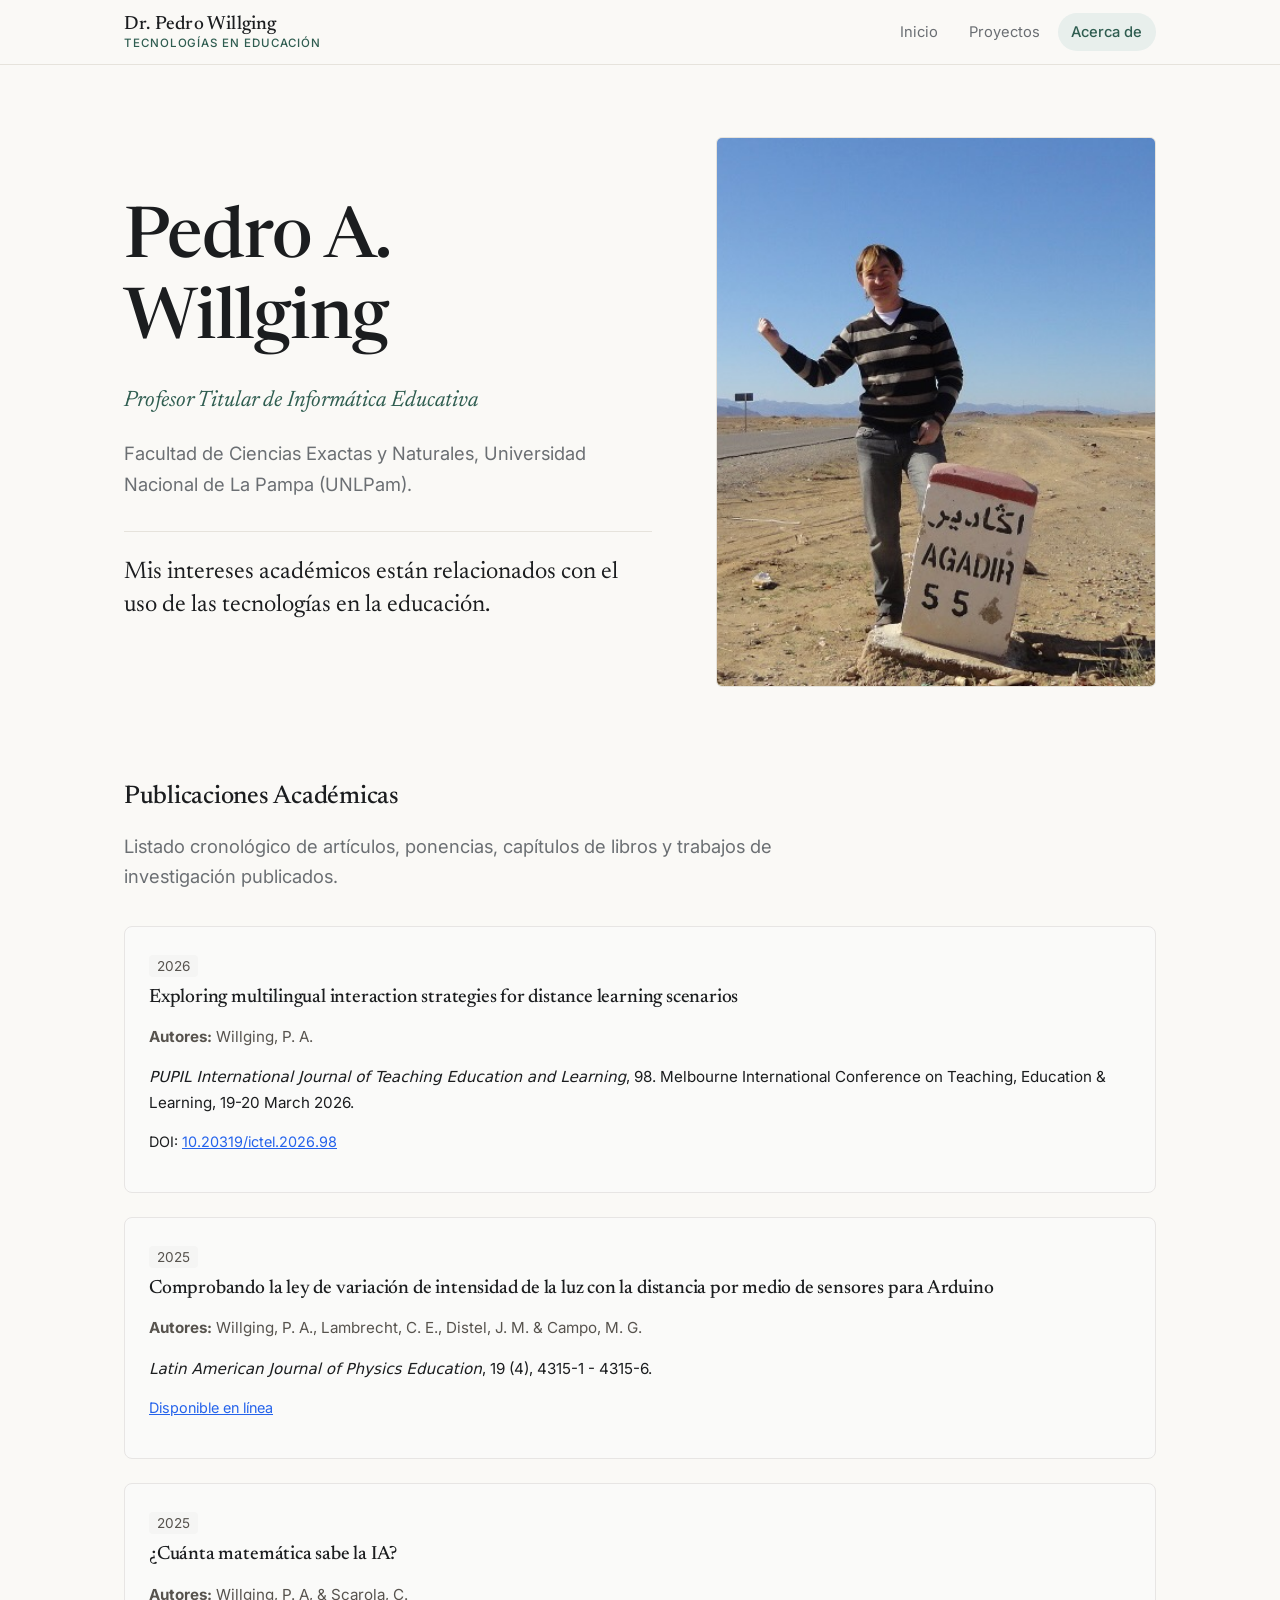
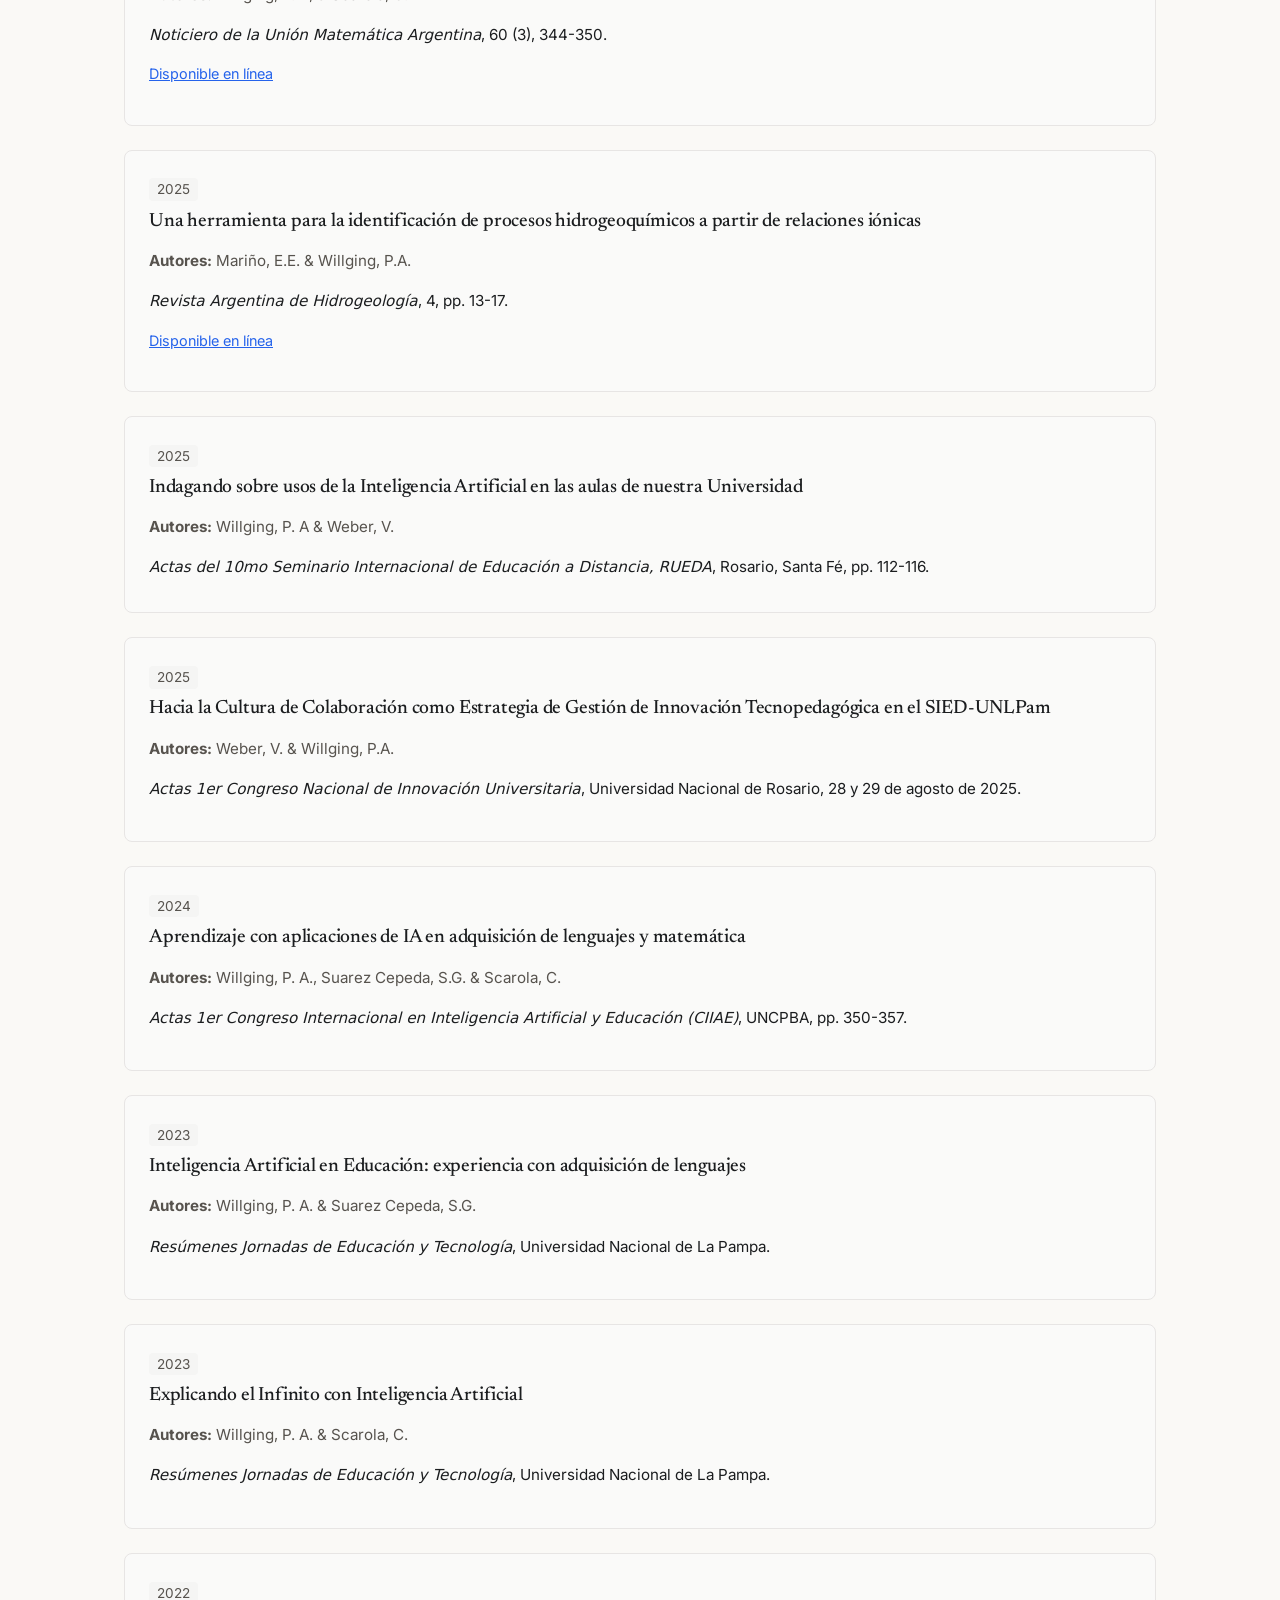
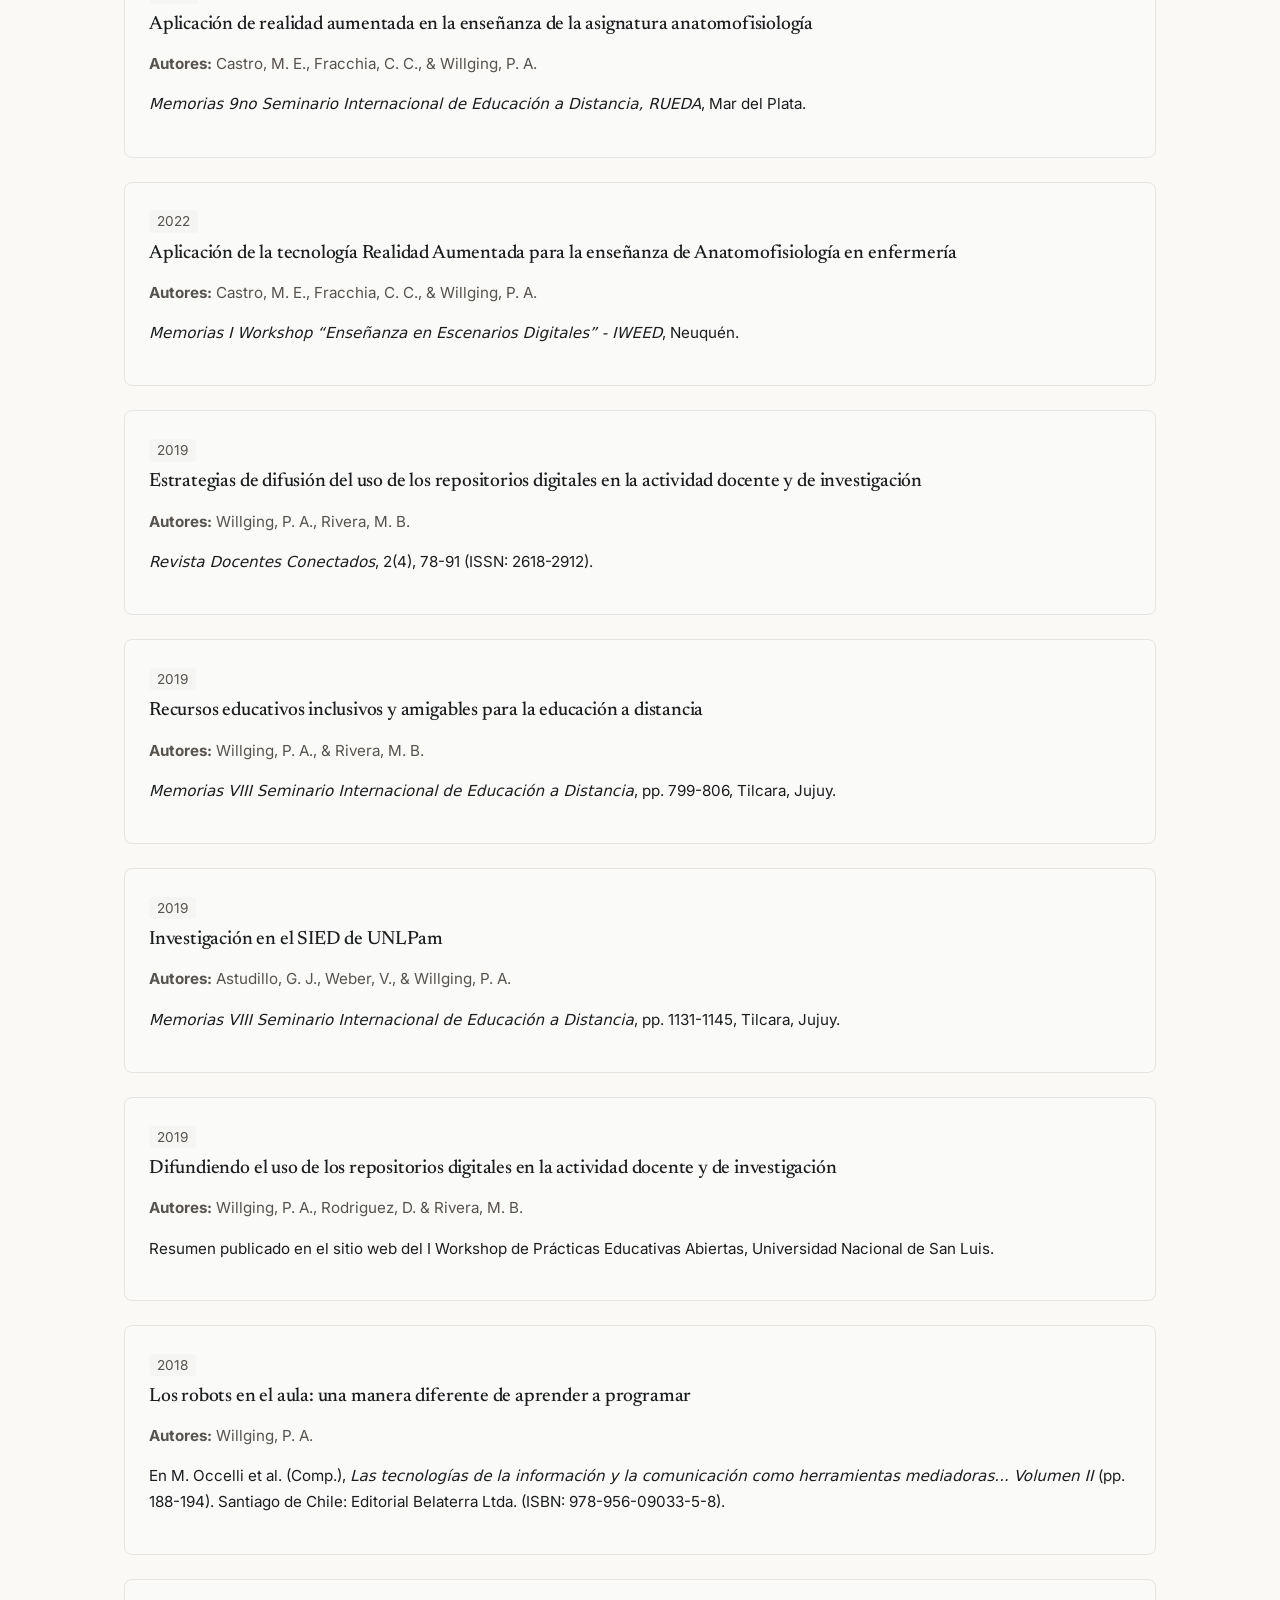
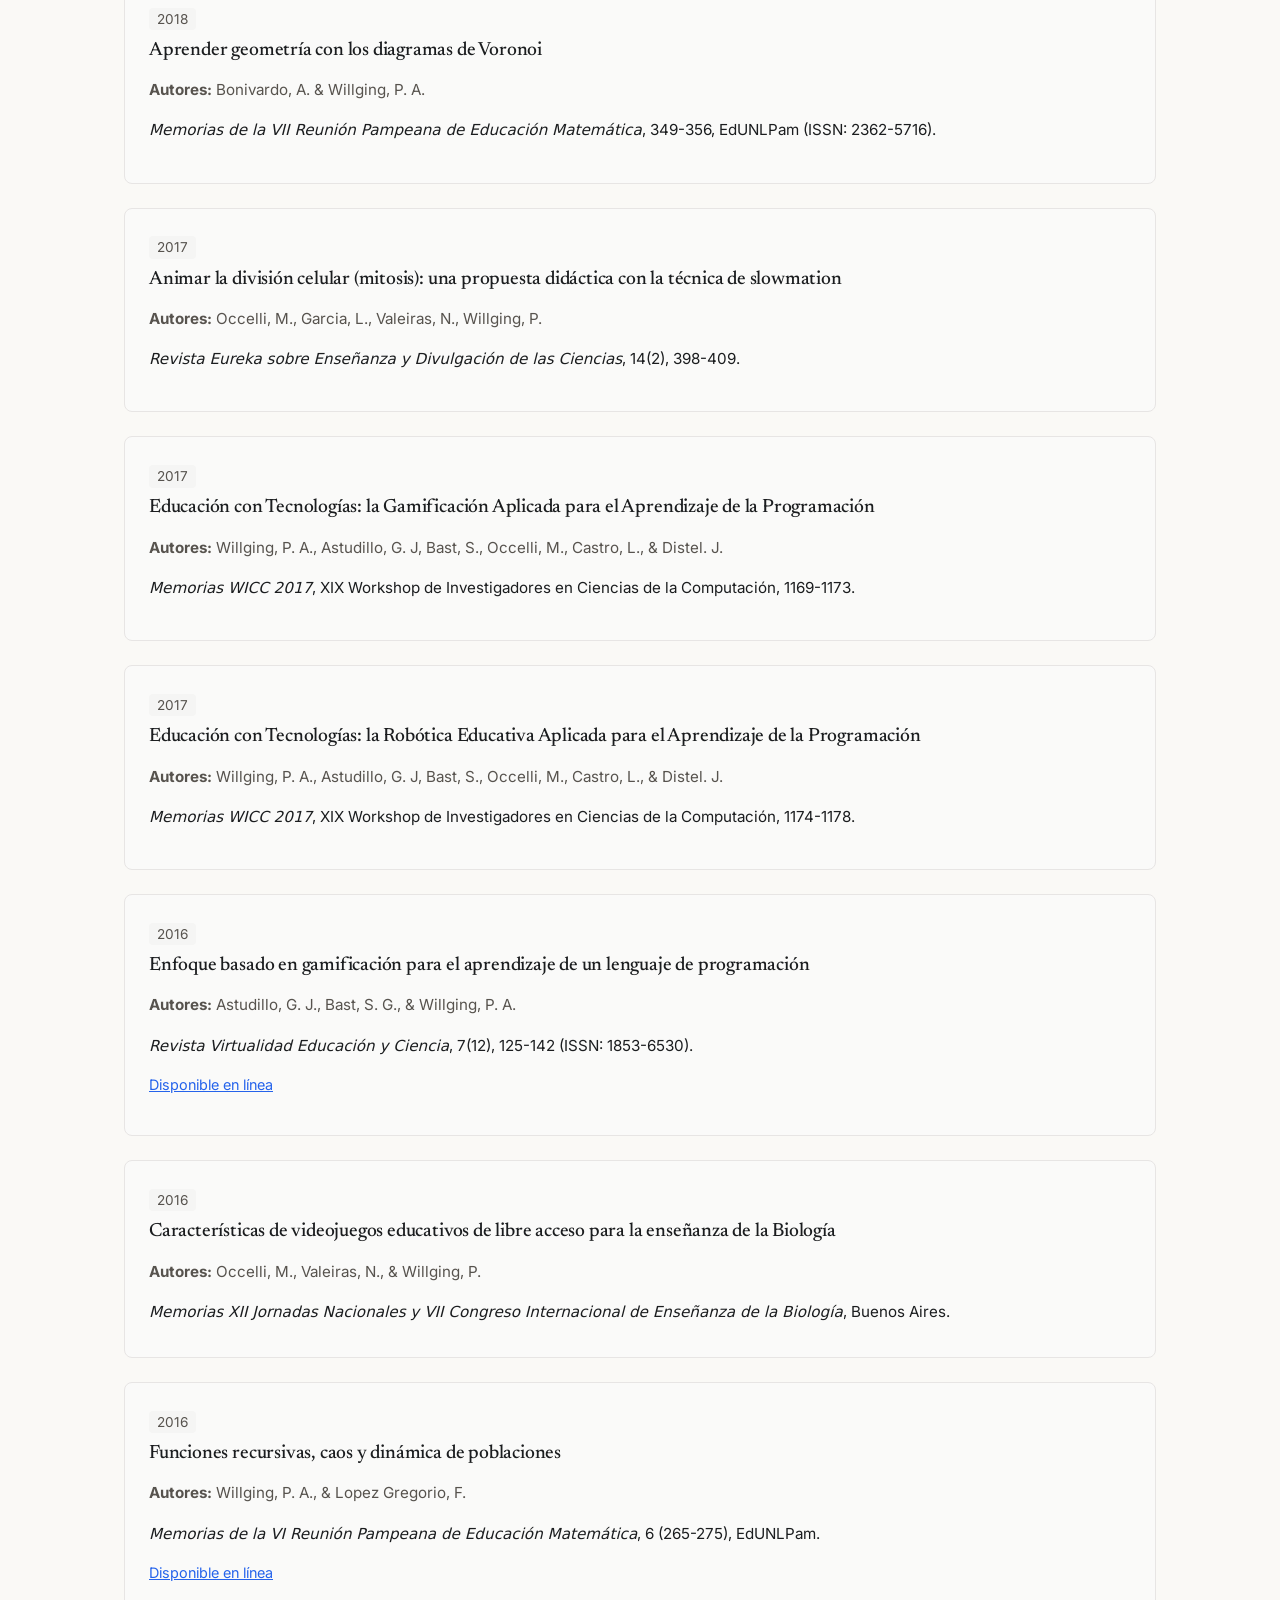
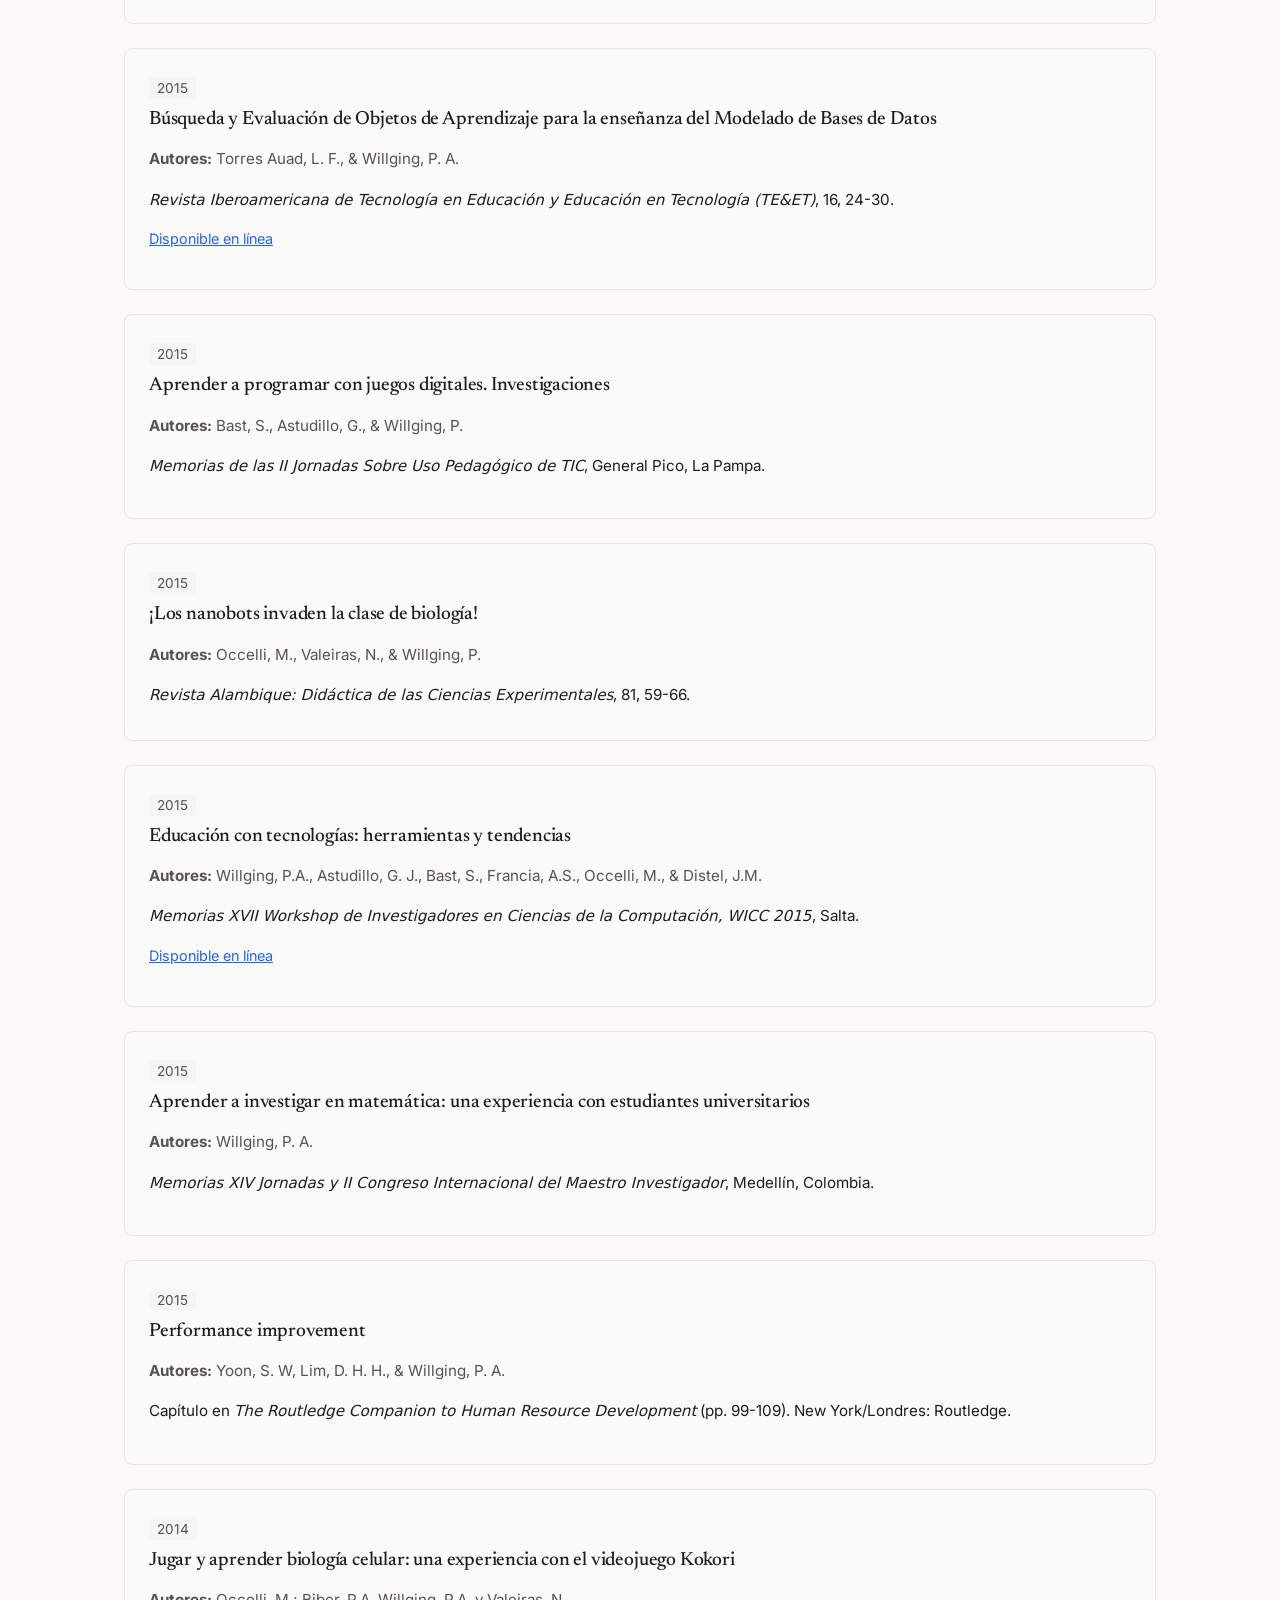
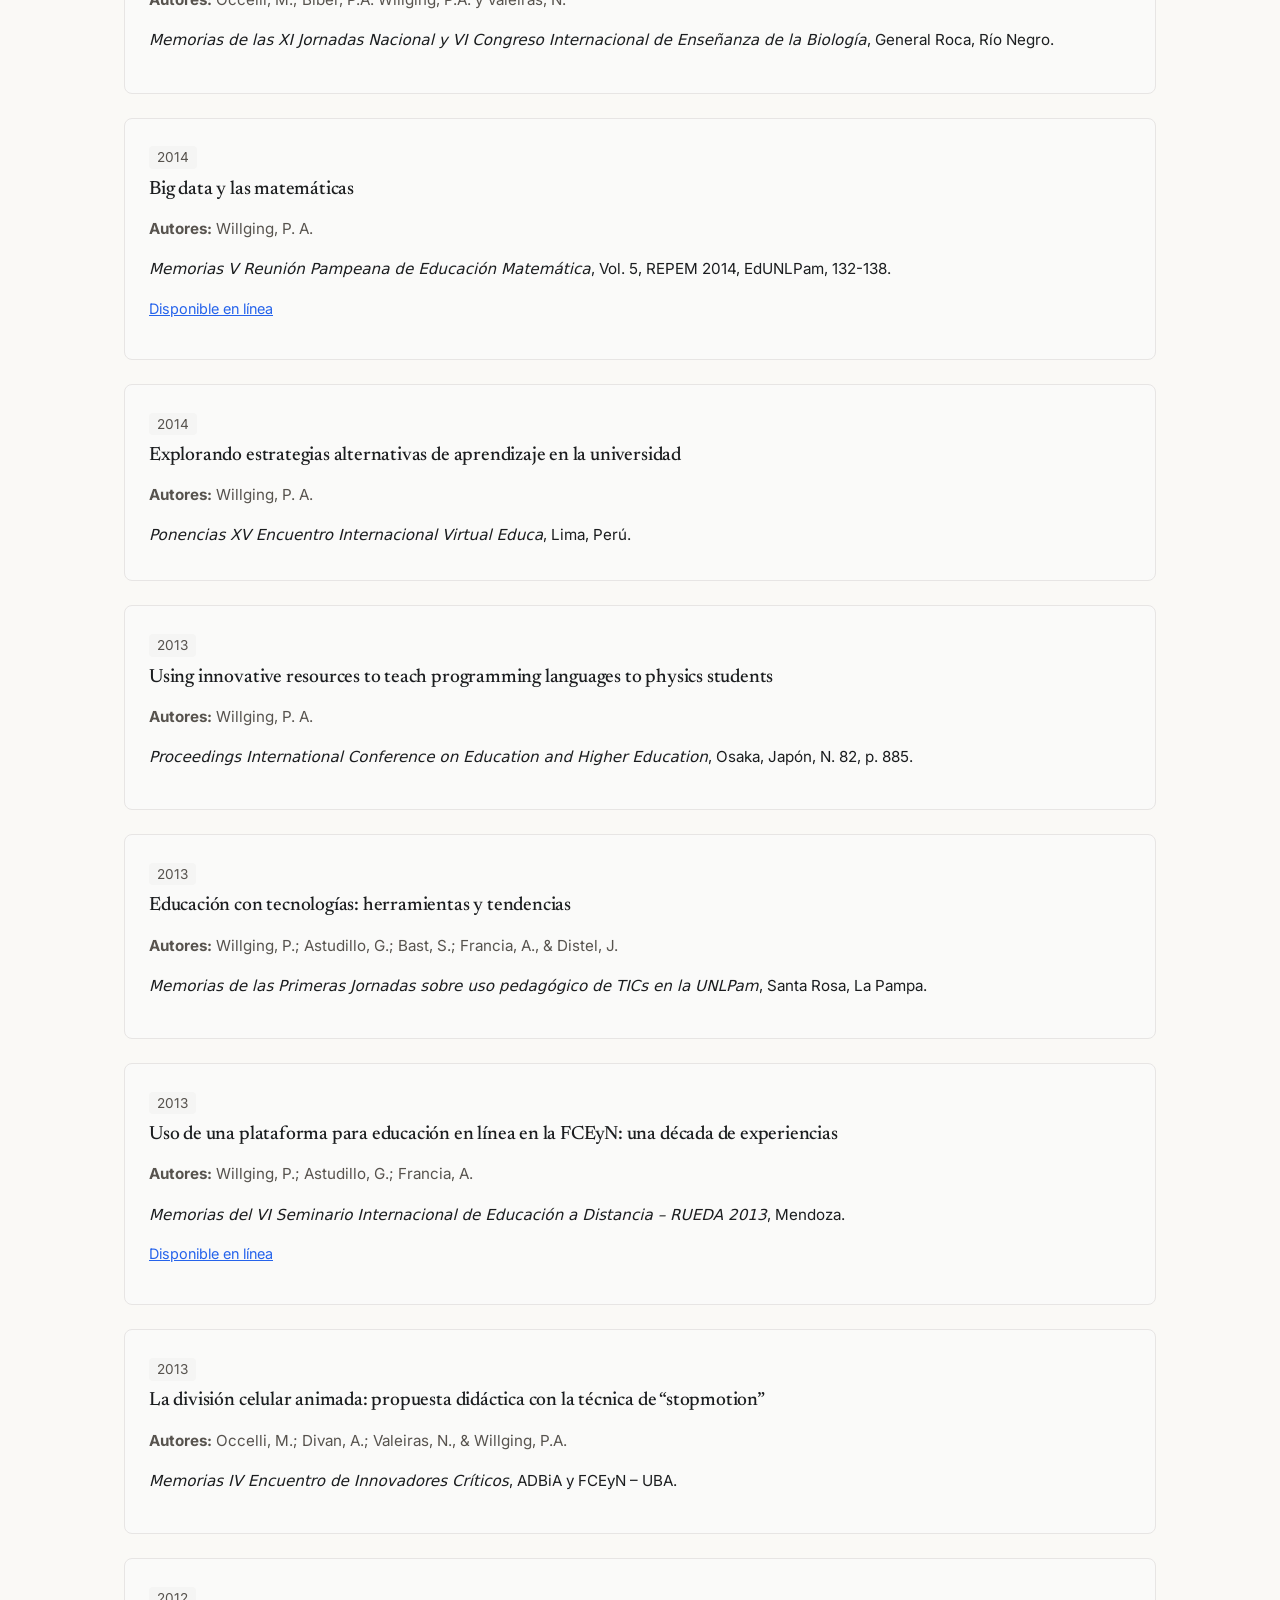
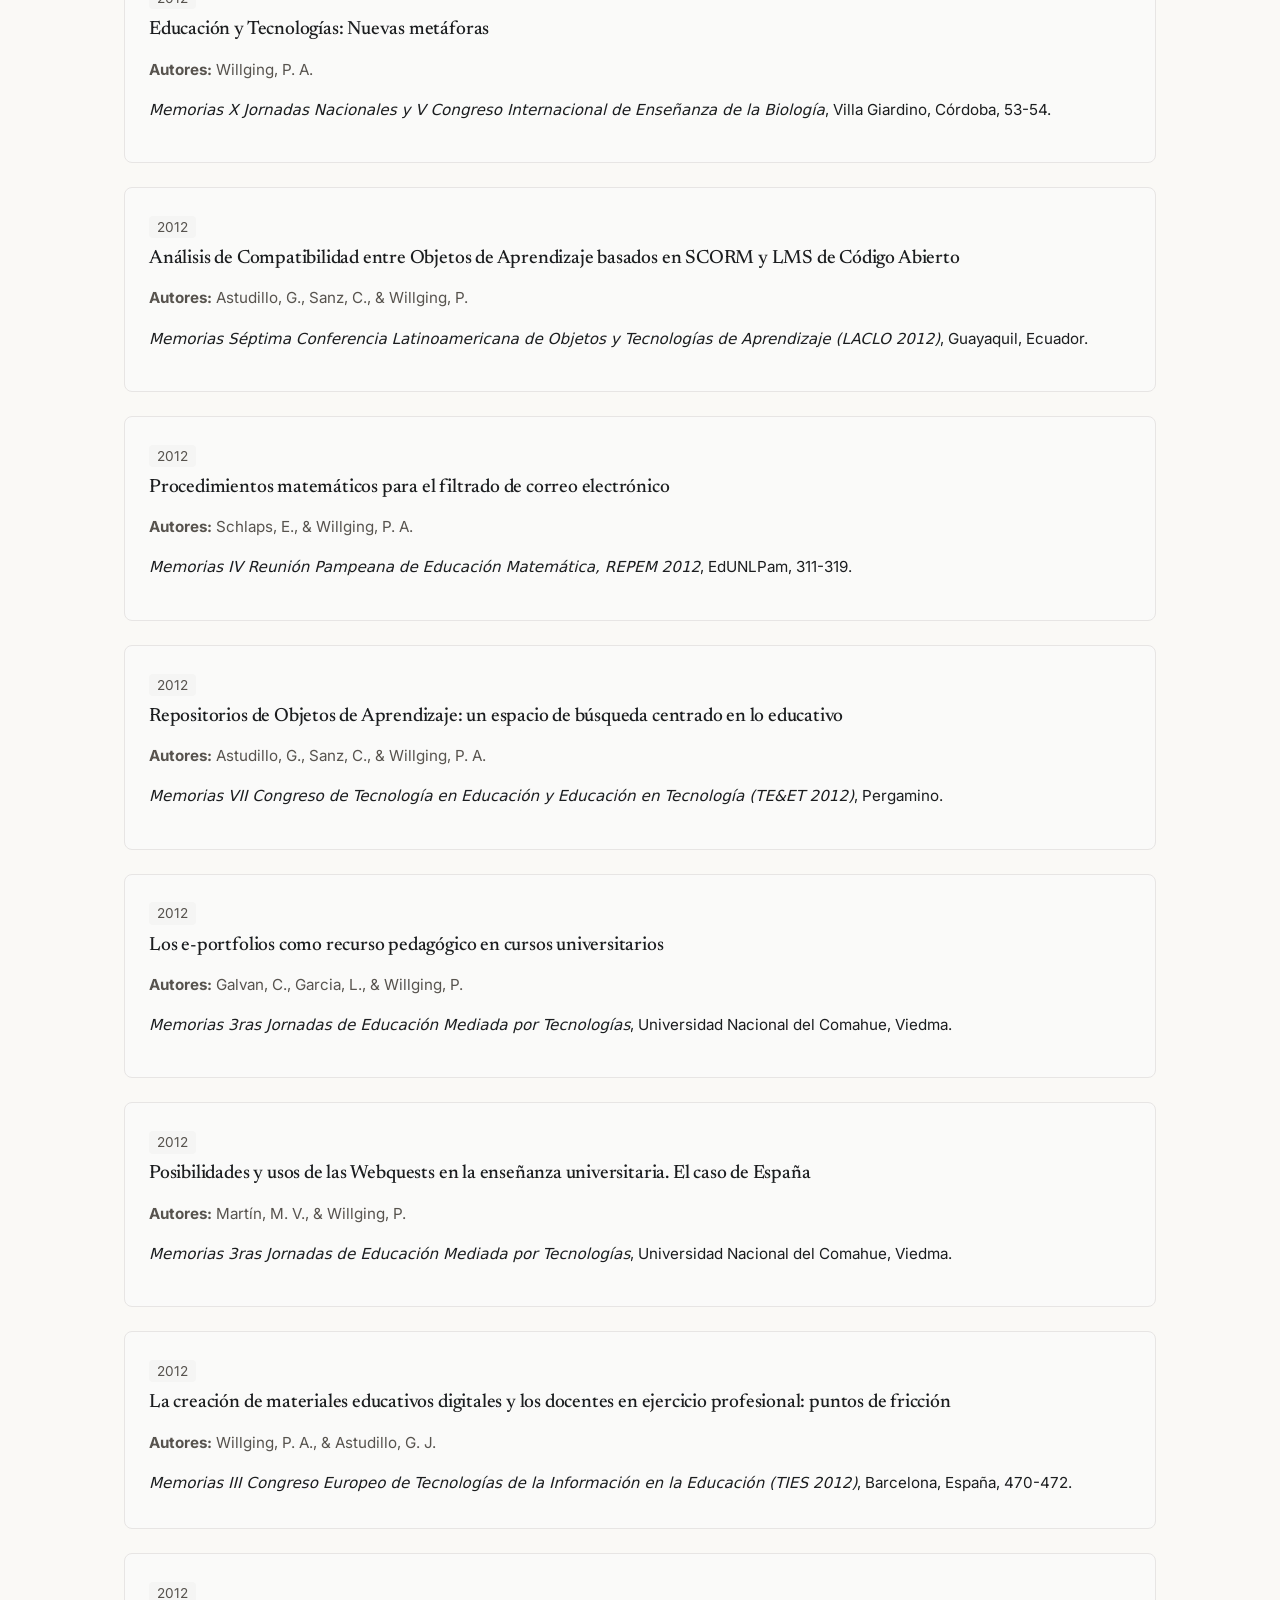
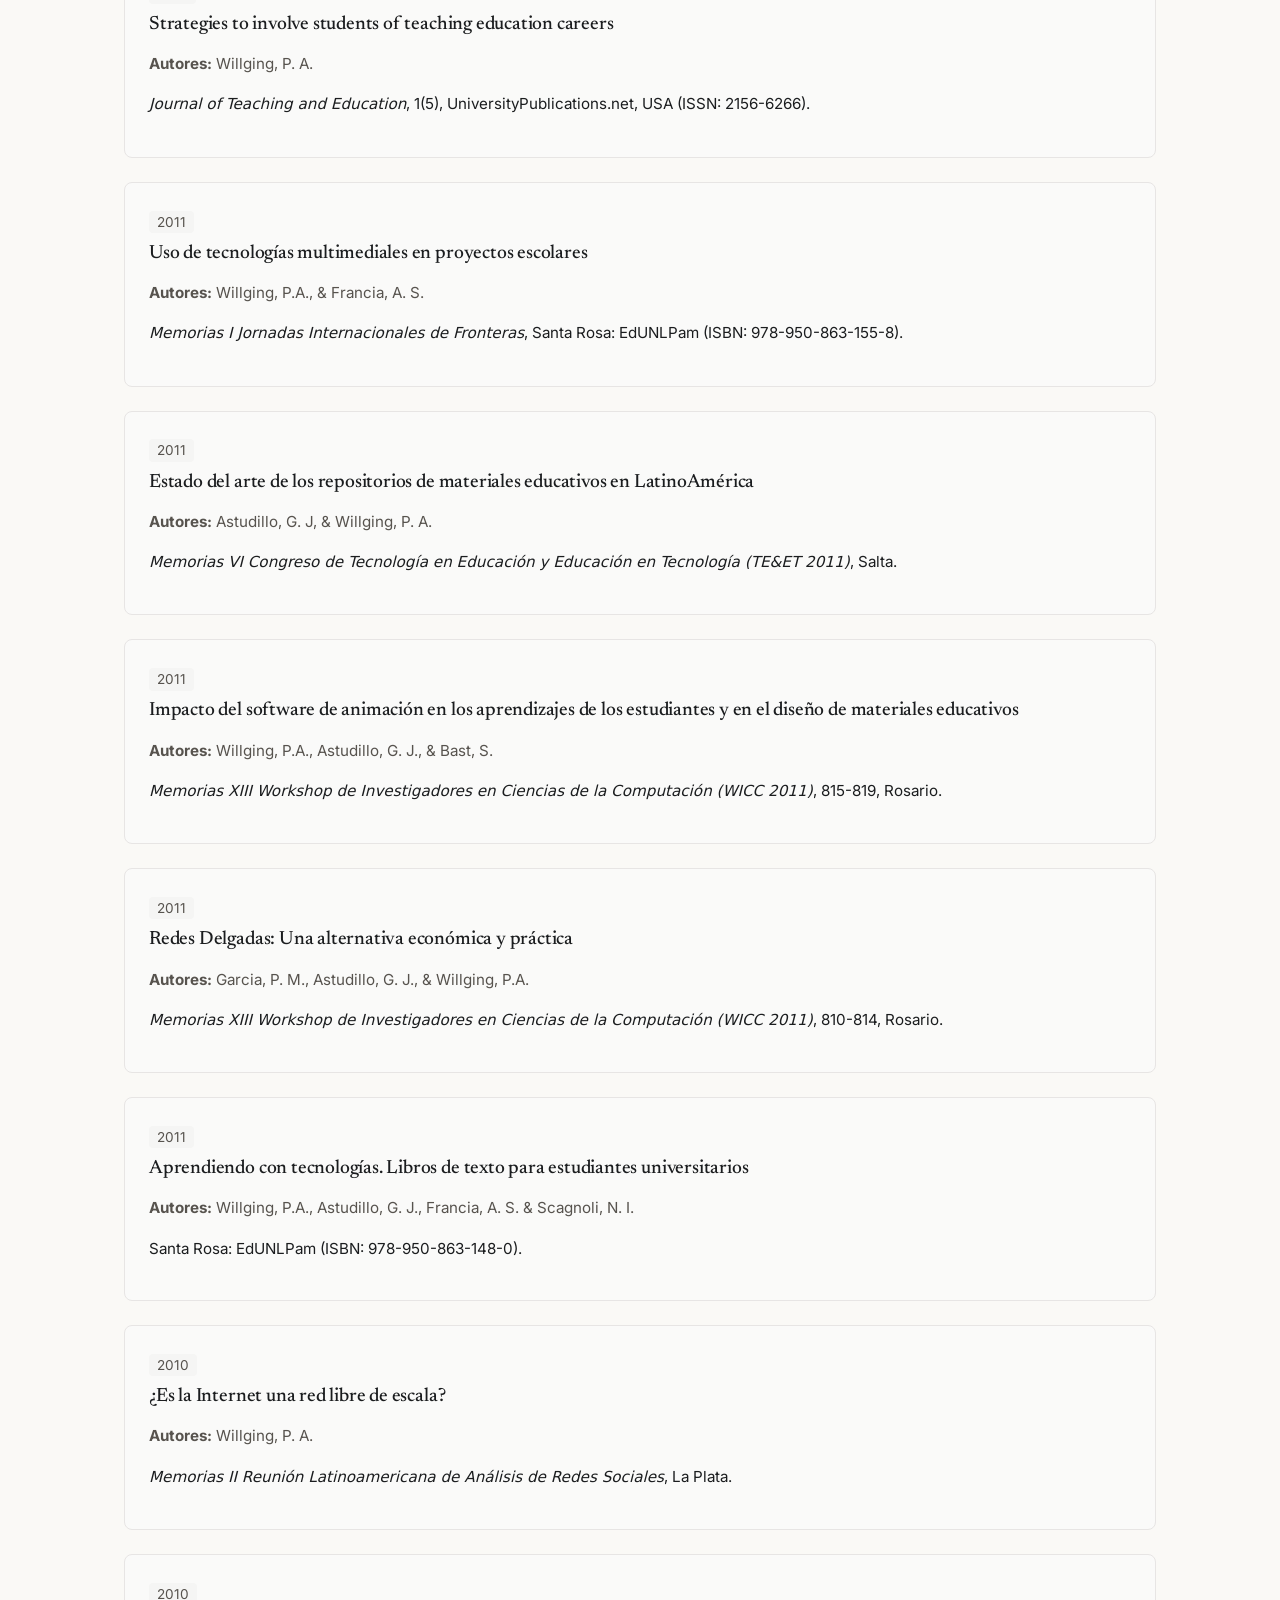
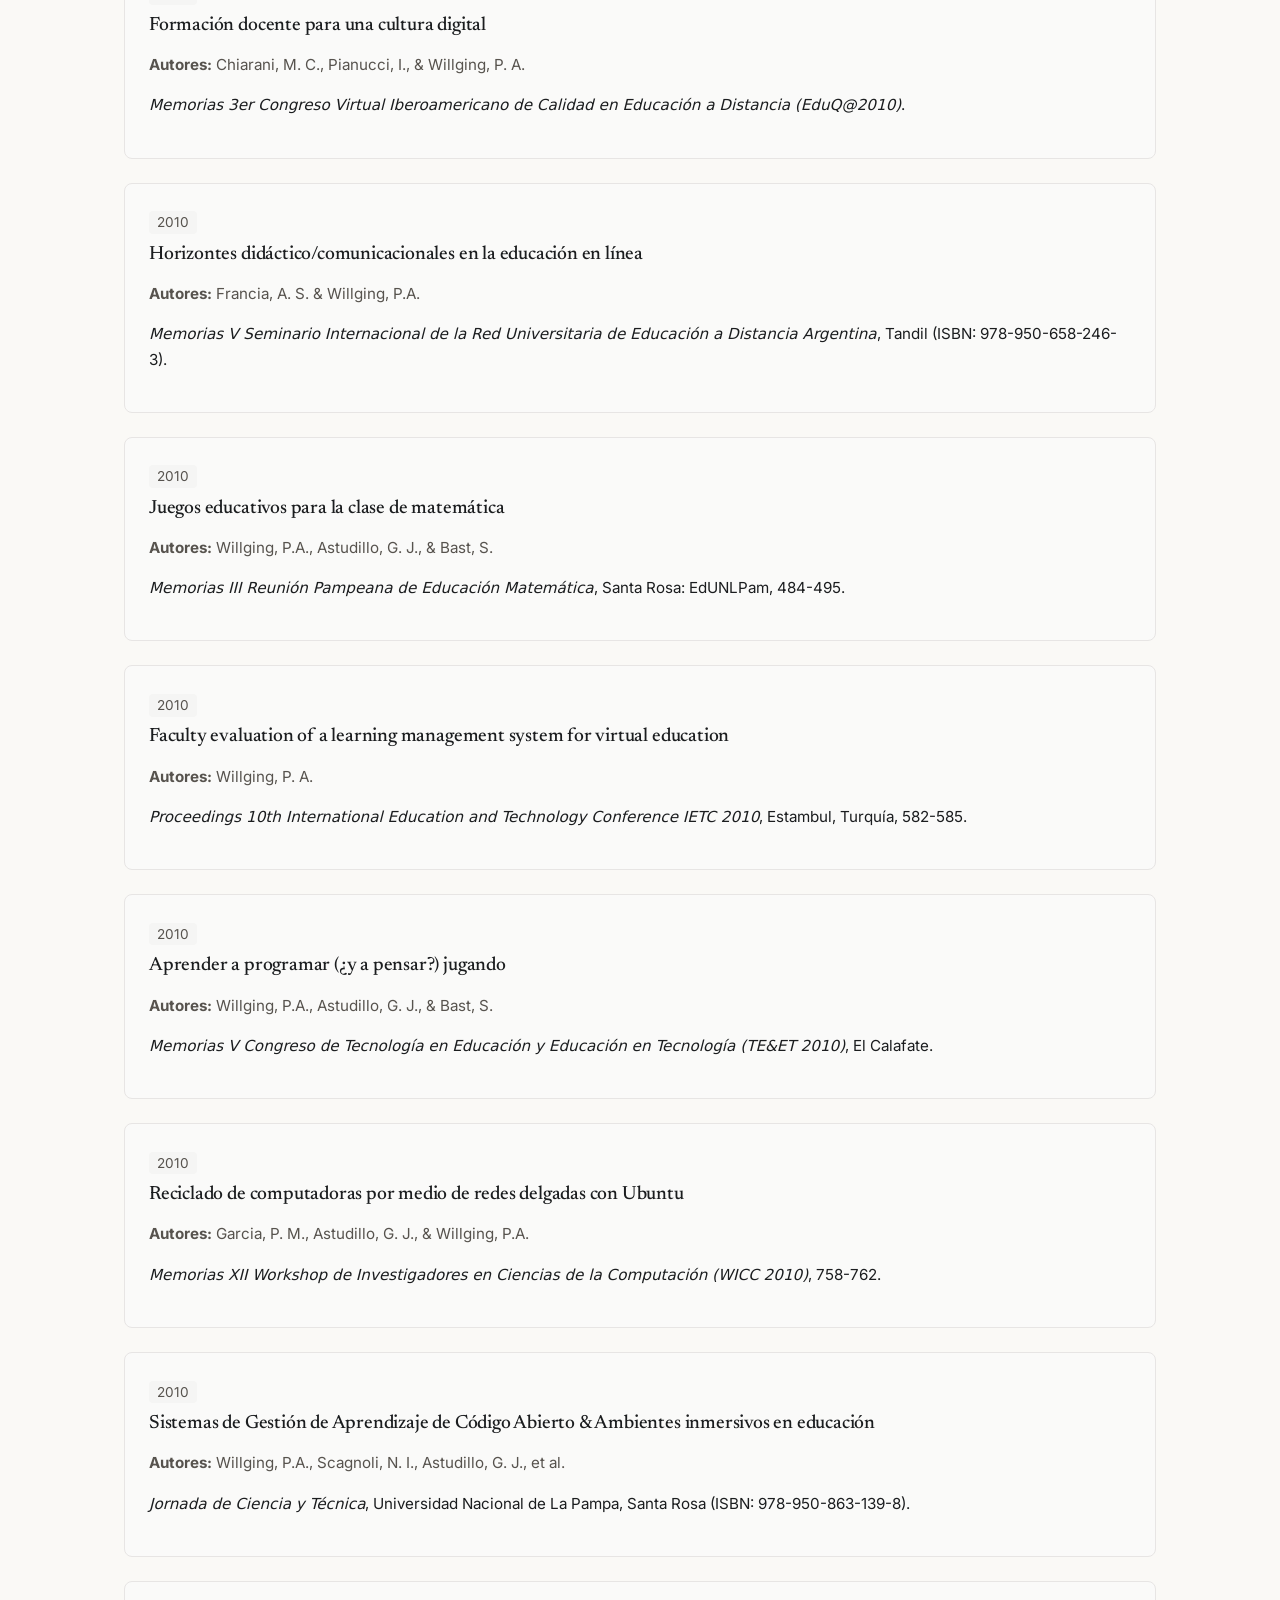
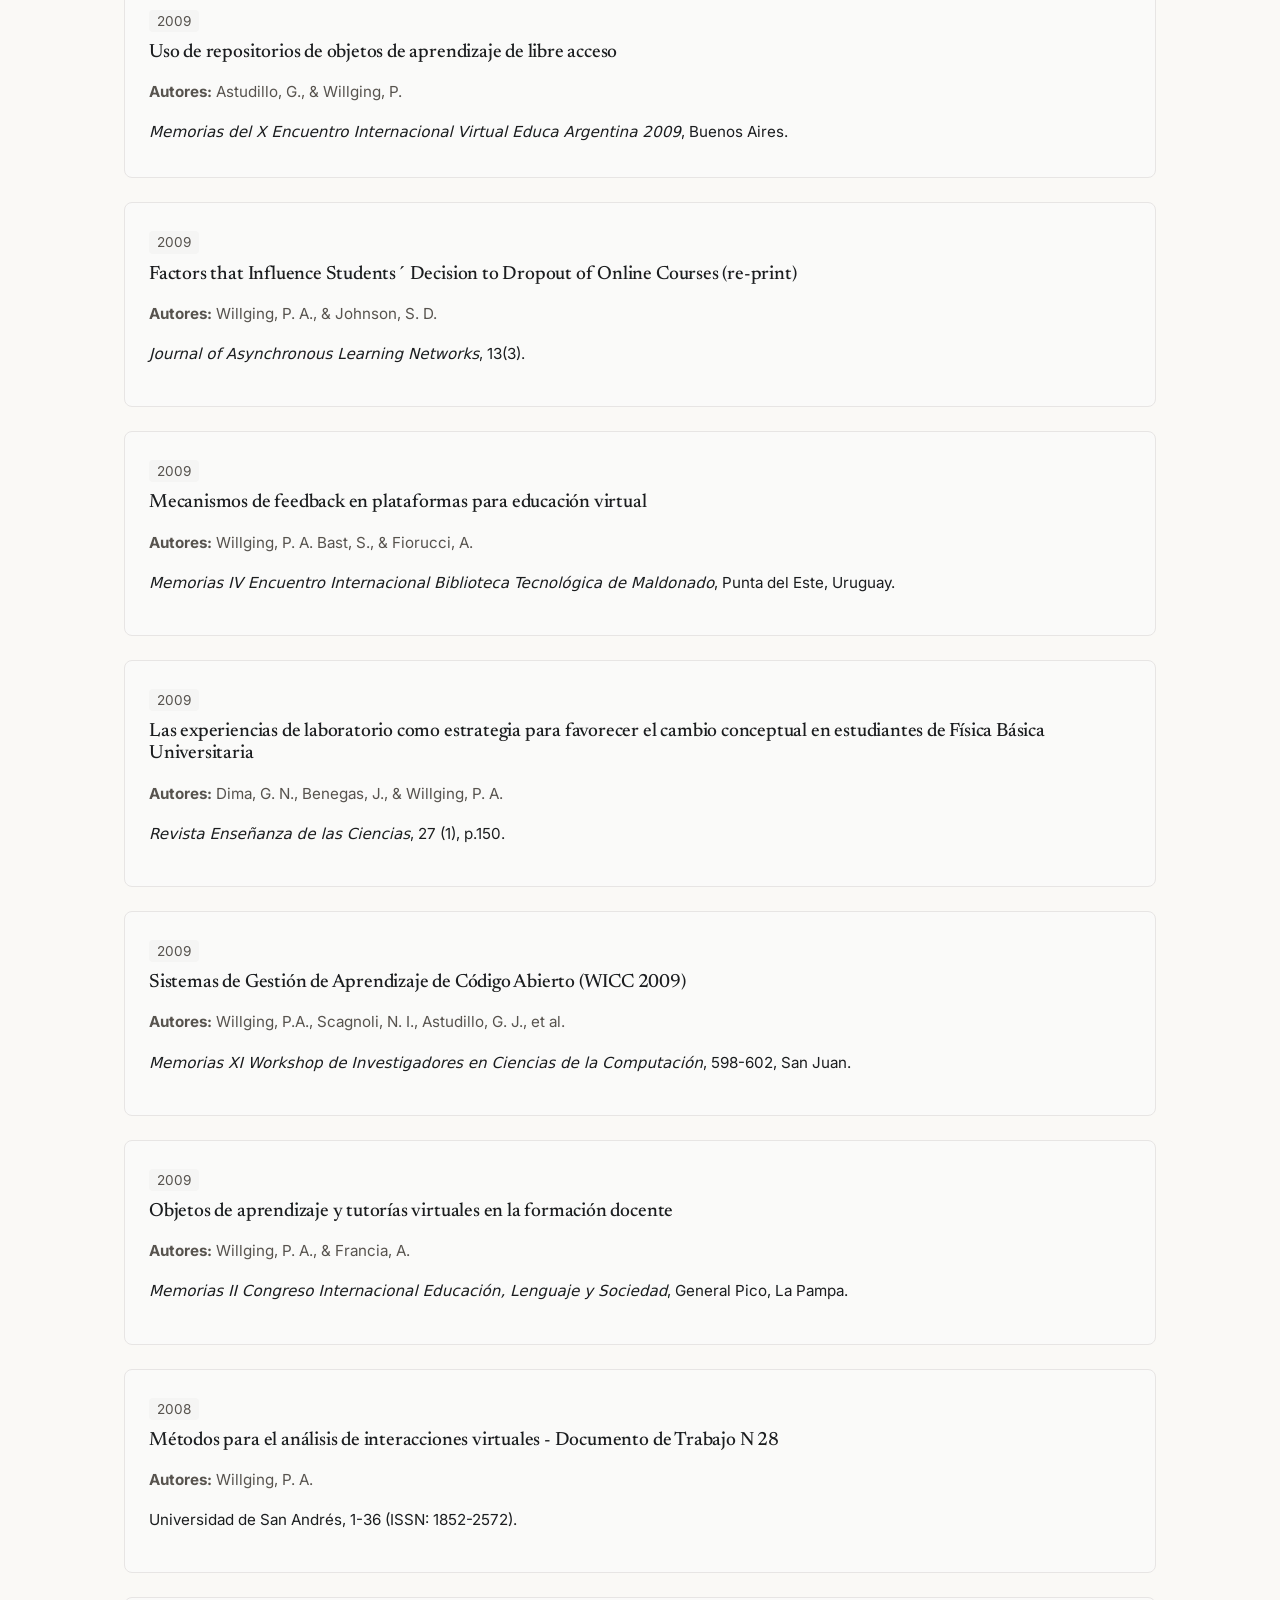
==== commit 800049e6: "Remove 'Disponible en línea' links from articles Removed online availability links from multiple art" ====
--- a/acerca.html
+++ b/acerca.html
@@ -88,7 +88,7 @@
             <h3 style="margin-top: 0.5rem; margin-bottom: 0.3rem; font-size: 1.2rem;">Indagando sobre usos de la Inteligencia Artificial en las aulas de nuestra Universidad</h3>
             <p style="color: #57534e; font-size: 0.95rem; margin-bottom: 0.5rem;"><strong>Autores:</strong> Willging, P. A & Weber, V.</p>
             <p style="font-size: 0.95rem; margin-bottom: 0.5rem;"><em>Actas del 10mo Seminario Internacional de Educación a Distancia, RUEDA</em>, Rosario, Santa Fé, pp. 112-116.</p>
-            <p style="font-size: 0.9rem;"><a href="url?id=31" target="_blank" style="color: #2563eb; text-decoration: underline;">Disponible en línea</a></p>
+            
         </article>
 
         <article style="background: #fafaf9; padding: 1.5rem; border-radius: 8px; border: 1px solid #e7e5e4;">
@@ -216,7 +216,7 @@
             <h3 style="margin-top: 0.5rem; margin-bottom: 0.3rem; font-size: 1.2rem;">Características de videojuegos educativos de libre acceso para la enseñanza de la Biología</h3>
             <p style="color: #57534e; font-size: 0.95rem; margin-bottom: 0.5rem;"><strong>Autores:</strong> Occelli, M., Valeiras, N., & Willging, P.</p>
             <p style="font-size: 0.95rem; margin-bottom: 0.5rem;"><em>Memorias XII Jornadas Nacionales y VII Congreso Internacional de Enseñanza de la Biología</em>, Buenos Aires.</p>
-            <p style="font-size: 0.9rem;"><a href="http://congresosadbia.com/ocs/index.php/BAIRES16/Jneb2016" target="_blank" style="color: #2563eb; text-decoration: underline;">Disponible en línea</a></p>
+           
         </article>
 
         <article style="background: #fafaf9; padding: 1.5rem; border-radius: 8px; border: 1px solid #e7e5e4;">
@@ -248,7 +248,7 @@
             <h3 style="margin-top: 0.5rem; margin-bottom: 0.3rem; font-size: 1.2rem;">¡Los nanobots invaden la clase de biología!</h3>
             <p style="color: #57534e; font-size: 0.95rem; margin-bottom: 0.5rem;"><strong>Autores:</strong> Occelli, M., Valeiras, N., & Willging, P.</p>
             <p style="font-size: 0.95rem; margin-bottom: 0.5rem;"><em>Revista Alambique: Didáctica de las Ciencias Experimentales</em>, 81, 59-66.</p>
-            <p style="font-size: 0.9rem;"><a href="http://alambique.grao.com/revistas/alambique" target="_blank" style="color: #2563eb; text-decoration: underline;">Disponible en línea</a></p>
+            
         </article>
 
         <article style="background: #fafaf9; padding: 1.5rem; border-radius: 8px; border: 1px solid #e7e5e4;">
@@ -294,7 +294,7 @@
             <h3 style="margin-top: 0.5rem; margin-bottom: 0.3rem; font-size: 1.2rem;">Explorando estrategias alternativas de aprendizaje en la universidad</h3>
             <p style="color: #57534e; font-size: 0.95rem; margin-bottom: 0.5rem;"><strong>Autores:</strong> Willging, P. A.</p>
             <p style="font-size: 0.95rem; margin-bottom: 0.5rem;"><em>Ponencias XV Encuentro Internacional Virtual Educa</em>, Lima, Perú.</p>
-            <p style="font-size: 0.9rem;"><a href="http://virtualeduca.info/CDISBN/VirtualEduca.swf" target="_blank" style="color: #2563eb; text-decoration: underline;">Disponible en línea</a></p>
+            
         </article>
 
         <!-- 2013 -->
@@ -375,7 +375,7 @@
             <h3 style="margin-top: 0.5rem; margin-bottom: 0.3rem; font-size: 1.2rem;">La creación de materiales educativos digitales y los docentes en ejercicio profesional: puntos de fricción</h3>
             <p style="color: #57534e; font-size: 0.95rem; margin-bottom: 0.5rem;"><strong>Autores:</strong> Willging, P. A., & Astudillo, G. J.</p>
             <p style="font-size: 0.95rem; margin-bottom: 0.5rem;"><em>Memorias III Congreso Europeo de Tecnologías de la Información en la Educación (TIES 2012)</em>, Barcelona, España, 470-472.</p>
-            <p style="font-size: 0.9rem;"><a href="http://ties2012.eu/es/" target="_blank" style="color: #2563eb; text-decoration: underline;">Disponible en línea</a></p>
+            
         </article>
 
         <article style="background: #fafaf9; padding: 1.5rem; border-radius: 8px; border: 1px solid #e7e5e4;">
@@ -484,7 +484,7 @@
             <h3 style="margin-top: 0.5rem; margin-bottom: 0.3rem; font-size: 1.2rem;">Uso de repositorios de objetos de aprendizaje de libre acceso</h3>
             <p style="color: #57534e; font-size: 0.95rem; margin-bottom: 0.5rem;"><strong>Autores:</strong> Astudillo, G., & Willging, P.</p>
             <p style="font-size: 0.95rem; margin-bottom: 0.5rem;"><em>Memorias del X Encuentro Internacional Virtual Educa Argentina 2009</em>, Buenos Aires.</p>
-            <p style="font-size: 0.9rem;"><a href="http://www.virtualeduca.info/ponencias2009/537/VE09_astudillo_willging_definitivo.doc" target="_blank" style="color: #2563eb; text-decoration: underline;">Disponible en línea</a></p>
+            
         </article>
 
         <article style="background: #fafaf9; padding: 1.5rem; border-radius: 8px; border: 1px solid #e7e5e4;">
@@ -598,7 +598,7 @@
             <h3 style="margin-top: 0.5rem; margin-bottom: 0.3rem; font-size: 1.2rem;">Feedback in online programs</h3>
             <p style="color: #57534e; font-size: 0.95rem; margin-bottom: 0.5rem;"><strong>Autores:</strong> Willging, P. A., & Scagnoli, N. I.</p>
             <p style="font-size: 0.95rem; margin-bottom: 0.5rem;"><em>IDEALS, online repository</em>.</p>
-            <p style="font-size: 0.9rem;"><a href="http://www.ideals.uiuc.edu/handle/2142/5212" target="_blank" style="color: #2563eb; text-decoration: underline;">Disponible en línea</a></p>
+            
         </article>
 
         <article style="background: #fafaf9; padding: 1.5rem; border-radius: 8px; border: 1px solid #e7e5e4;">
